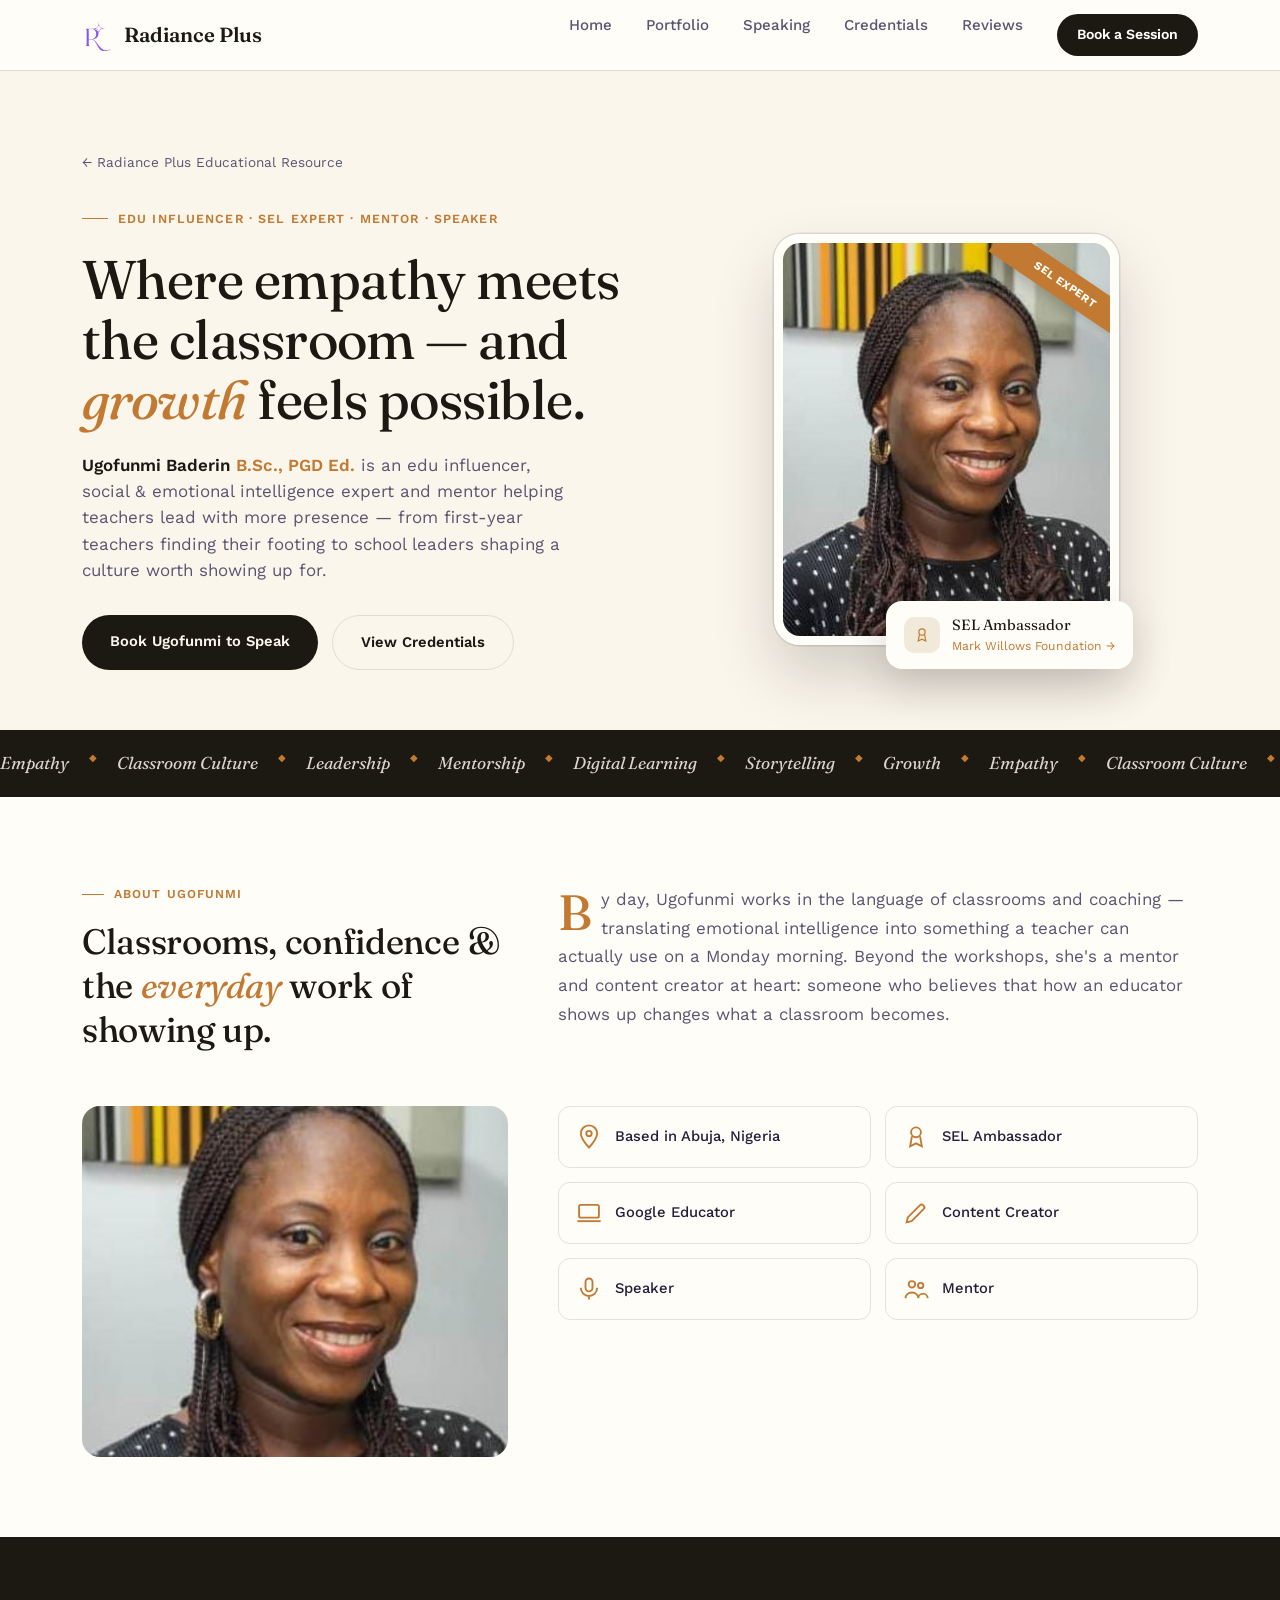
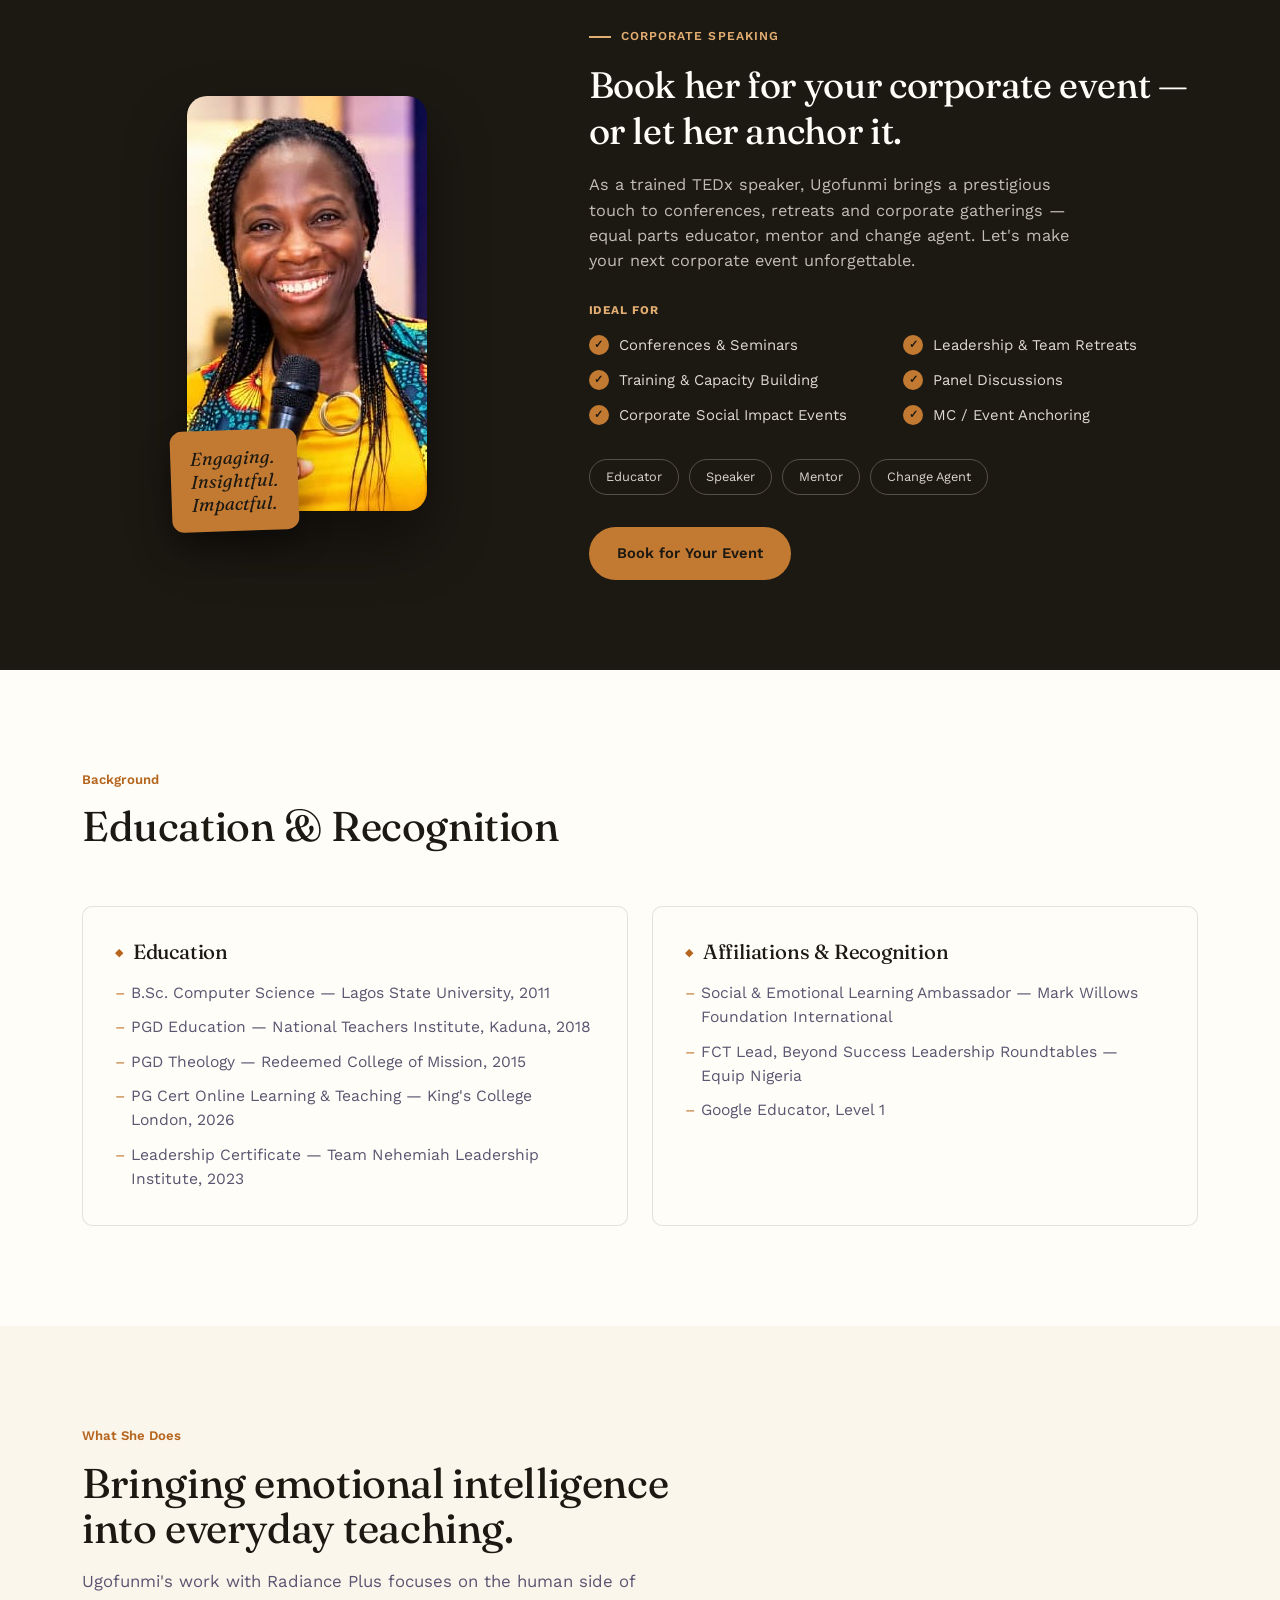
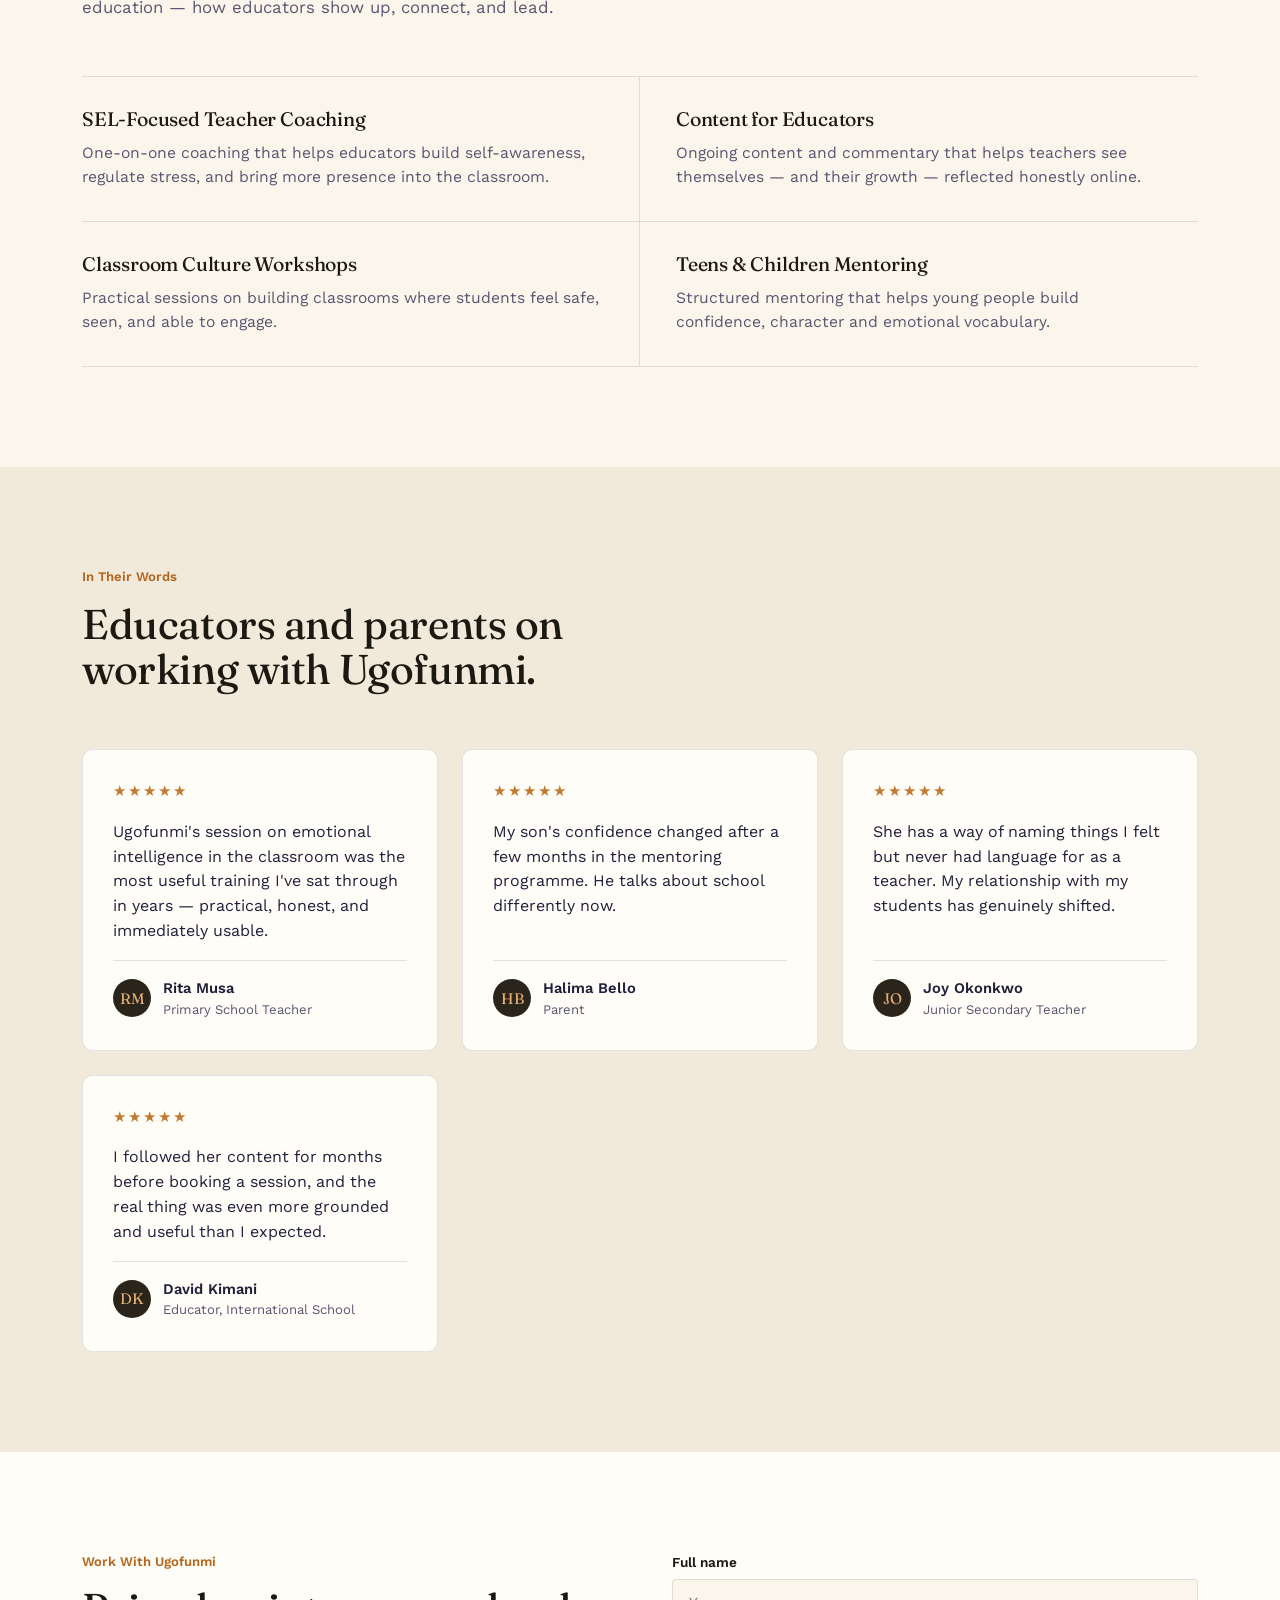
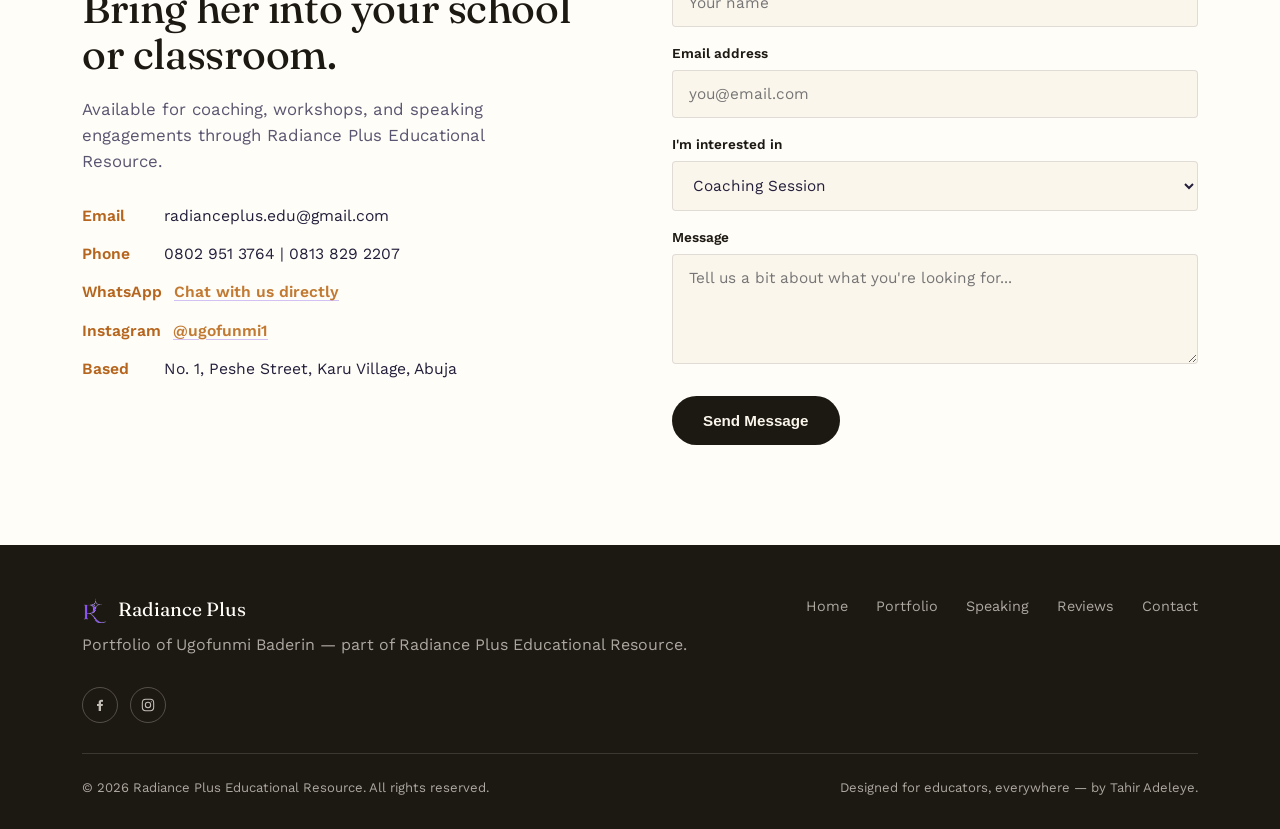
==== UgofunmiBaderin.html @ 0929fad6 "file renamed plus seo setup" ====
<!DOCTYPE html>
<html lang="en">
<head>
<meta charset="UTF-8">
<meta name="viewport" content="width=device-width, initial-scale=1.0">
<title>Ugofunmi Baderin — Edu Influencer &amp; SEL Speaker | Radiance Plus</title>
<meta name="description" content="Ugofunmi Baderin (Funmilayo Ugo Baderin) — edu influencer, social &amp; emotional intelligence expert, TEDx speaker and corporate event speaker. Book her for training, mentoring or your next corporate event.">
<meta name="keywords" content="Ugofunmi Baderin, Funmilayo Ugo Baderin, SEL expert Nigeria, TEDx speaker Nigeria, corporate event speaker Abuja, edu influencer, teacher mentor Abuja">
<meta name="robots" content="index, follow">
<link rel="canonical" href="https://radianceplusedu.com/UgofunmiBaderin.html">

<!-- Open Graph / Facebook -->
<meta property="og:type" content="profile">
<meta property="og:url" content="https://radianceplusedu.com/UgofunmiBaderin.html">
<meta property="og:site_name" content="Radiance Plus Educational Resource">
<meta property="og:title" content="Ugofunmi Baderin — Edu Influencer &amp; SEL Speaker">
<meta property="og:description" content="Edu influencer, social &amp; emotional intelligence expert and TEDx speaker. Book Ugofunmi for coaching, workshops or your next corporate event.">
<meta property="og:image" content="https://radianceplusedu.com/ugofunm-baderin.jpg">
<meta property="og:locale" content="en_NG">

<!-- Twitter -->
<meta name="twitter:card" content="summary_large_image">
<meta name="twitter:title" content="Ugofunmi Baderin — Edu Influencer &amp; SEL Speaker">
<meta name="twitter:description" content="Edu influencer, social &amp; emotional intelligence expert and TEDx speaker based in Abuja.">
<meta name="twitter:image" content="https://radianceplusedu.com/ugofunm-baderin.jpg">

<link rel="icon" type="image/png" href="radianceplus-logo-mark.png">
<link rel="apple-touch-icon" href="radianceplus-logo-mark.png">
<meta name="theme-color" content="#C27A32">
<link rel="preconnect" href="https://fonts.googleapis.com">
<link rel="preconnect" href="https://fonts.gstatic.com" crossorigin>
<link href="https://fonts.googleapis.com/css2?family=Fraunces:ital,opsz,wght@0,9..144,300;0,9..144,450;0,9..144,600;1,9..144,450&family=Work+Sans:wght@300;400;500;600;700&display=swap" rel="stylesheet">
<link rel="stylesheet" href="styles.css">
<script type="application/ld+json">
{
  "@context": "https://schema.org",
  "@type": "Person",
  "name": "Ugofunmi Baderin",
  "alternateName": "Funmilayo Ugo Baderin",
  "jobTitle": "Edu Influencer & Social and Emotional Intelligence Expert",
  "image": "https://radianceplusedu.com/ugofunm-baderin.jpg",
  "url": "https://radianceplusedu.com/UgofunmiBaderin.html",
  "worksFor": {
    "@type": "Organization",
    "name": "Radiance Plus Educational Resource",
    "url": "https://radianceplusedu.com/"
  },
  "alumniOf": [
    { "@type": "CollegeOrUniversity", "name": "Lagos State University" },
    { "@type": "CollegeOrUniversity", "name": "National Teachers Institute, Kaduna" },
    { "@type": "CollegeOrUniversity", "name": "King's College London" }
  ],
  "sameAs": [
    "https://instagram.com/ugofunmi1",
    "https://www.facebook.com/share/1AVzqr1YQU/"
  ]
}
</script>
<style>
  /* This page overrides the shared palette with its own warm editorial
     theme (cream / near-black / amber) inspired by goldwealthspeaks.com,
     while reusing the shared layout mechanics (nav, footer, reviews, form). */
  :root{
    --violet:#C27A32;
    --violet-soft:#E3AE72;
    --coral:#B5651D;
    --ink:#1C1812;
    --plum:#2B241B;
  }

  /* Nav stays light at all times on this page (no transparent-over-dark state) */
  header, header.scrolled{
    background:var(--paper);
    box-shadow:0 1px 0 var(--line);
    padding:14px 0;
  }
  header .logo, header.scrolled .logo{ color:var(--ink); }
  nav.links a{ color:var(--text-soft); }
  header .burger span, header.scrolled .burger span{ background:var(--ink); }
  .nav-cta, header.scrolled .nav-cta{ background:var(--ink) !important; color:var(--paper) !important; }

  .back-link{
    display:inline-flex;
    align-items:center;
    gap:8px;
    font-size:0.85rem;
    color:var(--text-soft);
    margin-bottom:8px;
  }
  .back-link:hover{ color:var(--violet); }

  /* ---------- HERO ---------- */
  .p-hero{
    background:var(--cream);
    padding:150px 0 60px;
  }
  .p-hero-grid{
    display:grid;
    grid-template-columns:1.05fr 0.95fr;
    gap:56px;
    align-items:center;
    margin-top:28px;
  }
  .p-eyebrow{
    display:flex;
    align-items:center;
    gap:10px;
    font-size:0.78rem;
    letter-spacing:0.09em;
    font-weight:600;
    color:var(--violet);
    margin-bottom:22px;
  }
  .p-eyebrow .dash{ width:26px; height:1.5px; background:var(--violet); flex-shrink:0; }
  .p-headline{
    font-size:clamp(2.2rem, 4.4vw, 3.4rem);
    color:var(--ink);
    line-height:1.1;
    margin-bottom:22px;
  }
  .p-headline em{ font-style:italic; color:var(--violet); font-weight:450; }
  .p-intro{
    font-size:1.06rem;
    color:var(--text-soft);
    max-width:500px;
    margin-bottom:32px;
  }
  .p-intro .p-name{ color:var(--ink); font-weight:600; }
  .p-intro .p-creds{ color:var(--violet); font-weight:600; }
  .p-ctas{ display:flex; gap:14px; flex-wrap:wrap; }
  .btn-pill-dark{
    background:var(--ink);
    color:var(--cream);
    padding:15px 28px;
    border-radius:999px;
    font-weight:600;
    font-size:0.92rem;
    display:inline-block;
    transition:transform 0.25s ease;
  }
  .btn-pill-dark:hover{ transform:translateY(-2px); }
  .btn-pill-outline{
    border:1px solid var(--line);
    color:var(--ink);
    padding:15px 28px;
    border-radius:999px;
    font-weight:600;
    font-size:0.92rem;
    display:inline-block;
    transition:border-color 0.25s ease, color 0.25s ease;
  }
  .btn-pill-outline:hover{ border-color:var(--violet); color:var(--violet); }

  .p-hero-photo{ position:relative; max-width:380px; margin:0 auto; }
  .p-photo-frame{
    position:relative;
    border-radius:26px;
    overflow:hidden;
    border:9px solid var(--paper);
    box-shadow:0 0 0 1.5px var(--line), 0 30px 60px rgba(28,24,18,0.18);
  }
  .p-photo-frame::before{
    content:"";
    position:absolute;
    inset:-14px;
    border:1.5px solid var(--violet-soft);
    border-radius:32px;
    z-index:-1;
  }
  .p-photo-frame img{
    width:100%; display:block;
    aspect-ratio:3/3.6;
    object-fit:cover;
    object-position:center top;
  }
  .p-ribbon{
    position:absolute;
    top:26px; right:-38px;
    background:var(--violet);
    color:var(--paper);
    font-size:0.7rem;
    font-weight:700;
    letter-spacing:0.05em;
    padding:7px 46px;
    transform:rotate(34deg);
    box-shadow:0 6px 14px rgba(0,0,0,0.18);
  }
  .p-float-card{
    position:absolute;
    bottom:-24px; right:-14px;
    background:var(--paper);
    border-radius:16px;
    padding:13px 18px;
    display:flex;
    align-items:center;
    gap:12px;
    box-shadow:0 18px 40px rgba(28,24,18,0.16);
    min-width:210px;
  }
  .p-float-icon{
    width:36px; height:36px;
    border-radius:10px;
    background:var(--cream-dim);
    display:flex;
    align-items:center;
    justify-content:center;
    color:var(--violet);
    flex-shrink:0;
  }
  .p-float-icon svg{ width:18px; height:18px; }
  .p-float-title{ font-family:'Fraunces', serif; font-size:0.92rem; color:var(--ink); }
  .p-float-sub{ font-size:0.76rem; color:var(--violet); }

  @media (max-width: 900px){
    .p-hero-grid{ grid-template-columns:1fr; text-align:center; }
    .p-eyebrow{ justify-content:center; }
    .p-intro{ margin-left:auto; margin-right:auto; }
    .p-ctas{ justify-content:center; }
    .p-hero-photo{ margin-top:44px; margin-bottom:34px; }
  }

  /* ---------- MARQUEE ---------- */
  .p-marquee{
    background:var(--ink);
    overflow:hidden;
    padding:20px 0;
  }
  .p-marquee-track{
    display:flex;
    gap:20px;
    white-space:nowrap;
    width:max-content;
    animation:pMarquee 28s linear infinite;
  }
  .p-marquee-track span{
    font-family:'Fraunces', serif;
    font-style:italic;
    color:rgba(251,246,236,0.85);
    font-size:1.08rem;
  }
  .p-marquee-track span.dot{
    color:var(--violet);
    font-style:normal;
    font-size:0.65rem;
  }
  @keyframes pMarquee{
    from{ transform:translateX(0); }
    to{ transform:translateX(-50%); }
  }
  @media (prefers-reduced-motion: reduce){ .p-marquee-track{ animation:none; } }

  /* ---------- ABOUT ---------- */
  .p-about{ background:var(--paper); padding:88px 0 10px; }
  .p-about-grid{
    display:grid;
    grid-template-columns:0.8fr 1.2fr;
    gap:50px;
    margin-bottom:54px;
  }
  .p-eyebrow-sm{
    display:flex;
    align-items:center;
    gap:10px;
    font-size:0.76rem;
    letter-spacing:0.09em;
    font-weight:600;
    color:var(--violet);
    margin-bottom:16px;
  }
  .p-eyebrow-sm .dash{ width:22px; height:1.5px; background:var(--violet); }
  .p-about-heading{
    font-size:clamp(1.6rem, 2.8vw, 2.2rem);
    color:var(--ink);
    line-height:1.25;
  }
  .p-about-heading em{ font-style:italic; color:var(--violet); }
  .p-about-copy p{
    font-size:1.06rem;
    color:var(--text-soft);
    line-height:1.7;
  }
  .drop-cap{
    font-family:'Fraunces', serif;
    font-size:3.1rem;
    color:var(--violet);
    float:left;
    line-height:0.78;
    margin:8px 9px 0 0;
    font-weight:500;
  }
  .p-about-grid2{
    display:grid;
    grid-template-columns:0.8fr 1.2fr;
    gap:50px;
    align-items:start;
    padding-bottom:70px;
  }
  .p-about-photo{ border-radius:18px; overflow:hidden; }
  .p-about-photo img{
    width:100%; display:block;
    aspect-ratio:4/3.3;
    object-fit:cover;
    object-position:center 15%;
  }
  .p-chip-grid{
    display:grid;
    grid-template-columns:1fr 1fr;
    gap:14px;
  }
  .p-chip{
    display:flex;
    align-items:center;
    gap:12px;
    border:1px solid var(--line);
    border-radius:12px;
    padding:16px;
    font-size:0.92rem;
    color:var(--text-dark);
    font-weight:500;
  }
  .p-chip-icon{ width:28px; height:28px; flex-shrink:0; color:var(--violet); }
  .p-chip-icon svg{ width:100%; height:100%; }

  @media (max-width: 900px){
    .p-about-grid, .p-about-grid2{ grid-template-columns:1fr; }
    .p-about-grid{ text-align:center; }
    .p-eyebrow-sm{ justify-content:center; }
  }
  @media (max-width: 560px){
    .p-chip-grid{ grid-template-columns:1fr; }
  }

  /* ---------- CORPORATE SPEAKING ---------- */
  .p-speak{ background:var(--ink); padding:90px 0; }
  .p-speak-grid{
    display:grid;
    grid-template-columns:0.85fr 1.15fr;
    gap:56px;
    align-items:center;
  }
  .p-speak-photo{ position:relative; max-width:320px; margin:0 auto; }
  .p-speak-frame{
    border-radius:20px;
    overflow:hidden;
    box-shadow:0 30px 60px rgba(0,0,0,0.4);
  }
  .p-speak-frame img{
    width:100%; display:block;
    aspect-ratio:240/415;
    object-fit:cover;
    object-position:center top;
  }
  .p-speak-quote{
    position:absolute;
    bottom:-20px; left:-16px;
    background:var(--violet);
    color:var(--ink);
    font-family:'Fraunces', serif;
    font-style:italic;
    font-size:1.15rem;
    line-height:1.25;
    padding:16px 20px;
    border-radius:12px;
    box-shadow:0 14px 30px rgba(0,0,0,0.35);
    transform:rotate(-2deg);
  }
  .p-eyebrow-sm.light{ color:var(--violet-soft); }
  .p-eyebrow-sm.light .dash{ background:var(--violet-soft); }
  .p-speak-heading{
    font-size:clamp(1.7rem, 3vw, 2.3rem);
    color:var(--paper);
    line-height:1.25;
    margin-bottom:18px;
  }
  .p-speak-text{
    color:rgba(251,246,236,0.75);
    font-size:1.02rem;
    margin-bottom:28px;
    max-width:480px;
  }
  .p-speak-list .eyebrow-tiny{
    font-size:0.74rem;
    letter-spacing:0.08em;
    color:var(--violet-soft);
    font-weight:700;
    margin-bottom:14px;
  }
  .p-speak-list ul{
    list-style:none;
    display:grid;
    grid-template-columns:1fr 1fr;
    gap:12px 20px;
    margin-bottom:32px;
  }
  .p-speak-list li{
    display:flex;
    align-items:center;
    gap:10px;
    font-size:0.93rem;
    color:rgba(251,246,236,0.88);
  }
  .p-speak-list li::before{
    content:"\2713";
    width:20px; height:20px;
    border-radius:50%;
    background:var(--violet);
    color:var(--ink);
    font-size:0.66rem;
    font-weight:700;
    display:flex;
    align-items:center;
    justify-content:center;
    flex-shrink:0;
  }
  .p-speak-tags{
    display:flex;
    gap:10px;
    flex-wrap:wrap;
    margin-bottom:32px;
  }
  .p-speak-tags span{
    border:1px solid rgba(251,246,236,0.25);
    color:rgba(251,246,236,0.85);
    padding:7px 16px;
    border-radius:999px;
    font-size:0.8rem;
  }
  .btn-pill-dark.on-dark{ background:var(--violet); color:var(--ink); }

  @media (max-width: 900px){
    .p-speak-grid{ grid-template-columns:1fr; text-align:center; }
    .p-speak-photo{ margin-bottom:54px; }
    .p-speak-quote{ left:50%; transform:translateX(-50%) rotate(-2deg); }
    .p-speak-text{ margin-left:auto; margin-right:auto; }
    .p-speak-list ul{ max-width:300px; margin:0 auto 32px; text-align:left; }
    .p-speak-tags{ justify-content:center; }
  }
</style>
</head>
<body>

<header id="site-header">
  <div class="wrap nav-inner">
    <a href="index.html" class="logo"><img src="radianceplus-logo-mark.png" alt="Radiance Plus logo" class="logo-mark">Radiance Plus</a>
    <nav class="links">
      <a href="index.html">Home</a>
      <a href="#about">Portfolio</a>
      <a href="#speaking">Speaking</a>
      <a href="#credentials">Credentials</a>
      <a href="#reviews">Reviews</a>
      <a href="#contact" class="nav-cta">Book a Session</a>
    </nav>
    <button class="burger" id="burgerBtn" aria-label="Open menu">
      <span></span><span></span><span></span>
    </button>
  </div>
</header>

<div class="mobile-menu" id="mobileMenu">
  <button class="close-menu" id="closeMenu" aria-label="Close menu">&times;</button>
  <a href="index.html">Home</a>
  <a href="#about">Portfolio</a>
  <a href="#speaking">Speaking</a>
  <a href="#credentials">Credentials</a>
  <a href="#reviews">Reviews</a>
  <a href="#contact" class="nav-cta">Book a Session</a>
</div>

<main id="top">

  <!-- PORTFOLIO HERO -->
  <section class="p-hero" id="about">
    <div class="wrap">
      <a href="index.html" class="back-link">&larr; Radiance Plus Educational Resource</a>
      <div class="p-hero-grid">
        <div class="p-hero-text">
          <div class="p-eyebrow"><span class="dash"></span>EDU INFLUENCER &middot; SEL EXPERT &middot; MENTOR &middot; SPEAKER</div>
          <h1 class="p-headline">Where empathy meets the classroom — and <em>growth</em> feels possible.</h1>
          <p class="p-intro"><span class="p-name">Ugofunmi Baderin</span> <span class="p-creds">B.Sc., PGD Ed.</span> is an edu influencer, social &amp; emotional intelligence expert and mentor helping teachers lead with more presence — from first-year teachers finding their footing to school leaders shaping a culture worth showing up for.</p>
          <div class="p-ctas">
            <a href="#contact" class="btn-pill-dark">Book Ugofunmi to Speak</a>
            <a href="#credentials" class="btn-pill-outline">View Credentials</a>
          </div>
        </div>
        <div class="p-hero-photo">
          <div class="p-photo-frame">
            <img src="ugofunm-baderin.jpg" alt="Ugofunmi Baderin">
            <div class="p-ribbon">SEL EXPERT</div>
          </div>
          <a href="#credentials" class="p-float-card">
            <div class="p-float-icon">
              <svg viewBox="0 0 24 24" fill="none" stroke="currentColor" stroke-width="1.6"><circle cx="12" cy="8" r="4.2"/><path d="M8.5 11.5L7 20l5-2.5 5 2.5-1.5-8.5"/></svg>
            </div>
            <div>
              <div class="p-float-title">SEL Ambassador</div>
              <div class="p-float-sub">Mark Willows Foundation &rarr;</div>
            </div>
          </a>
        </div>
      </div>
    </div>
  </section>

  <!-- MARQUEE -->
  <div class="p-marquee">
    <div class="p-marquee-track">
      <span>Empathy</span><span class="dot">&#9670;</span>
      <span>Classroom Culture</span><span class="dot">&#9670;</span>
      <span>Leadership</span><span class="dot">&#9670;</span>
      <span>Mentorship</span><span class="dot">&#9670;</span>
      <span>Digital Learning</span><span class="dot">&#9670;</span>
      <span>Storytelling</span><span class="dot">&#9670;</span>
      <span>Growth</span><span class="dot">&#9670;</span>
      <span>Empathy</span><span class="dot">&#9670;</span>
      <span>Classroom Culture</span><span class="dot">&#9670;</span>
      <span>Leadership</span><span class="dot">&#9670;</span>
      <span>Mentorship</span><span class="dot">&#9670;</span>
      <span>Digital Learning</span><span class="dot">&#9670;</span>
      <span>Storytelling</span><span class="dot">&#9670;</span>
      <span>Growth</span><span class="dot">&#9670;</span>
    </div>
  </div>

  <!-- ABOUT -->
  <section class="p-about">
    <div class="wrap p-about-grid">
      <div>
        <div class="p-eyebrow-sm"><span class="dash"></span>ABOUT UGOFUNMI</div>
        <h2 class="p-about-heading">Classrooms, confidence &amp; the <em>everyday</em> work of showing up.</h2>
      </div>
      <div class="p-about-copy">
        <p><span class="drop-cap">B</span>y day, Ugofunmi works in the language of classrooms and coaching — translating emotional intelligence into something a teacher can actually use on a Monday morning. Beyond the workshops, she's a mentor and content creator at heart: someone who believes that how an educator shows up changes what a classroom becomes.</p>
      </div>
    </div>
    <div class="wrap p-about-grid2">
      <div class="p-about-photo">
        <img src="ugofunm-baderin.jpg" alt="Ugofunmi Baderin">
      </div>
      <div class="p-chip-grid">
        <div class="p-chip">
          <span class="p-chip-icon"><svg viewBox="0 0 24 24" fill="none" stroke="currentColor" stroke-width="1.6"><path d="M12 21s7-7.58 7-12a7 7 0 10-14 0c0 4.42 7 12 7 12z"/><circle cx="12" cy="9" r="2.3"/></svg></span>
          Based in Abuja, Nigeria
        </div>
        <div class="p-chip">
          <span class="p-chip-icon"><svg viewBox="0 0 24 24" fill="none" stroke="currentColor" stroke-width="1.6"><circle cx="12" cy="8" r="4.2"/><path d="M8.5 11.5L7 20l5-2.5 5 2.5-1.5-8.5"/></svg></span>
          SEL Ambassador
        </div>
        <div class="p-chip">
          <span class="p-chip-icon"><svg viewBox="0 0 24 24" fill="none" stroke="currentColor" stroke-width="1.6"><rect x="3.5" y="5" width="17" height="11" rx="1.5"/><path d="M2 19h20"/></svg></span>
          Google Educator
        </div>
        <div class="p-chip">
          <span class="p-chip-icon"><svg viewBox="0 0 24 24" fill="none" stroke="currentColor" stroke-width="1.6"><path d="M4 20l1-4.2L15.5 5.3a1.8 1.8 0 012.5 0l.7.7a1.8 1.8 0 010 2.5L8.2 19l-4.2 1z"/></svg></span>
          Content Creator
        </div>
        <div class="p-chip">
          <span class="p-chip-icon"><svg viewBox="0 0 24 24" fill="none" stroke="currentColor" stroke-width="1.6"><rect x="9" y="3" width="6" height="11" rx="3"/><path d="M5 11a7 7 0 0014 0M12 18v3"/></svg></span>
          Speaker
        </div>
        <div class="p-chip">
          <span class="p-chip-icon"><svg viewBox="0 0 24 24" fill="none" stroke="currentColor" stroke-width="1.6"><circle cx="8.5" cy="8" r="2.8"/><circle cx="16" cy="9" r="2.3"/><path d="M3 20c0-3 2.5-5 5.5-5s5.5 2 5.5 5M14 20c0-2.2 1.8-4 4-4s4 1.8 4 4"/></svg></span>
          Mentor
        </div>
      </div>
    </div>
  </section>

  <!-- CORPORATE SPEAKING -->
  <section class="p-speak" id="speaking">
    <div class="wrap p-speak-grid">
      <div class="p-speak-photo">
        <div class="p-speak-frame">
          <img src="ugofunmi-speaking.jpg" alt="Ugofunmi Baderin speaking at a corporate event">
        </div>
        <div class="p-speak-quote">Engaging.<br>Insightful.<br>Impactful.</div>
      </div>
      <div class="p-speak-content">
        <div class="p-eyebrow-sm light"><span class="dash"></span>CORPORATE SPEAKING</div>
        <h2 class="p-speak-heading">Book her for your corporate event — or let her anchor it.</h2>
        <p class="p-speak-text">As a trained TEDx speaker, Ugofunmi brings a prestigious touch to conferences, retreats and corporate gatherings — equal parts educator, mentor and change agent. Let's make your next corporate event unforgettable.</p>
        <div class="p-speak-list">
          <div class="eyebrow-tiny">IDEAL FOR</div>
          <ul>
            <li>Conferences &amp; Seminars</li>
            <li>Leadership &amp; Team Retreats</li>
            <li>Training &amp; Capacity Building</li>
            <li>Panel Discussions</li>
            <li>Corporate Social Impact Events</li>
            <li>MC / Event Anchoring</li>
          </ul>
        </div>
        <div class="p-speak-tags">
          <span>Educator</span><span>Speaker</span><span>Mentor</span><span>Change Agent</span>
        </div>
        <a href="#contact" class="btn-pill-dark on-dark">Book for Your Event</a>
      </div>
    </div>
  </section>

  <!-- CREDENTIALS -->
  <section class="about" id="credentials">
    <div class="wrap">
      <div class="section-head">
        <div class="eyebrow">Background</div>
        <h2>Education &amp; Recognition</h2>
      </div>
      <div class="cat-grid">
        <div class="cat-card">
          <h3><span class="cat-mark">&#9670;</span>Education</h3>
          <ul>
            <li>B.Sc. Computer Science — Lagos State University, 2011</li>
            <li>PGD Education — National Teachers Institute, Kaduna, 2018</li>
            <li>PGD Theology — Redeemed College of Mission, 2015</li>
            <li>PG Cert Online Learning &amp; Teaching — King's College London, 2026</li>
            <li>Leadership Certificate — Team Nehemiah Leadership Institute, 2023</li>
          </ul>
        </div>
        <div class="cat-card">
          <h3><span class="cat-mark">&#9670;</span>Affiliations &amp; Recognition</h3>
          <ul>
            <li>Social &amp; Emotional Learning Ambassador — Mark Willows Foundation International</li>
            <li>FCT Lead, Beyond Success Leadership Roundtables — Equip Nigeria</li>
            <li>Google Educator, Level 1</li>
          </ul>
        </div>
      </div>
    </div>
  </section>

  <!-- WHAT SHE DOES -->
  <section class="services">
    <div class="wrap">
      <div class="section-head">
        <div class="eyebrow">What She Does</div>
        <h2>Bringing emotional intelligence into everyday teaching.</h2>
        <p>Ugofunmi's work with Radiance Plus focuses on the human side of education — how educators show up, connect, and lead.</p>
      </div>
      <div class="service-list">
        <div class="service-item">
          <h3>SEL-Focused Teacher Coaching</h3>
          <p>One-on-one coaching that helps educators build self-awareness, regulate stress, and bring more presence into the classroom.</p>
        </div>
        <div class="service-item">
          <h3>Content for Educators</h3>
          <p>Ongoing content and commentary that helps teachers see themselves — and their growth — reflected honestly online.</p>
        </div>
        <div class="service-item">
          <h3>Classroom Culture Workshops</h3>
          <p>Practical sessions on building classrooms where students feel safe, seen, and able to engage.</p>
        </div>
        <div class="service-item">
          <h3>Teens &amp; Children Mentoring</h3>
          <p>Structured mentoring that helps young people build confidence, character and emotional vocabulary.</p>
        </div>
      </div>
    </div>
  </section>

  <!-- REVIEWS -->
  <section class="reviews" id="reviews">
    <div class="wrap">
      <div class="section-head">
        <div class="eyebrow">In Their Words</div>
        <h2>Educators and parents on working with Ugofunmi.</h2>
      </div>
      <div class="review-track">

        <div class="review-card">
          <div class="stars">★★★★★</div>
          <p class="quote">Ugofunmi's session on emotional intelligence in the classroom was the most useful training I've sat through in years — practical, honest, and immediately usable.</p>
          <div class="review-who">
            <div class="review-avatar">RM</div>
            <div><div class="name">Rita Musa</div><div class="role">Primary School Teacher</div></div>
          </div>
        </div>

        <div class="review-card">
          <div class="stars">★★★★★</div>
          <p class="quote">My son's confidence changed after a few months in the mentoring programme. He talks about school differently now.</p>
          <div class="review-who">
            <div class="review-avatar">HB</div>
            <div><div class="name">Halima Bello</div><div class="role">Parent</div></div>
          </div>
        </div>

        <div class="review-card">
          <div class="stars">★★★★★</div>
          <p class="quote">She has a way of naming things I felt but never had language for as a teacher. My relationship with my students has genuinely shifted.</p>
          <div class="review-who">
            <div class="review-avatar">JO</div>
            <div><div class="name">Joy Okonkwo</div><div class="role">Junior Secondary Teacher</div></div>
          </div>
        </div>

        <div class="review-card">
          <div class="stars">★★★★★</div>
          <p class="quote">I followed her content for months before booking a session, and the real thing was even more grounded and useful than I expected.</p>
          <div class="review-who">
            <div class="review-avatar">DK</div>
            <div><div class="name">David Kimani</div><div class="role">Educator, International School</div></div>
          </div>
        </div>

      </div>
    </div>
  </section>

  <!-- CONTACT -->
  <section class="contact" id="contact">
    <div class="wrap contact-grid">
      <div class="contact-copy">
        <div class="eyebrow">Work With Ugofunmi</div>
        <h2>Bring her into your school or classroom.</h2>
        <p>Available for coaching, workshops, and speaking engagements through Radiance Plus Educational Resource.</p>
        <div class="contact-detail">
          <div><span class="tag">Email</span> radianceplus.edu@gmail.com</div>
          <div><span class="tag">Phone</span> 0802 951 3764 | 0813 829 2207</div>
          <div><span class="tag">WhatsApp</span> <a href="https://wa.me/2348029513764?text=Hi%2C%20I%27d%20like%20to%20book%20Ugofunmi%20Baderin." target="_blank" rel="noopener">Chat with us directly</a></div>
          <div><span class="tag">Instagram</span> <a href="https://instagram.com/ugofunmi1" target="_blank" rel="noopener">@ugofunmi1</a></div>
          <div><span class="tag">Based</span> No. 1, Peshe Street, Karu Village, Abuja</div>
        </div>
      </div>
      <form id="contactForm">
        <div>
          <label for="name">Full name</label>
          <input type="text" id="name" name="name" placeholder="Your name" required>
        </div>
        <div>
          <label for="email">Email address</label>
          <input type="email" id="email" name="email" placeholder="you@email.com" required>
        </div>
        <div>
          <label for="interest">I'm interested in</label>
          <select id="interest" name="interest">
            <option>Coaching Session</option>
            <option>School Workshop</option>
            <option>Speaking Engagement</option>
            <option>General Enquiry</option>
          </select>
        </div>
        <div>
          <label for="message">Message</label>
          <textarea id="message" name="message" placeholder="Tell us a bit about what you're looking for..."></textarea>
        </div>
        <button type="submit" class="btn btn-dark">Send Message</button>
      </form>
    </div>
  </section>

</main>

<footer>
  <div class="wrap">
    <div class="footer-top">
      <div>
        <div class="footer-logo"><img src="radianceplus-logo-mark.png" alt="Radiance Plus logo">Radiance Plus</div>
        <div>Portfolio of Ugofunmi Baderin — part of Radiance Plus Educational Resource.</div>
      </div>
      <div class="footer-links">
        <a href="index.html">Home</a>
        <a href="#about">Portfolio</a>
        <a href="#speaking">Speaking</a>
        <a href="#reviews">Reviews</a>
        <a href="#contact">Contact</a>
      </div>
      <div class="footer-social">
        <a href="https://www.facebook.com/share/1AVzqr1YQU/" target="_blank" rel="noopener" aria-label="Facebook">
          <svg viewBox="0 0 24 24" fill="currentColor"><path d="M13.5 21v-7.5h2.5l.4-3H13.5V8.5c0-.9.25-1.5 1.55-1.5H16.5V4.35C16.2 4.3 15.2 4.2 14 4.2c-2.4 0-4 1.45-4 4.1V10.5H7.5v3H10V21h3.5z"/></svg>
        </a>
        <a href="https://instagram.com/ugofunmi1" target="_blank" rel="noopener" aria-label="Instagram">
          <svg viewBox="0 0 24 24" fill="none" stroke="currentColor" stroke-width="1.6"><rect x="3.5" y="3.5" width="17" height="17" rx="5"/><circle cx="12" cy="12" r="4"/><circle cx="17" cy="7" r="0.8" fill="currentColor" stroke="none"/></svg>
        </a>
      </div>
    </div>
    <div class="footer-bottom">
      <span>© 2026 Radiance Plus Educational Resource. All rights reserved.</span>
      <span>Designed for educators, everywhere — by Tahir Adeleye.</span>
    </div>
  </div>
</footer>

<script>
  const header = document.getElementById('site-header');
  const onScroll = () => {
    if(window.scrollY > 40){ header.classList.add('scrolled'); }
    else{ header.classList.remove('scrolled'); }
  };
  window.addEventListener('scroll', onScroll);
  onScroll();

  const burgerBtn = document.getElementById('burgerBtn');
  const closeMenu = document.getElementById('closeMenu');
  const mobileMenu = document.getElementById('mobileMenu');
  burgerBtn.addEventListener('click', () => mobileMenu.classList.add('open'));
  closeMenu.addEventListener('click', () => mobileMenu.classList.remove('open'));
  mobileMenu.querySelectorAll('a').forEach(a => {
    a.addEventListener('click', () => mobileMenu.classList.remove('open'));
  });

  const form = document.getElementById('contactForm');
  const WHATSAPP_NUMBER = '2348029513764'; // 0802 951 3764
  form.addEventListener('submit', function(e){
    e.preventDefault();
    const name = document.getElementById('name').value.trim();
    const email = document.getElementById('email').value.trim();
    const interest = document.getElementById('interest').value;
    const message = document.getElementById('message').value.trim();

    let text = `Hi, my name is ${name}. I'd like to book Ugofunmi Baderin.`;
    text += `\nEmail: ${email}`;
    text += `\nInterested in: ${interest}`;
    if(message){ text += `\nMessage: ${message}`; }

    const waUrl = `https://wa.me/${WHATSAPP_NUMBER}?text=${encodeURIComponent(text)}`;
    window.open(waUrl, '_blank');

    form.innerHTML = '<p style="font-family:\'Fraunces\',serif; font-size:1.3rem; color:var(--ink);">Opening WhatsApp...<br><span style="font-family:\'Work Sans\',sans-serif; font-size:0.95rem; color:var(--text-soft);">If it didn\'t open automatically, message us directly at 0802 951 3764.</span></p>';
  });
</script>

</body>
</html>
---- styles.css ----
:root{
    --ink:#191730;
    --plum:#2C2454;
    --violet:#8251EB;
    --violet-soft:#BBA6F5;
    --coral:#EF6F5E;
    --cream:#FBF6EC;
    --cream-dim:#F1EADA;
    --paper:#FFFDF8;
    --text-dark:#231F3B;
    --text-soft:#5A5570;
    --line:rgba(35,31,59,0.12);
    --line-light:rgba(255,255,255,0.16);
    --radius-sm:4px;
    --radius-md:10px;
    --maxw:1180px;
  }

  *{margin:0;padding:0;box-sizing:border-box;}

  html{scroll-behavior:smooth;}

  @media (prefers-reduced-motion: reduce){
    html{scroll-behavior:auto;}
    *{animation-duration:0.001ms !important; animation-iteration-count:1 !important; transition-duration:0.001ms !important;}
  }

  body{
    font-family:'Work Sans', sans-serif;
    color:var(--text-dark);
    background:var(--cream);
    line-height:1.55;
    -webkit-font-smoothing:antialiased;
  }

  h1,h2,h3,h4{
    font-family:'Fraunces', serif;
    font-weight:450;
    letter-spacing:-0.01em;
    line-height:1.1;
  }

  a{color:inherit; text-decoration:none;}

  img{max-width:100%; display:block;}

  .wrap{
    max-width:var(--maxw);
    margin:0 auto;
    padding:0 32px;
  }

  .eyebrow{
    font-size:0.82rem;
    color:var(--coral);
    font-weight:600;
    margin-bottom:14px;
  }

  /* ---------- NAV ---------- */
  header{
    position:fixed;
    top:0; left:0; right:0;
    z-index:100;
    padding:20px 0;
    transition:background 0.35s ease, padding 0.35s ease, box-shadow 0.35s ease;
  }
  header.scrolled{
    background:var(--paper);
    padding:12px 0;
    box-shadow:0 1px 0 var(--line);
  }
  .nav-inner{
    display:flex;
    align-items:center;
    justify-content:space-between;
  }
  .logo{
    font-family:'Fraunces', serif;
    font-size:1.28rem;
    font-weight:600;
    color:var(--paper);
    display:flex;
    align-items:center;
    gap:10px;
    transition:color 0.35s ease;
  }
  header.scrolled .logo{ color:var(--ink); }
  .logo-mark{
    width:32px; height:32px;
    flex-shrink:0;
    object-fit:contain;
  }
  nav.links{
    display:flex;
    gap:34px;
    font-size:0.94rem;
    font-weight:500;
  }
  nav.links a{
    color:rgba(255,255,255,0.85);
    transition:color 0.35s ease;
    position:relative;
  }
  header.scrolled nav.links a{ color:var(--text-soft); }
  nav.links a:hover{ color:var(--violet); }
  header.scrolled nav.links a:hover{ color:var(--coral); }

  .nav-cta{
    padding:10px 20px;
    border-radius:999px;
    background:var(--violet);
    color:var(--paper) !important;
    font-weight:600;
    font-size:0.88rem;
  }

  .burger{
    display:none;
    flex-direction:column;
    gap:5px;
    background:none; border:none;
    cursor:pointer;
    padding:6px;
  }
  .burger span{
    width:24px; height:2px;
    background:var(--paper);
    transition:background 0.35s ease;
  }
  header.scrolled .burger span{ background:var(--ink); }

  .mobile-menu{
    display:none;
    position:fixed;
    inset:0;
    background:var(--ink);
    z-index:99;
    flex-direction:column;
    align-items:center;
    justify-content:center;
    gap:28px;
  }
  .mobile-menu.open{ display:flex; }
  .mobile-menu a{
    color:var(--cream);
    font-family:'Fraunces', serif;
    font-size:1.6rem;
  }
  .mobile-menu .nav-cta{ margin-top:10px; }
  .close-menu{
    position:absolute;
    top:24px; right:28px;
    background:none;border:none;
    color:var(--cream);
    font-size:1.8rem;
    cursor:pointer;
  }

  /* ---------- HERO ---------- */
  .hero{
    position:relative;
    background:radial-gradient(120% 90% at 78% 8%, var(--plum) 0%, var(--ink) 62%);
    color:var(--cream);
    padding:168px 0 120px;
    overflow:hidden;
  }
  .hero::before{
    content:"";
    position:absolute;
    right:-180px; top:-220px;
    width:640px; height:640px;
    border-radius:50%;
    background:radial-gradient(circle, rgba(130,81,235,0.45) 0%, rgba(240,169,60,0) 70%);
    pointer-events:none;
  }
  .hero::after{
    content:"";
    position:absolute;
    left:-120px; bottom:-260px;
    width:460px; height:460px;
    border-radius:50%;
    background:radial-gradient(circle, rgba(239,111,94,0.35) 0%, rgba(239,111,94,0) 70%);
    pointer-events:none;
  }
  .hero-inner{
    position:relative;
    z-index:2;
    max-width:680px;
  }
  .hero-eyebrow{
    font-size:0.85rem;
    letter-spacing:0.02em;
    color:var(--violet-soft);
    font-weight:500;
    margin-bottom:18px;
    opacity:0;
    animation:riseIn 0.7s ease forwards;
  }
  .hero h1{
    font-size:clamp(2.5rem, 5.2vw, 4rem);
    color:var(--paper);
    margin-bottom:22px;
    opacity:0;
    animation:riseIn 0.7s ease 0.12s forwards;
  }
  .hero h1 em{
    font-style:italic;
    color:var(--violet);
    font-weight:450;
  }
  .hero p.lead{
    font-size:1.13rem;
    color:rgba(251,246,236,0.82);
    max-width:520px;
    margin-bottom:38px;
    opacity:0;
    animation:riseIn 0.7s ease 0.24s forwards;
  }
  .hero-ctas{
    display:flex;
    gap:16px;
    flex-wrap:wrap;
    opacity:0;
    animation:riseIn 0.7s ease 0.36s forwards;
  }
  .btn{
    display:inline-block;
    padding:15px 30px;
    border-radius:999px;
    font-weight:600;
    font-size:0.95rem;
    transition:transform 0.25s ease, box-shadow 0.25s ease;
    border:1px solid transparent;
  }
  .btn-primary{
    background:var(--violet);
    color:var(--paper);
  }
  .btn-primary:hover{ transform:translateY(-2px); box-shadow:0 10px 24px rgba(130,81,235,0.35); }
  .btn-ghost{
    border:1px solid rgba(251,246,236,0.4);
    color:var(--cream);
  }
  .btn-ghost:hover{ border-color:var(--violet); color:var(--violet); }
  .btn-dark{
    background:var(--ink);
    color:var(--cream);
  }
  .btn-dark:hover{ transform:translateY(-2px); box-shadow:0 10px 24px rgba(25,23,48,0.25); }

  @keyframes riseIn{
    from{ opacity:0; transform:translateY(16px); }
    to{ opacity:1; transform:translateY(0); }
  }

  .hero-strip{
    position:relative;
    z-index:2;
    margin-top:76px;
    display:flex;
    flex-wrap:wrap;
    gap:40px;
    border-top:1px solid rgba(251,246,236,0.18);
    padding-top:28px;
  }
  .hero-strip div{ min-width:120px; }
  .hero-strip .num{
    font-family:'Fraunces', serif;
    font-size:1.7rem;
    color:var(--violet);
  }
  .hero-strip .lbl{
    font-size:0.82rem;
    color:rgba(251,246,236,0.68);
    margin-top:3px;
  }

  /* ---------- SECTION SHARED ---------- */
  section{ padding:100px 0; }
  .section-head{
    max-width:620px;
    margin-bottom:56px;
  }
  .section-head h2{
    font-size:clamp(1.9rem, 3.4vw, 2.6rem);
    color:var(--ink);
  }
  .section-head p{
    color:var(--text-soft);
    margin-top:16px;
    font-size:1.05rem;
  }
  .light-on-dark .section-head h2{ color:var(--paper); }
  .light-on-dark .section-head p{ color:rgba(251,246,236,0.72); }

  /* ---------- SERVICES ---------- */
  .services{ background:var(--cream); }

  .cat-grid{
    display:grid;
    grid-template-columns:1fr 1fr;
    gap:24px;
  }
  .cat-card{
    background:var(--paper);
    border:1px solid var(--line);
    border-radius:var(--radius-md);
    padding:34px 32px;
  }
  .cat-card h3{
    font-size:1.28rem;
    color:var(--ink);
    font-weight:450;
    display:flex;
    align-items:center;
    gap:10px;
    margin-bottom:18px;
  }
  .cat-mark{
    color:var(--coral);
    font-size:0.7rem;
  }
  .cat-card ul{
    list-style:none;
    display:flex;
    flex-direction:column;
    gap:10px;
  }
  .cat-card li{
    color:var(--text-soft);
    font-size:0.98rem;
    padding-left:16px;
    position:relative;
  }
  .cat-card li::before{
    content:"–";
    position:absolute;
    left:0;
    color:var(--violet);
  }
  .cat-card p.cat-plain{
    color:var(--text-soft);
    font-size:0.98rem;
  }

  @media (max-width: 720px){
    .cat-grid{ grid-template-columns:1fr; }
  }
  .service-list{
    display:grid;
    grid-template-columns:1fr 1fr;
    border-top:1px solid var(--line);
  }
  .service-item{
    padding:32px 28px 32px 0;
    border-bottom:1px solid var(--line);
  }
  .service-list > .service-item:nth-child(odd){
    border-right:1px solid var(--line);
    padding-right:36px;
  }
  .service-list > .service-item:nth-child(even){
    padding-left:36px;
  }
  .service-item h3{
    font-size:1.22rem;
    color:var(--ink);
    margin-bottom:10px;
    font-weight:450;
  }
  .service-item p{
    color:var(--text-soft);
    font-size:0.98rem;
  }

  /* ---------- ABOUT ---------- */
  .about{
    background:var(--paper);
  }
  .about-grid{
    display:grid;
    grid-template-columns:1.1fr 0.9fr;
    gap:64px;
    align-items:start;
  }
  .about-copy p{
    font-size:1.08rem;
    color:var(--text-soft);
    margin-bottom:20px;
  }
  .about-copy p:first-child{
    font-family:'Fraunces', serif;
    font-size:1.5rem;
    color:var(--ink);
    line-height:1.4;
  }
  .stat-col{
    display:flex;
    flex-direction:column;
    gap:0;
    border-top:1px solid var(--line);
  }
  .stat-row{
    display:flex;
    justify-content:space-between;
    align-items:baseline;
    padding:22px 0;
    border-bottom:1px solid var(--line);
  }
  .stat-row .num{
    font-family:'Fraunces', serif;
    font-size:2rem;
    color:var(--coral);
  }
  .stat-row .lbl{
    font-size:0.92rem;
    color:var(--text-soft);
    text-align:right;
    max-width:180px;
  }

  /* ---------- PORTFOLIO ---------- */
  .portfolio{
    background:var(--ink);
    color:var(--cream);
    position:relative;
    overflow:hidden;
  }
  .portfolio::before{
    content:"";
    position:absolute;
    right:-160px; bottom:-200px;
    width:520px; height:520px;
    border-radius:50%;
    background:radial-gradient(circle, rgba(239,111,94,0.28) 0%, rgba(239,111,94,0) 70%);
  }
  .portfolio-grid{
    position:relative;
    z-index:2;
    display:grid;
    grid-template-columns:0.85fr 1.15fr;
    gap:64px;
    align-items:center;
  }
  .avatar{
    width:240px; height:240px;
    border-radius:50%;
    margin:0 auto;
    overflow:hidden;
    flex-shrink:0;
    box-shadow:0 0 0 6px rgba(130,81,235,0.18), 0 20px 46px rgba(0,0,0,0.35);
  }
  .avatar img{
    width:100%; height:100%;
    object-fit:cover;
    object-position:center top;
    display:block;
  }
  .avatar.placeholder{
    background:linear-gradient(160deg, rgba(130,81,235,0.28), rgba(239,111,94,0.18));
    border:1.5px dashed rgba(251,246,236,0.4);
    display:flex;
    flex-direction:column;
    align-items:center;
    justify-content:center;
    gap:10px;
    color:rgba(251,246,236,0.6);
    box-shadow:none;
  }
  .avatar.placeholder svg{ width:64px; height:64px; opacity:0.75; }
  .avatar.placeholder span{
    font-size:0.72rem;
    letter-spacing:0.03em;
    text-align:center;
    max-width:150px;
    color:rgba(251,246,236,0.55);
  }
  .portfolio-name{
    font-size:clamp(1.9rem, 3.2vw, 2.5rem);
    color:var(--paper);
    margin-bottom:10px;
  }
  .portfolio-fullname{
    color:rgba(251,246,236,0.5);
    font-size:0.92rem;
    font-style:italic;
    margin-bottom:6px;
  }
  .portfolio-role{
    color:var(--violet-soft);
    font-size:1.02rem;
    margin-bottom:24px;
  }
  .portfolio-bio p{
    color:rgba(251,246,236,0.78);
    margin-bottom:16px;
    font-size:1.02rem;
  }
  .focus-tags{
    display:flex;
    flex-wrap:wrap;
    gap:10px;
    margin:26px 0 30px;
  }
  .focus-tags span{
    border:1px solid rgba(251,246,236,0.28);
    padding:8px 16px;
    border-radius:999px;
    font-size:0.86rem;
    color:var(--cream);
  }
  .portfolio-stats{
    display:flex;
    gap:44px;
    margin-top:36px;
    flex-wrap:wrap;
  }
  .portfolio-stats div{ min-width:110px; }
  .portfolio-stats .num{
    font-family:'Fraunces', serif;
    font-size:1.7rem;
    color:var(--violet);
  }
  .portfolio-stats .lbl{
    font-size:0.82rem;
    color:rgba(251,246,236,0.65);
    margin-top:3px;
  }

  /* ---------- REVIEWS ---------- */
  .reviews{ background:var(--cream-dim); }
  .review-track{
    display:grid;
    grid-template-columns:repeat(3, 1fr);
    gap:24px;
  }
  .review-card{
    background:var(--paper);
    border:1px solid var(--line);
    border-radius:var(--radius-md);
    padding:30px;
    display:flex;
    flex-direction:column;
    gap:16px;
  }
  .stars{
    color:var(--violet);
    font-size:0.95rem;
    letter-spacing:2px;
  }
  .review-card p.quote{
    font-size:1rem;
    color:var(--text-dark);
    flex-grow:1;
  }
  .review-who{
    display:flex;
    align-items:center;
    gap:12px;
    border-top:1px solid var(--line);
    padding-top:16px;
  }
  .review-avatar{
    width:38px; height:38px;
    border-radius:50%;
    background:var(--plum);
    color:var(--violet-soft);
    display:flex;
    align-items:center;
    justify-content:center;
    font-family:'Fraunces', serif;
    font-size:0.95rem;
    flex-shrink:0;
  }
  .review-who .name{ font-weight:600; font-size:0.92rem; }
  .review-who .role{ font-size:0.82rem; color:var(--text-soft); }

  /* ---------- CONTACT ---------- */
  .contact{
    background:var(--paper);
  }
  .contact-grid{
    display:grid;
    grid-template-columns:1fr 1fr;
    gap:64px;
  }
  .contact-copy h2{
    font-size:clamp(1.9rem, 3.4vw, 2.6rem);
    color:var(--ink);
    margin-bottom:18px;
  }
  .contact-copy p{
    color:var(--text-soft);
    font-size:1.05rem;
    margin-bottom:30px;
    max-width:440px;
  }
  .contact-detail{
    display:flex;
    flex-direction:column;
    gap:14px;
    margin-top:10px;
  }
  .contact-detail div{
    display:flex;
    gap:12px;
    font-size:0.98rem;
    color:var(--text-dark);
  }
  .contact-detail div a{
    color:var(--violet);
    font-weight:600;
    text-decoration:underline;
    text-decoration-color:rgba(130,81,235,0.35);
    text-underline-offset:3px;
  }
  .contact-detail div a:hover{ text-decoration-color:var(--violet); }
  .contact-detail span.tag{
    color:var(--coral);
    font-weight:600;
    min-width:70px;
  }

  form{
    display:flex;
    flex-direction:column;
    gap:16px;
  }
  form label{
    font-size:0.85rem;
    font-weight:600;
    color:var(--ink);
    margin-bottom:6px;
    display:block;
  }
  form input, form textarea, form select{
    width:100%;
    padding:14px 16px;
    border:1px solid var(--line);
    border-radius:var(--radius-sm);
    font-family:'Work Sans', sans-serif;
    font-size:0.96rem;
    background:var(--cream);
    color:var(--text-dark);
  }
  form input:focus, form textarea:focus, form select:focus{
    outline:2px solid var(--coral);
    outline-offset:1px;
  }
  form textarea{ resize:vertical; min-height:110px; }
  form button{
    align-self:flex-start;
    margin-top:8px;
    border:none;
    cursor:pointer;
  }

  /* ---------- FOOTER ---------- */
  footer{
    background:var(--ink);
    color:rgba(251,246,236,0.65);
    padding:50px 0 30px;
  }
  .footer-top{
    display:flex;
    justify-content:space-between;
    align-items:flex-start;
    flex-wrap:wrap;
    gap:30px;
    padding-bottom:30px;
    border-bottom:1px solid rgba(251,246,236,0.14);
    margin-bottom:24px;
  }
  .footer-logo{
    font-family:'Fraunces', serif;
    color:var(--paper);
    font-size:1.2rem;
    margin-bottom:8px;
    display:flex;
    align-items:center;
    gap:10px;
  }
  .footer-logo img{ width:26px; height:26px; }
  .footer-links{
    display:flex;
    gap:28px;
    flex-wrap:wrap;
    font-size:0.9rem;
  }
  .footer-links a:hover{ color:var(--violet); }
  .footer-social{
    display:flex;
    gap:12px;
  }
  .footer-social a{
    width:36px; height:36px;
    border-radius:50%;
    border:1px solid rgba(251,246,236,0.25);
    display:flex;
    align-items:center;
    justify-content:center;
    color:rgba(251,246,236,0.75);
    transition:border-color 0.25s ease, color 0.25s ease;
  }
  .footer-social a:hover{
    border-color:var(--violet-soft);
    color:var(--violet-soft);
  }
  .footer-social svg{ width:16px; height:16px; }
  .footer-bottom{
    display:flex;
    justify-content:space-between;
    font-size:0.82rem;
    flex-wrap:wrap;
    gap:10px;
  }

  /* ---------- RESPONSIVE ---------- */
  @media (max-width: 900px){
    .about-grid{ grid-template-columns:1fr; gap:44px; }
    .portfolio-grid{ grid-template-columns:1fr; text-align:center; }
    .focus-tags{ justify-content:center; }
    .portfolio-stats{ justify-content:center; }
    .review-track{ grid-template-columns:1fr 1fr; }
    .contact-grid{ grid-template-columns:1fr; gap:48px; }
  }

  @media (max-width: 720px){
    nav.links{ display:none; }
    .burger{ display:flex; }
    .wrap{ padding:0 22px; }
    section{ padding:72px 0; }
    .hero{ padding:140px 0 90px; }
    .hero-strip{ gap:26px; margin-top:56px; }
    .service-list{ grid-template-columns:1fr; }
    .service-list > .service-item:nth-child(odd){ border-right:none; padding-right:0; }
    .service-list > .service-item:nth-child(even){ padding-left:0; }
    .review-track{ grid-template-columns:1fr; }
    .footer-top{ flex-direction:column; }
  }

  /* ---------- PORTFOLIO TEASER (homepage) ---------- */
  .teaser{
    background:var(--ink);
    color:var(--cream);
    position:relative;
    overflow:hidden;
  }
  .teaser::before{
    content:"";
    position:absolute;
    right:-160px; top:-180px;
    width:460px; height:460px;
    border-radius:50%;
    background:radial-gradient(circle, rgba(130,81,235,0.35) 0%, rgba(130,81,235,0) 70%);
  }
  .teaser-inner{
    position:relative;
    z-index:2;
    display:flex;
    align-items:center;
    justify-content:space-between;
    gap:48px;
    flex-wrap:wrap;
  }
  .teaser-avatar{
    width:110px; height:110px;
    border-radius:50%;
    flex-shrink:0;
    overflow:hidden;
    box-shadow:0 0 0 4px rgba(130,81,235,0.22);
  }
  .teaser-avatar img{
    width:100%; height:100%;
    object-fit:cover;
    object-position:center top;
    display:block;
  }
  .teaser-text{ max-width:520px; }
  .teaser-text .eyebrow{ margin-bottom:10px; }
  .teaser-text h2{
    font-size:clamp(1.6rem, 2.8vw, 2.1rem);
    color:var(--paper);
    margin-bottom:12px;
  }
  .teaser-text p{
    color:rgba(251,246,236,0.72);
    font-size:1rem;
  }
  .teaser-cta{ flex-shrink:0; }

  @media (max-width: 720px){
    .teaser-inner{ flex-direction:column; text-align:center; }
  }

  @media (max-width: 480px){
    .hero-ctas{ flex-direction:column; }
    .hero-ctas .btn{ text-align:center; }
    .stat-row .lbl{ max-width:130px; }
  }
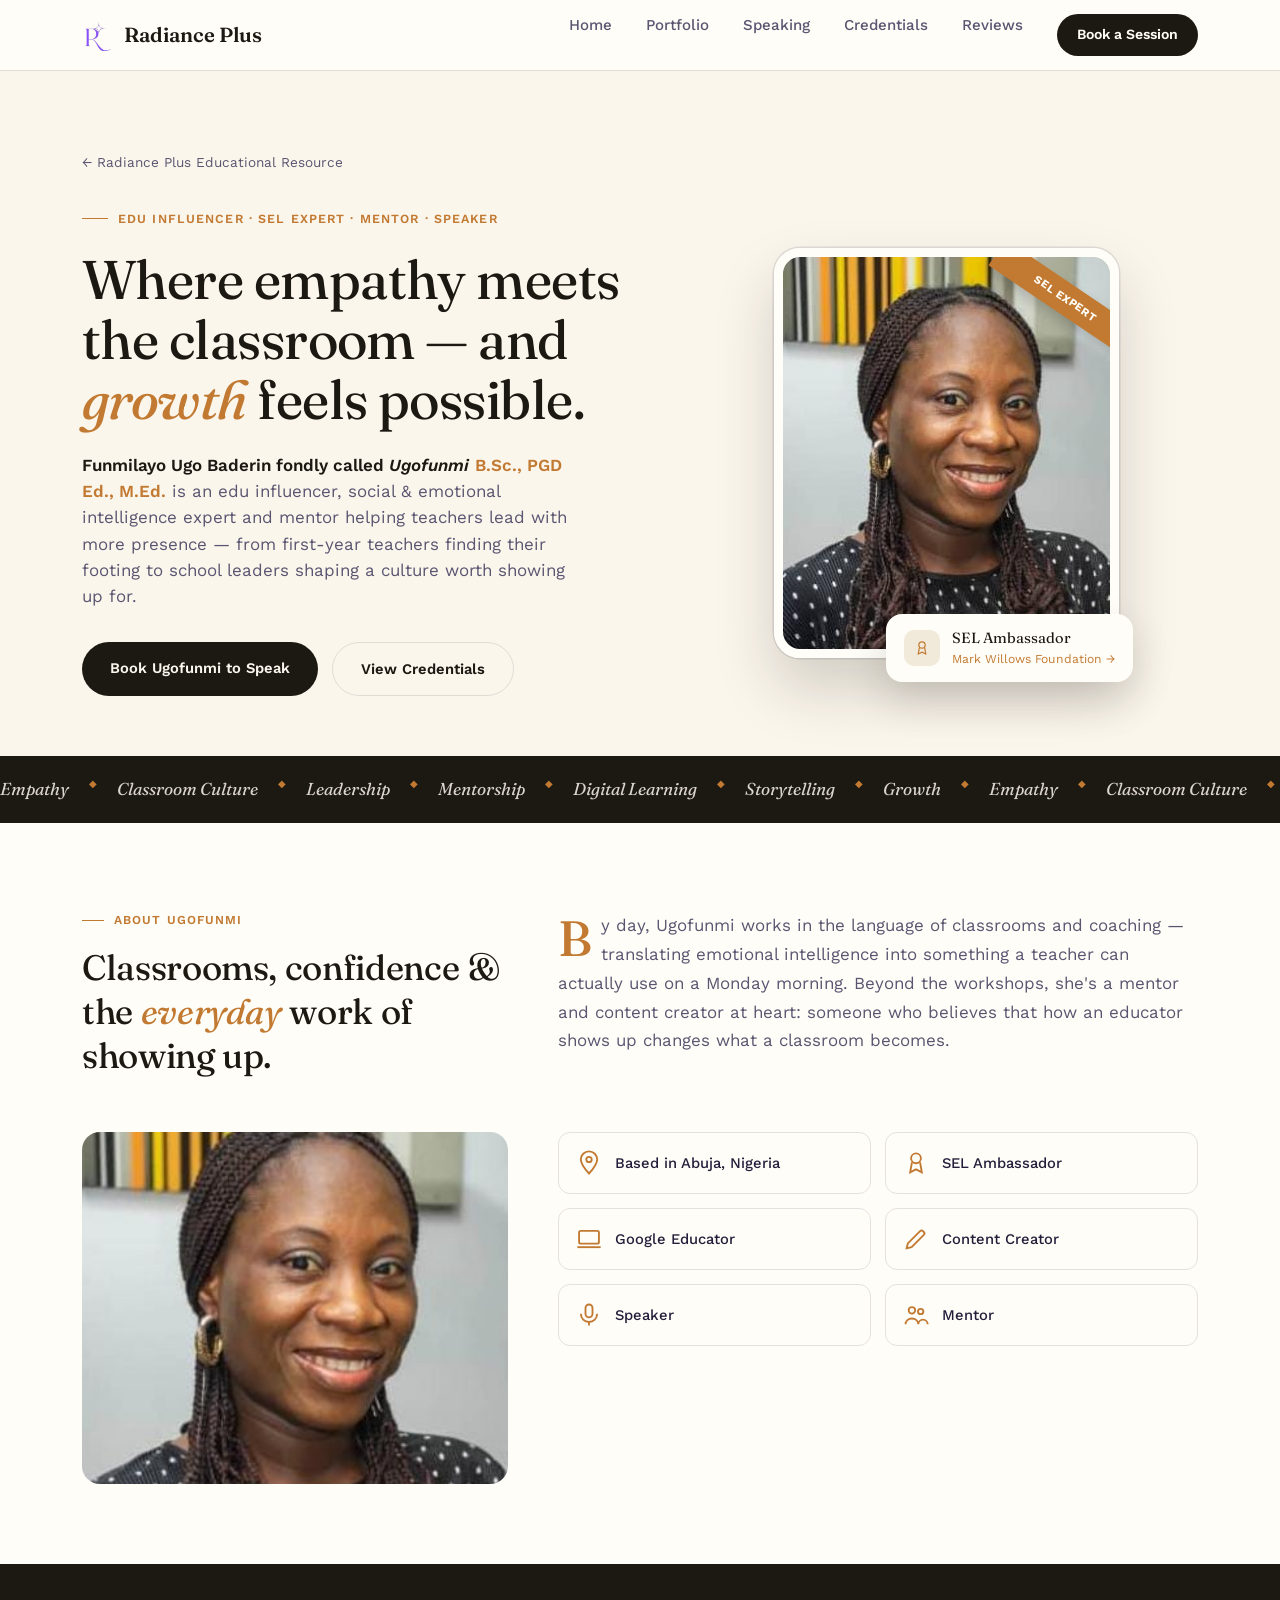
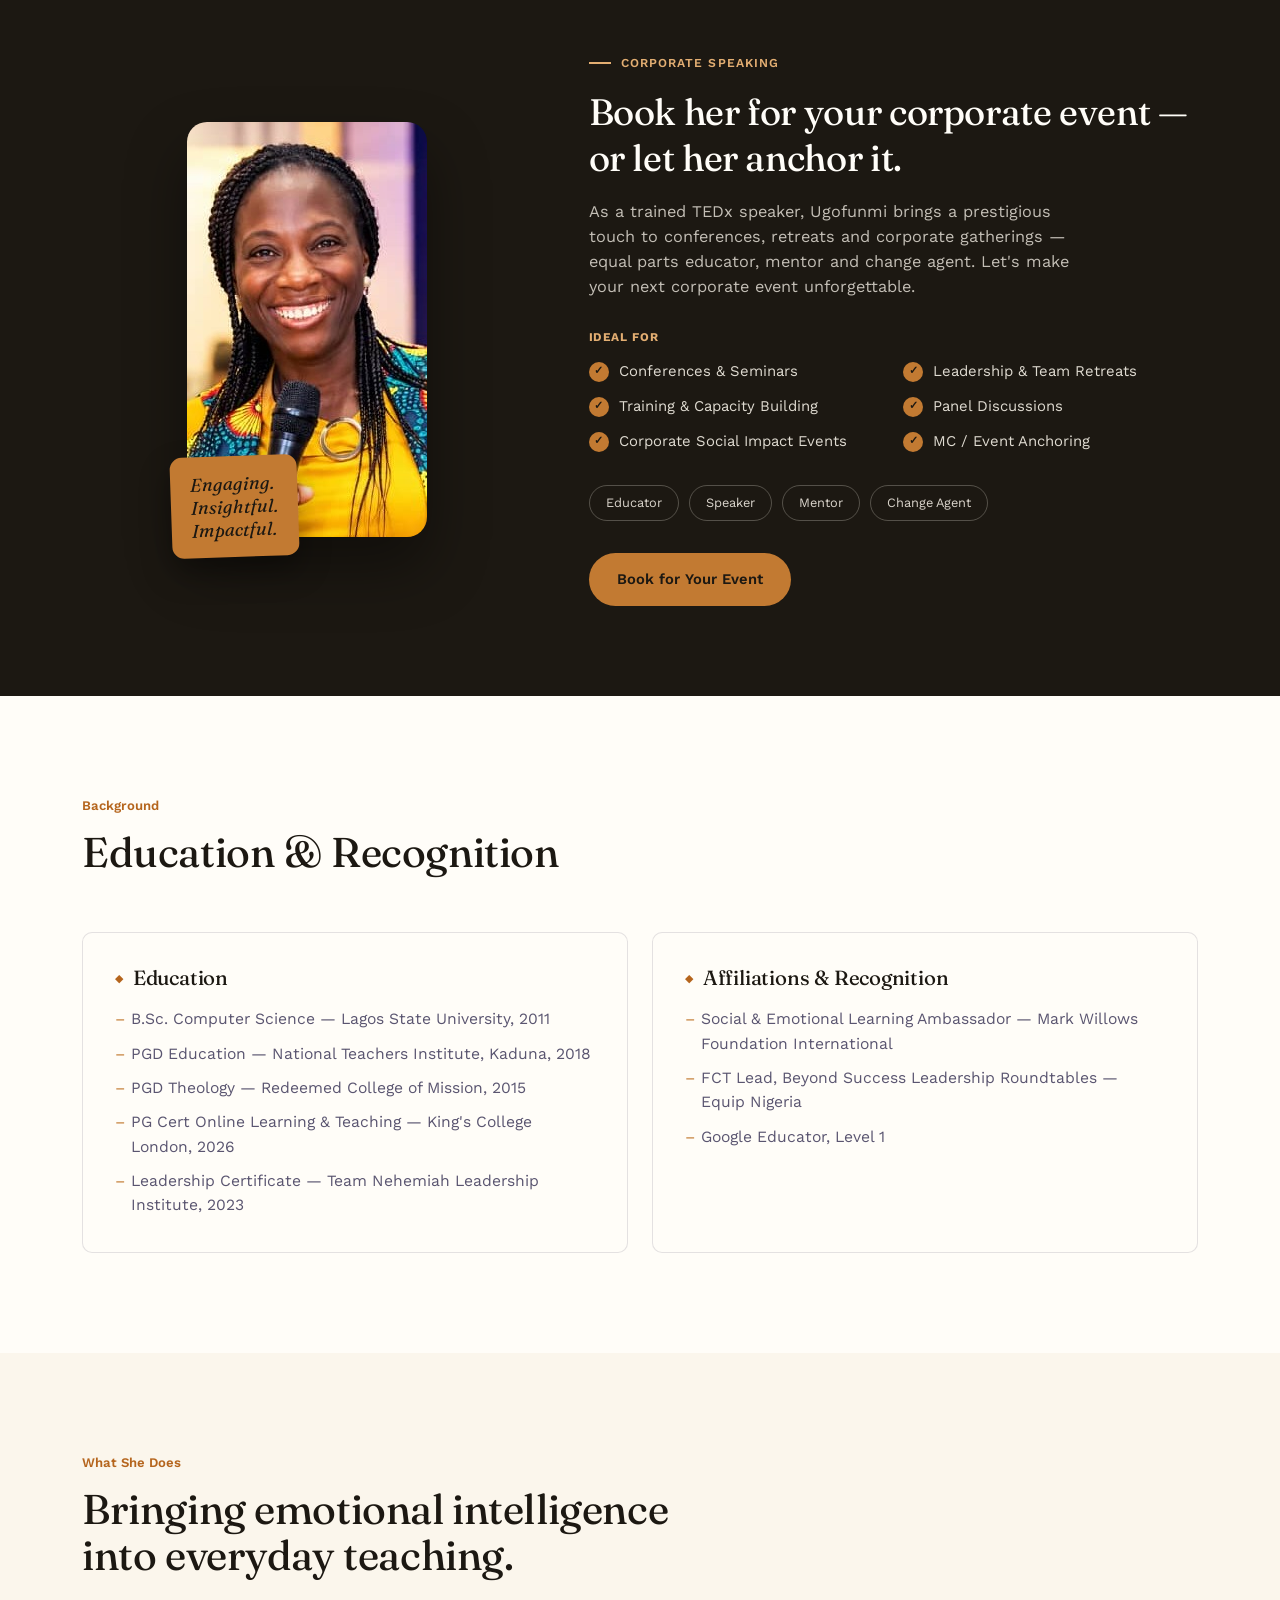
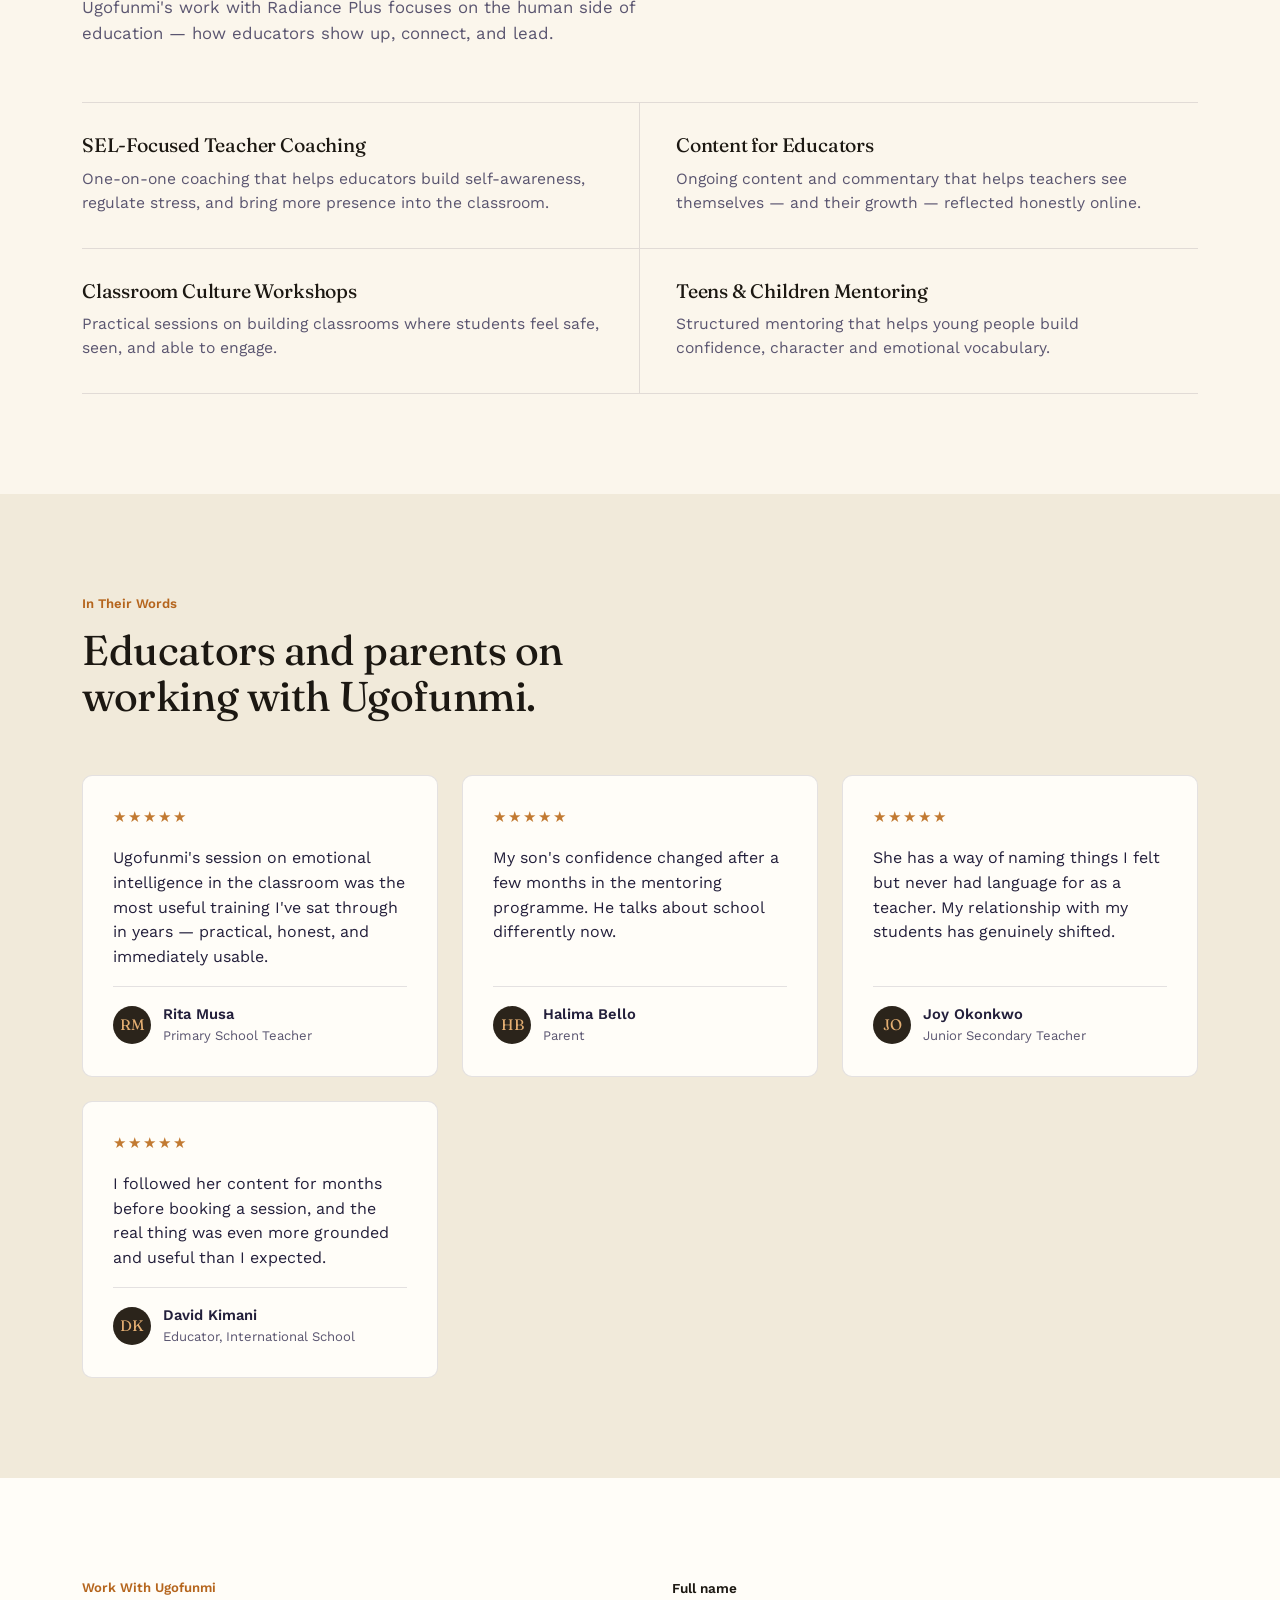
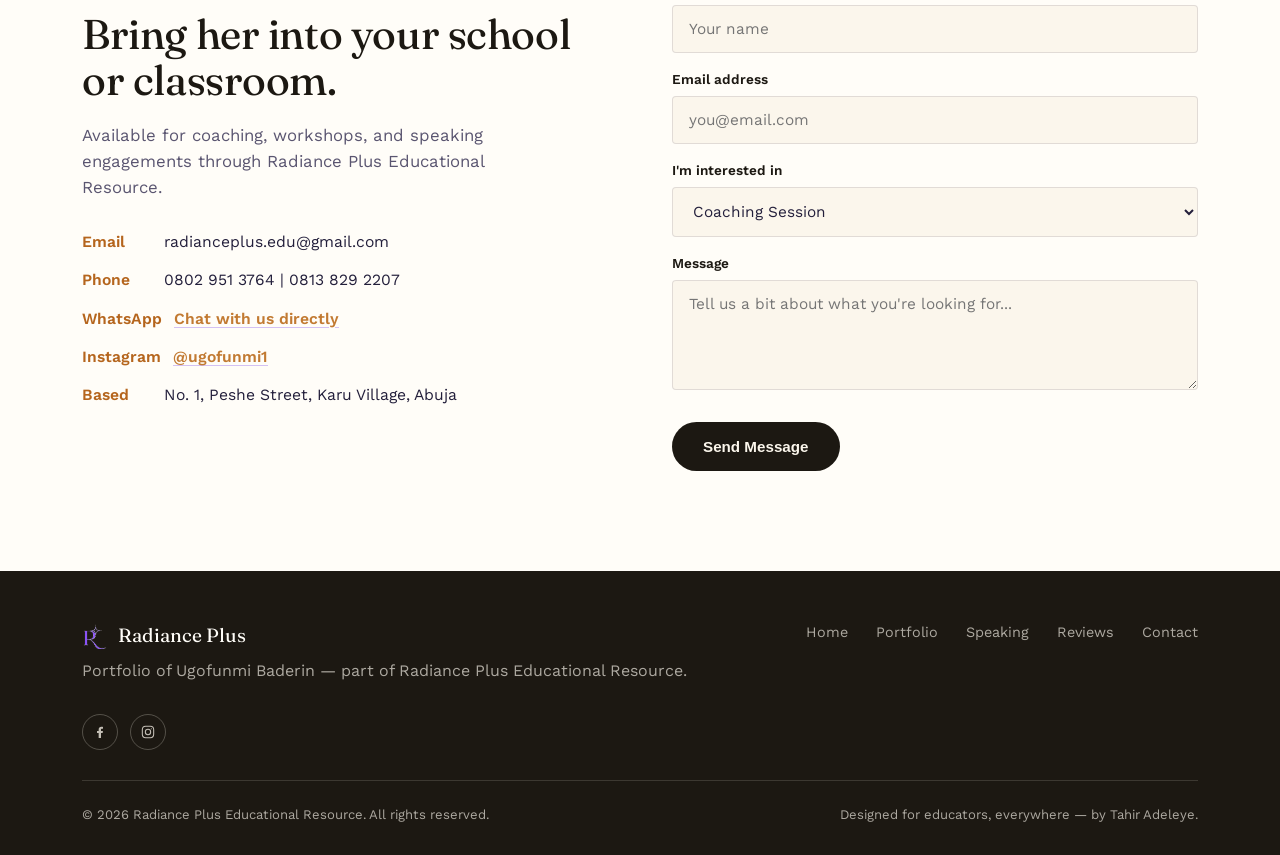
==== commit ef5da9e8: "name fix" ====
--- a/UgofunmiBaderin.html
+++ b/UgofunmiBaderin.html
@@ -476,7 +476,7 @@
         <div class="p-hero-text">
           <div class="p-eyebrow"><span class="dash"></span>EDU INFLUENCER &middot; SEL EXPERT &middot; MENTOR &middot; SPEAKER</div>
           <h1 class="p-headline">Where empathy meets the classroom — and <em>growth</em> feels possible.</h1>
-          <p class="p-intro"><span class="p-name">Ugofunmi Baderin</span> <span class="p-creds">B.Sc., PGD Ed.</span> is an edu influencer, social &amp; emotional intelligence expert and mentor helping teachers lead with more presence — from first-year teachers finding their footing to school leaders shaping a culture worth showing up for.</p>
+          <p class="p-intro"><span class="p-name">Funmilayo Ugo Baderin fondly called <i>Ugofunmi</i></span> <span class="p-creds">B.Sc., PGD Ed., M.Ed.</span> is an edu influencer, social &amp; emotional intelligence expert and mentor helping teachers lead with more presence — from first-year teachers finding their footing to school leaders shaping a culture worth showing up for.</p>
           <div class="p-ctas">
             <a href="#contact" class="btn-pill-dark">Book Ugofunmi to Speak</a>
             <a href="#credentials" class="btn-pill-outline">View Credentials</a>
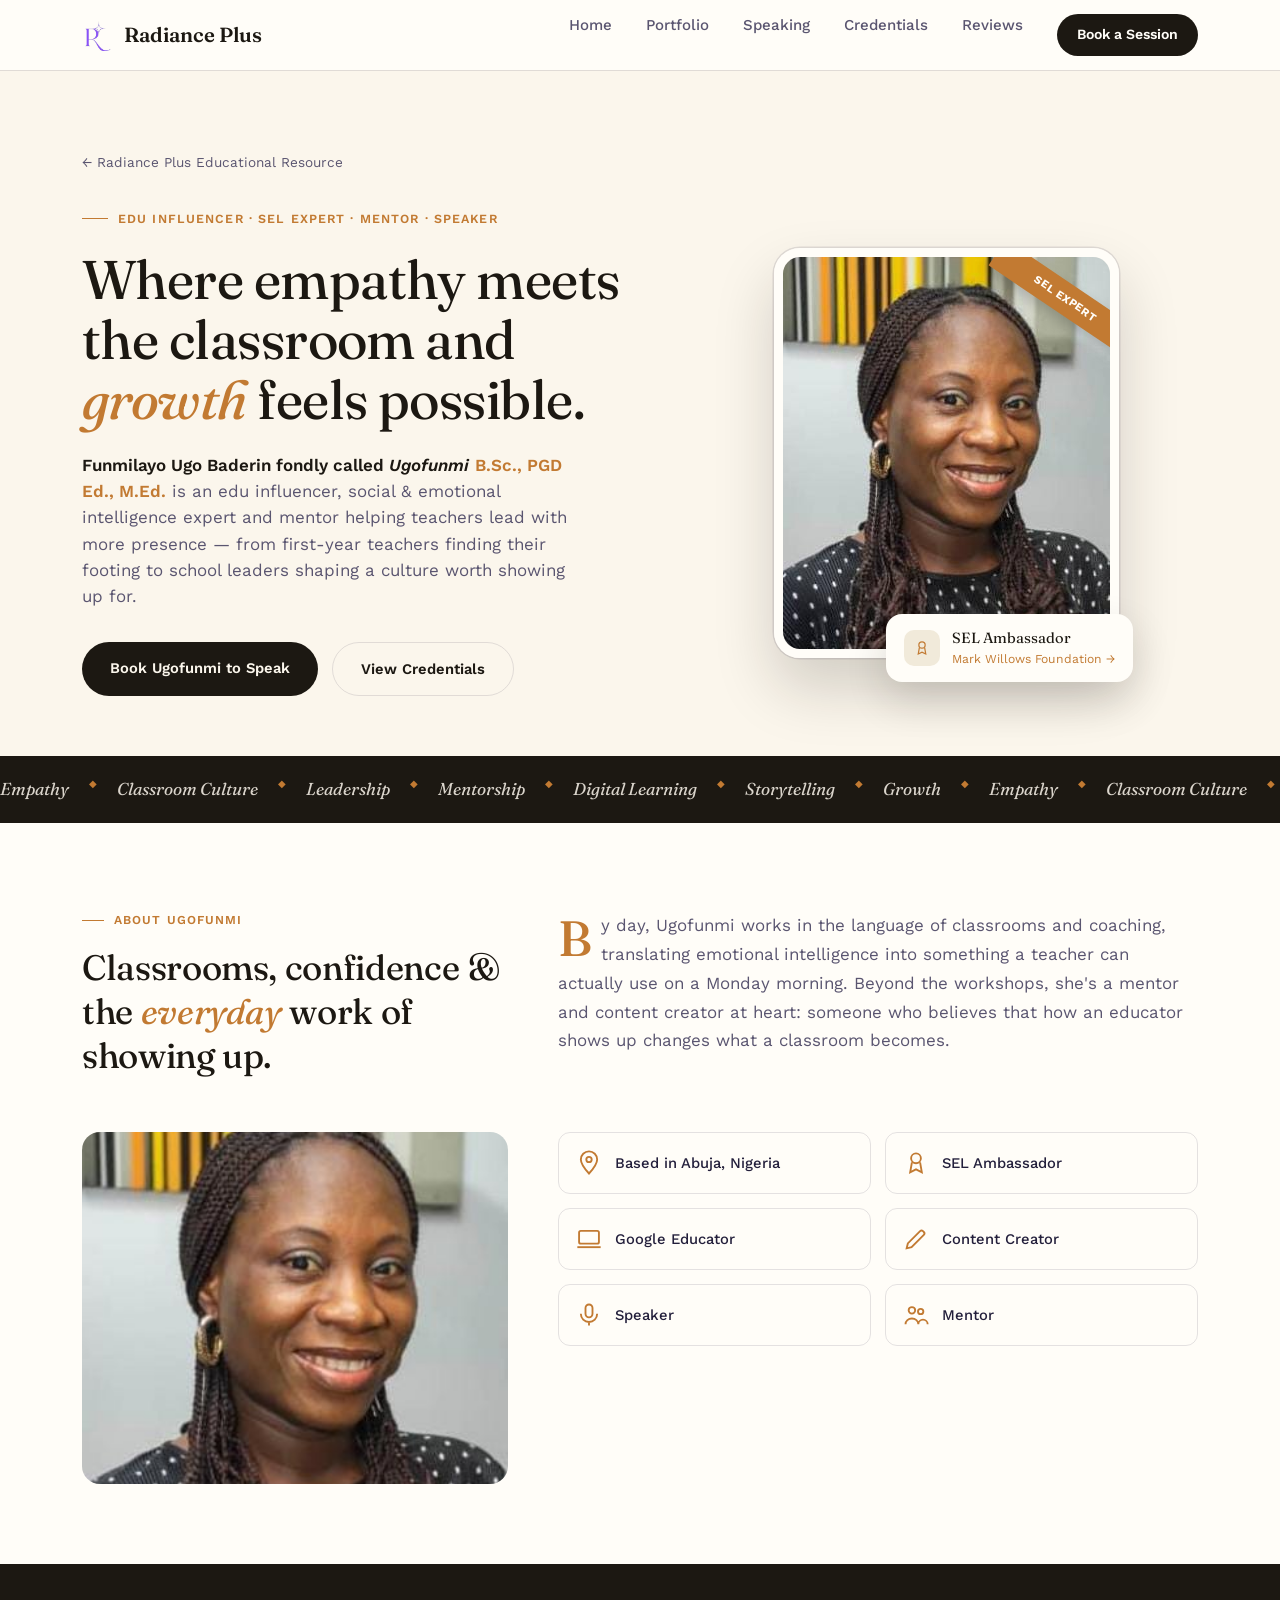
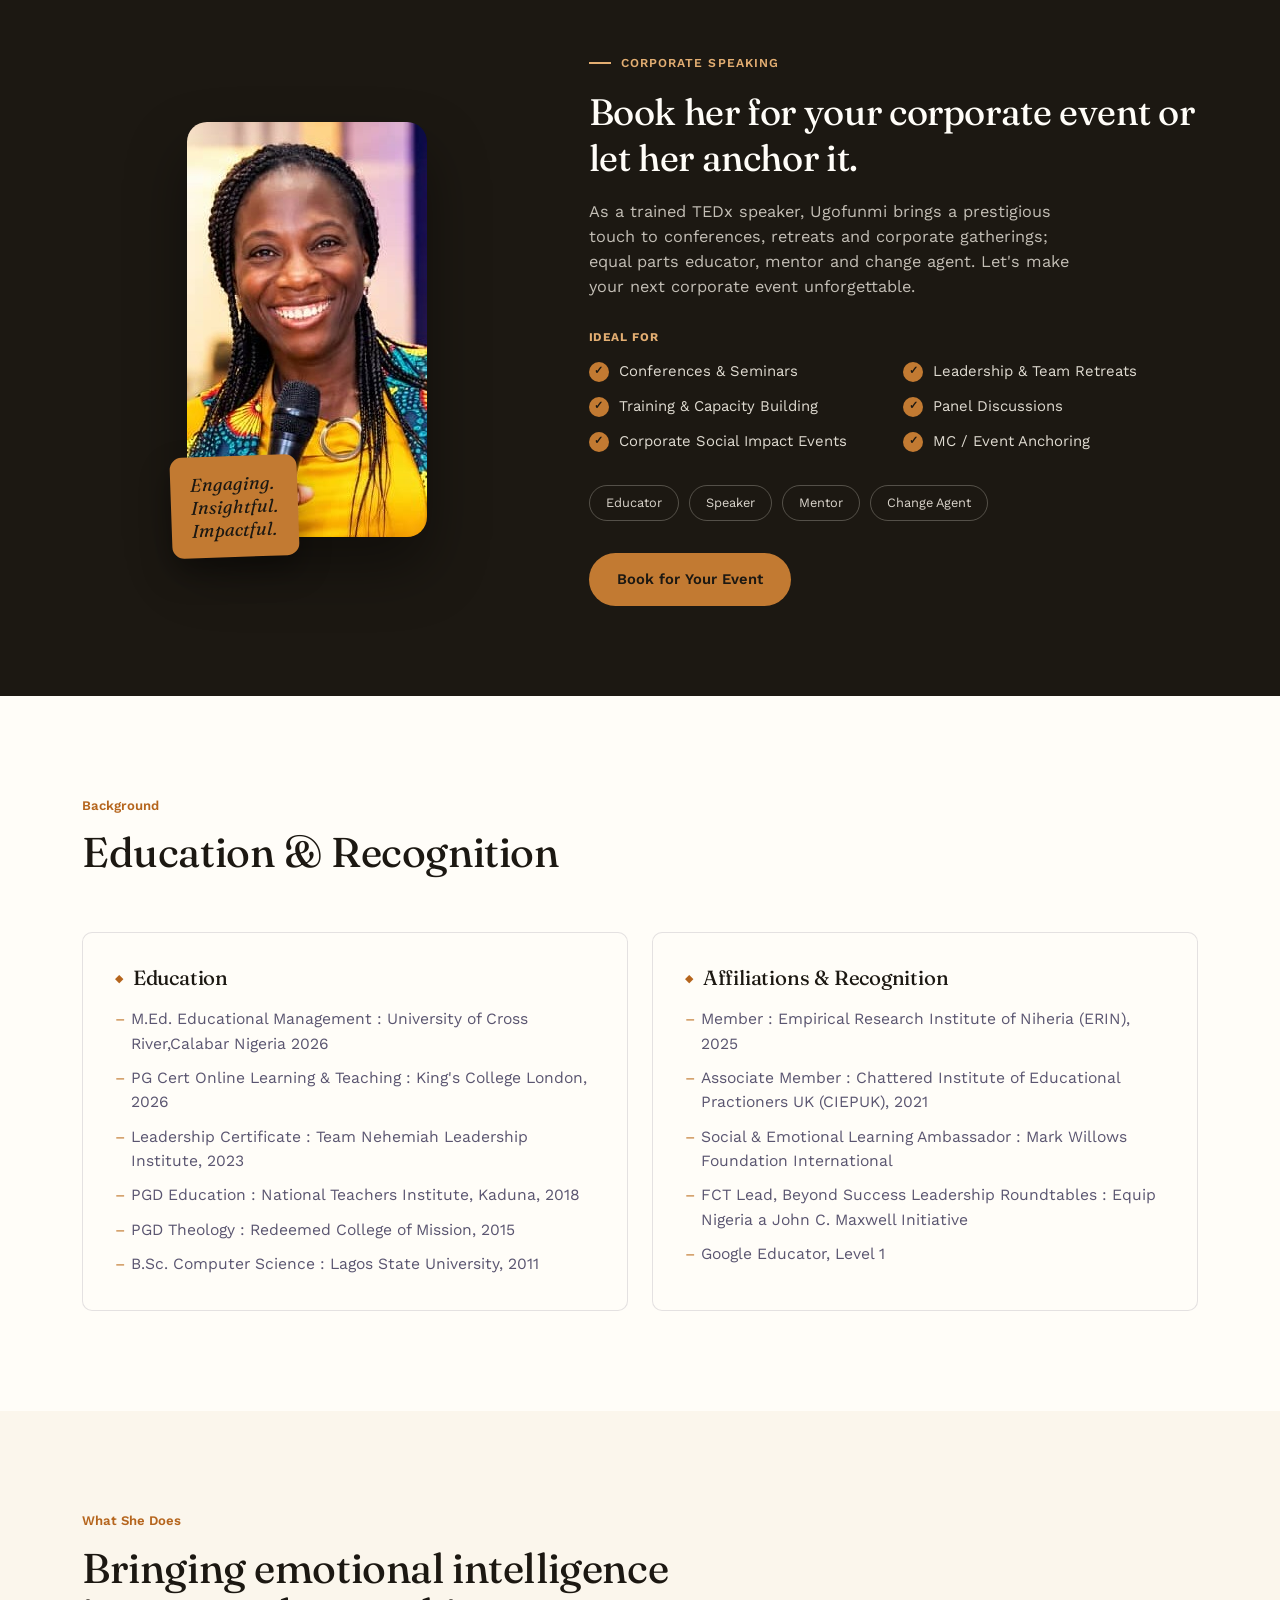
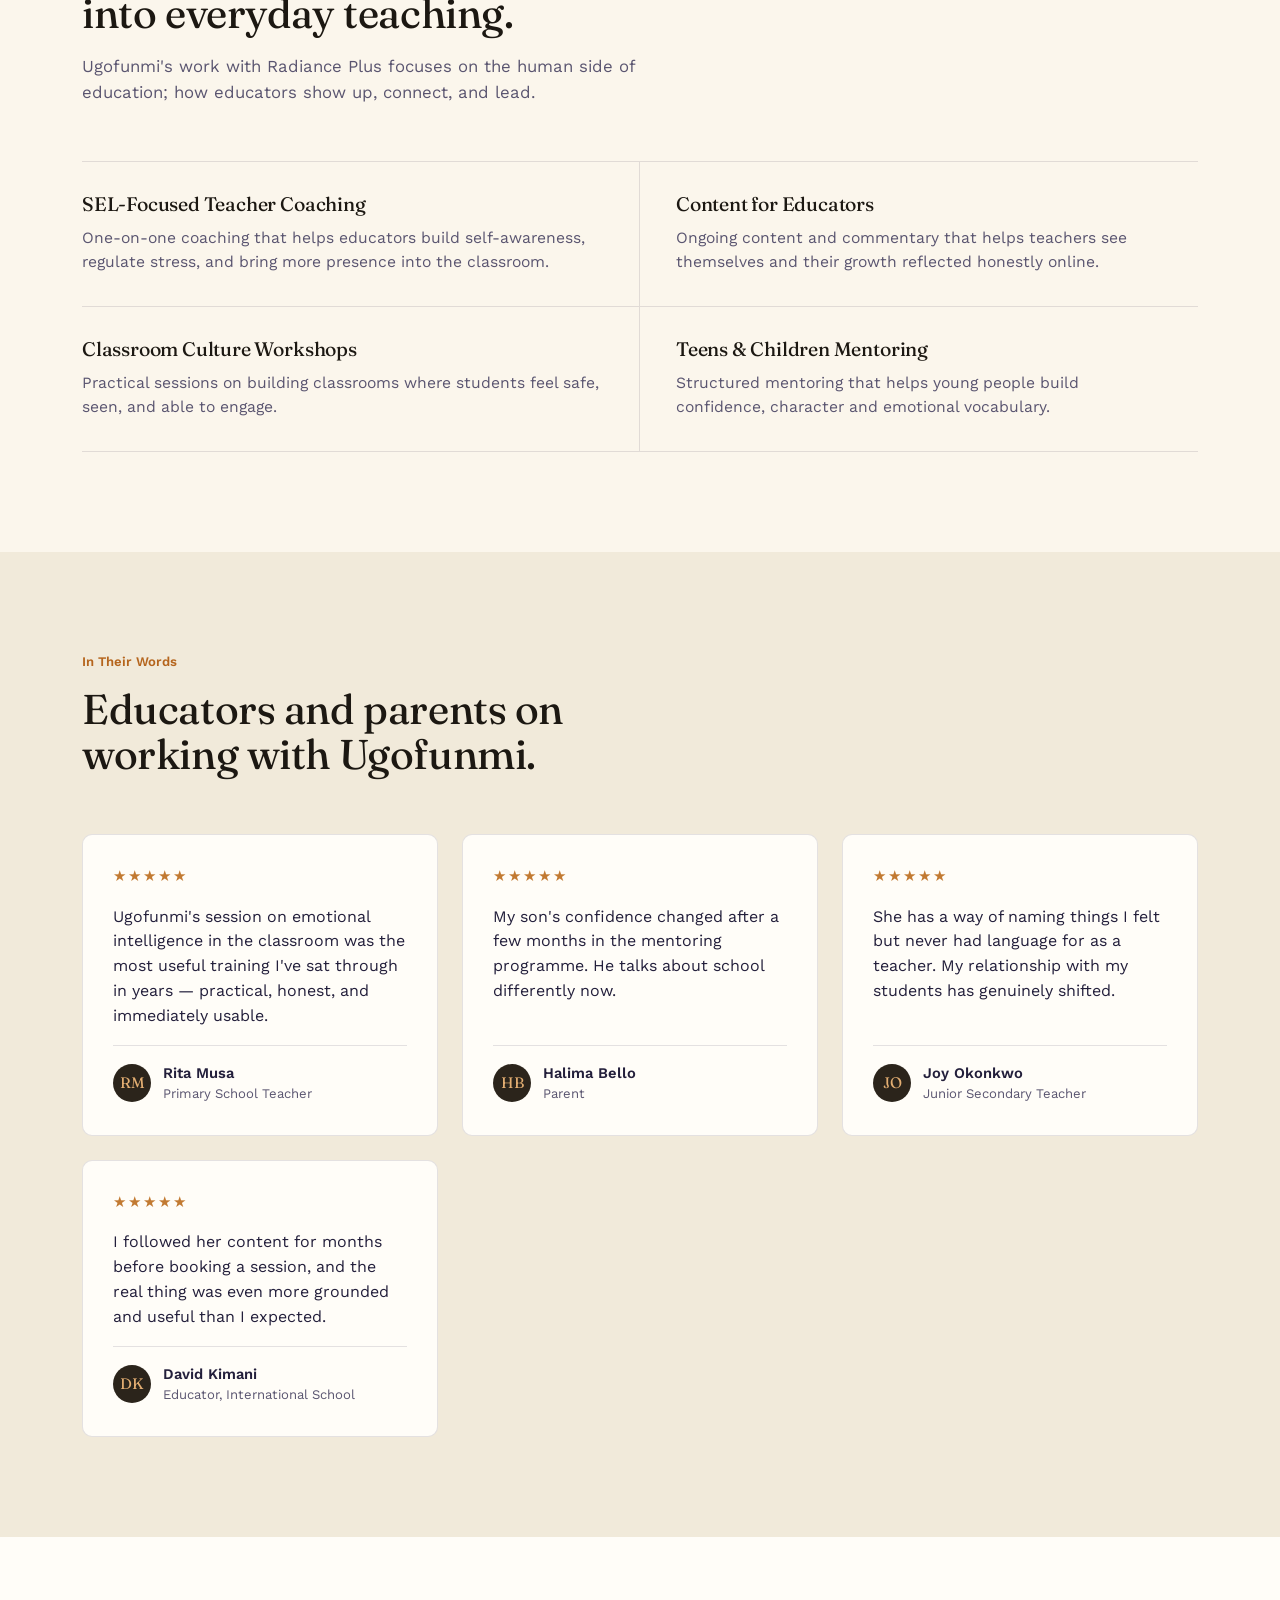
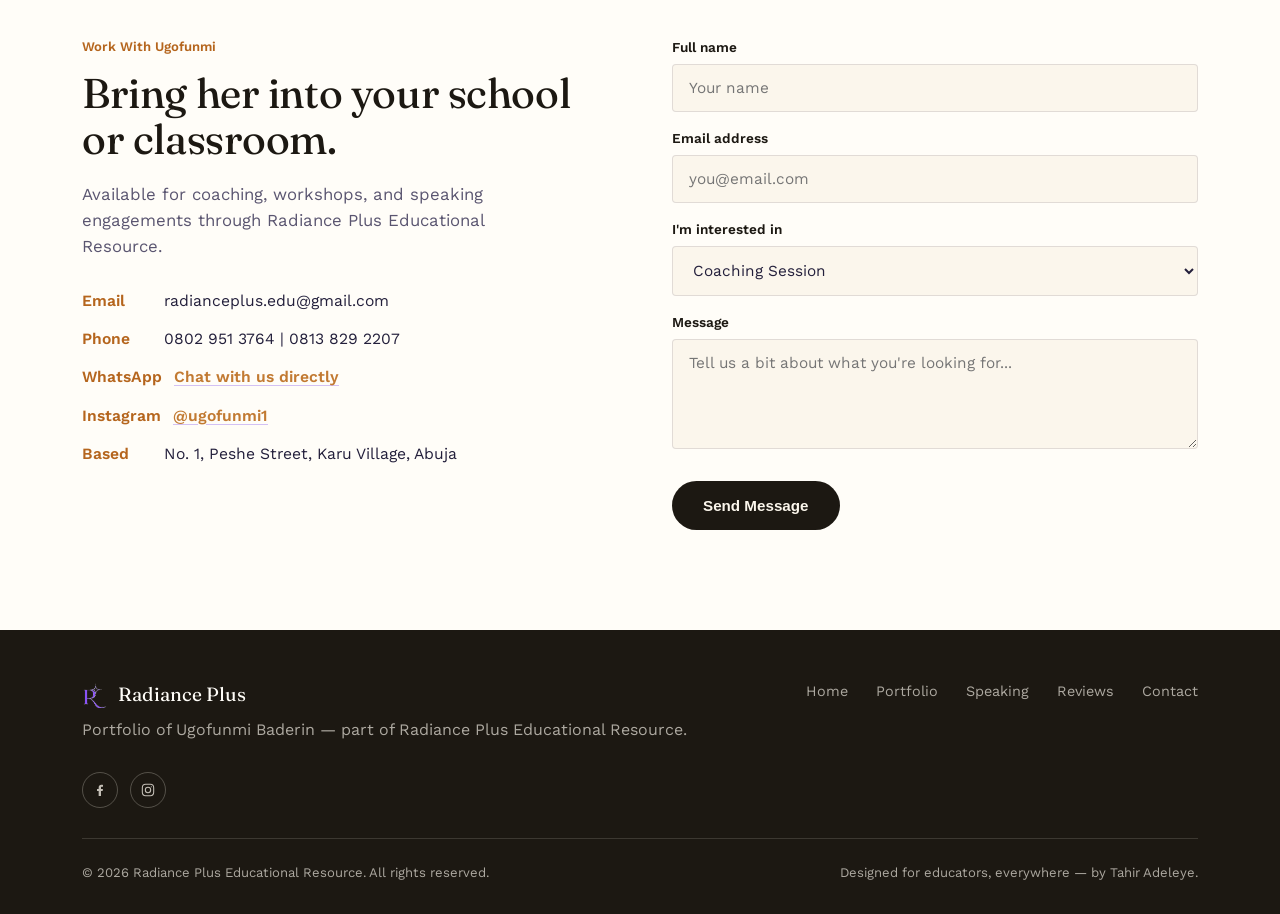
==== commit 29c4272a: "edit 4" ====
--- a/UgofunmiBaderin.html
+++ b/UgofunmiBaderin.html
@@ -475,7 +475,7 @@
       <div class="p-hero-grid">
         <div class="p-hero-text">
           <div class="p-eyebrow"><span class="dash"></span>EDU INFLUENCER &middot; SEL EXPERT &middot; MENTOR &middot; SPEAKER</div>
-          <h1 class="p-headline">Where empathy meets the classroom — and <em>growth</em> feels possible.</h1>
+          <h1 class="p-headline">Where empathy meets the classroom and <em>growth</em> feels possible.</h1>
           <p class="p-intro"><span class="p-name">Funmilayo Ugo Baderin fondly called <i>Ugofunmi</i></span> <span class="p-creds">B.Sc., PGD Ed., M.Ed.</span> is an edu influencer, social &amp; emotional intelligence expert and mentor helping teachers lead with more presence — from first-year teachers finding their footing to school leaders shaping a culture worth showing up for.</p>
           <div class="p-ctas">
             <a href="#contact" class="btn-pill-dark">Book Ugofunmi to Speak</a>
@@ -529,7 +529,7 @@
         <h2 class="p-about-heading">Classrooms, confidence &amp; the <em>everyday</em> work of showing up.</h2>
       </div>
       <div class="p-about-copy">
-        <p><span class="drop-cap">B</span>y day, Ugofunmi works in the language of classrooms and coaching — translating emotional intelligence into something a teacher can actually use on a Monday morning. Beyond the workshops, she's a mentor and content creator at heart: someone who believes that how an educator shows up changes what a classroom becomes.</p>
+        <p><span class="drop-cap">B</span>y day, Ugofunmi works in the language of classrooms and coaching, translating emotional intelligence into something a teacher can actually use on a Monday morning. Beyond the workshops, she's a mentor and content creator at heart: someone who believes that how an educator shows up changes what a classroom becomes.</p>
       </div>
     </div>
     <div class="wrap p-about-grid2">
@@ -576,8 +576,8 @@
       </div>
       <div class="p-speak-content">
         <div class="p-eyebrow-sm light"><span class="dash"></span>CORPORATE SPEAKING</div>
-        <h2 class="p-speak-heading">Book her for your corporate event — or let her anchor it.</h2>
-        <p class="p-speak-text">As a trained TEDx speaker, Ugofunmi brings a prestigious touch to conferences, retreats and corporate gatherings — equal parts educator, mentor and change agent. Let's make your next corporate event unforgettable.</p>
+        <h2 class="p-speak-heading">Book her for your corporate event or let her anchor it.</h2>
+        <p class="p-speak-text">As a trained TEDx speaker, Ugofunmi brings a prestigious touch to conferences, retreats and corporate gatherings; equal parts educator, mentor and change agent. Let's make your next corporate event unforgettable.</p>
         <div class="p-speak-list">
           <div class="eyebrow-tiny">IDEAL FOR</div>
           <ul>
@@ -608,18 +608,21 @@
         <div class="cat-card">
           <h3><span class="cat-mark">&#9670;</span>Education</h3>
           <ul>
-            <li>B.Sc. Computer Science — Lagos State University, 2011</li>
-            <li>PGD Education — National Teachers Institute, Kaduna, 2018</li>
-            <li>PGD Theology — Redeemed College of Mission, 2015</li>
-            <li>PG Cert Online Learning &amp; Teaching — King's College London, 2026</li>
-            <li>Leadership Certificate — Team Nehemiah Leadership Institute, 2023</li>
+            <li>M.Ed. Educational Management : University of Cross River,Calabar Nigeria 2026</li>
+            <li>PG Cert Online Learning &amp; Teaching : King's College London, 2026</li>
+            <li>Leadership Certificate : Team Nehemiah Leadership Institute, 2023</li>
+            <li>PGD Education : National Teachers Institute, Kaduna, 2018</li>
+            <li>PGD Theology : Redeemed College of Mission, 2015</li>
+            <li>B.Sc. Computer Science : Lagos State University, 2011</li>
           </ul>
         </div>
         <div class="cat-card">
           <h3><span class="cat-mark">&#9670;</span>Affiliations &amp; Recognition</h3>
           <ul>
-            <li>Social &amp; Emotional Learning Ambassador — Mark Willows Foundation International</li>
-            <li>FCT Lead, Beyond Success Leadership Roundtables — Equip Nigeria</li>
+            <li>Member : Empirical Research Institute of Niheria (ERIN), 2025</li>
+            <li>Associate Member : Chattered Institute of Educational Practioners UK (CIEPUK), 2021</li>
+            <li>Social &amp; Emotional Learning Ambassador : Mark Willows Foundation International</li>
+            <li>FCT Lead, Beyond Success Leadership Roundtables : Equip Nigeria a John C. Maxwell Initiative</li>
             <li>Google Educator, Level 1</li>
           </ul>
         </div>
@@ -633,7 +636,7 @@
       <div class="section-head">
         <div class="eyebrow">What She Does</div>
         <h2>Bringing emotional intelligence into everyday teaching.</h2>
-        <p>Ugofunmi's work with Radiance Plus focuses on the human side of education — how educators show up, connect, and lead.</p>
+        <p>Ugofunmi's work with Radiance Plus focuses on the human side of education; how educators show up, connect, and lead.</p>
       </div>
       <div class="service-list">
         <div class="service-item">
@@ -642,7 +645,7 @@
         </div>
         <div class="service-item">
           <h3>Content for Educators</h3>
-          <p>Ongoing content and commentary that helps teachers see themselves — and their growth — reflected honestly online.</p>
+          <p>Ongoing content and commentary that helps teachers see themselves and their growth reflected honestly online.</p>
         </div>
         <div class="service-item">
           <h3>Classroom Culture Workshops</h3>
--- a/styles.css
+++ b/styles.css
@@ -188,6 +188,58 @@
     z-index:2;
     max-width:680px;
   }
+
+  /* Align hero text with the logo / nav edge instead of centring it */
+  .hero-inner{
+    margin-left:max(32px, calc((100vw - 1180px) / 2));
+    margin-right:auto;
+    padding:0;
+  }
+
+  /* Photo on the right, fading into the dark background */
+  .hero-photo{
+    position:absolute;
+    top:0; right:0; bottom:0;
+    width:46%;
+    z-index:1;
+    pointer-events:none;
+    -webkit-mask-image:linear-gradient(to right, transparent 0%, #000 45%);
+            mask-image:linear-gradient(to right, transparent 0%, #000 45%);
+  }
+  .hero-photo img{
+    width:100%; height:100%;
+    object-fit:cover;
+    object-position:50% 10%;
+    opacity:0.95;
+    filter:brightness(0.85) contrast(1.05);
+  }
+  /* soft purple tint so the cream wall sits inside the brand palette */
+  .hero-photo::after{
+    content:"";
+    position:absolute; inset:0;
+    background:linear-gradient(to right, rgba(25,23,48,0.55) 0%, rgba(44,36,84,0.25) 60%, rgba(44,36,84,0.1) 100%);
+  }
+  .hero::before{ z-index:0; }
+  .hero-strip{ position:relative; z-index:2; }
+
+  @media (max-width: 900px){
+    section.hero{ display:flex; flex-direction:column; padding-bottom:0; }
+    .hero-inner{ margin-left:0; margin-right:0; max-width:none; padding:0 22px; }
+    /* on phones/tablets the photo sits below the content and fades up into it */
+    .hero-photo{
+      position:relative;
+      order:3;
+      width:100%; max-width:460px;
+      height:min(500px, 125vw);
+      margin:28px auto 0;
+      -webkit-mask-image:linear-gradient(to bottom, transparent 0%, #000 38%, #000 88%, transparent 100%), linear-gradient(to right, transparent 0%, #000 14%, #000 86%, transparent 100%);
+              mask-image:linear-gradient(to bottom, transparent 0%, #000 38%, #000 88%, transparent 100%), linear-gradient(to right, transparent 0%, #000 14%, #000 86%, transparent 100%);
+      -webkit-mask-composite:source-in;
+              mask-composite:intersect;
+    }
+    .hero-photo img{ object-position:50% 8%; }
+    .hero-photo::after{ background:linear-gradient(to bottom, rgba(25,23,48,0.5), rgba(44,36,84,0.1)); }
+  }
   .hero-eyebrow{
     font-size:0.85rem;
     letter-spacing:0.02em;
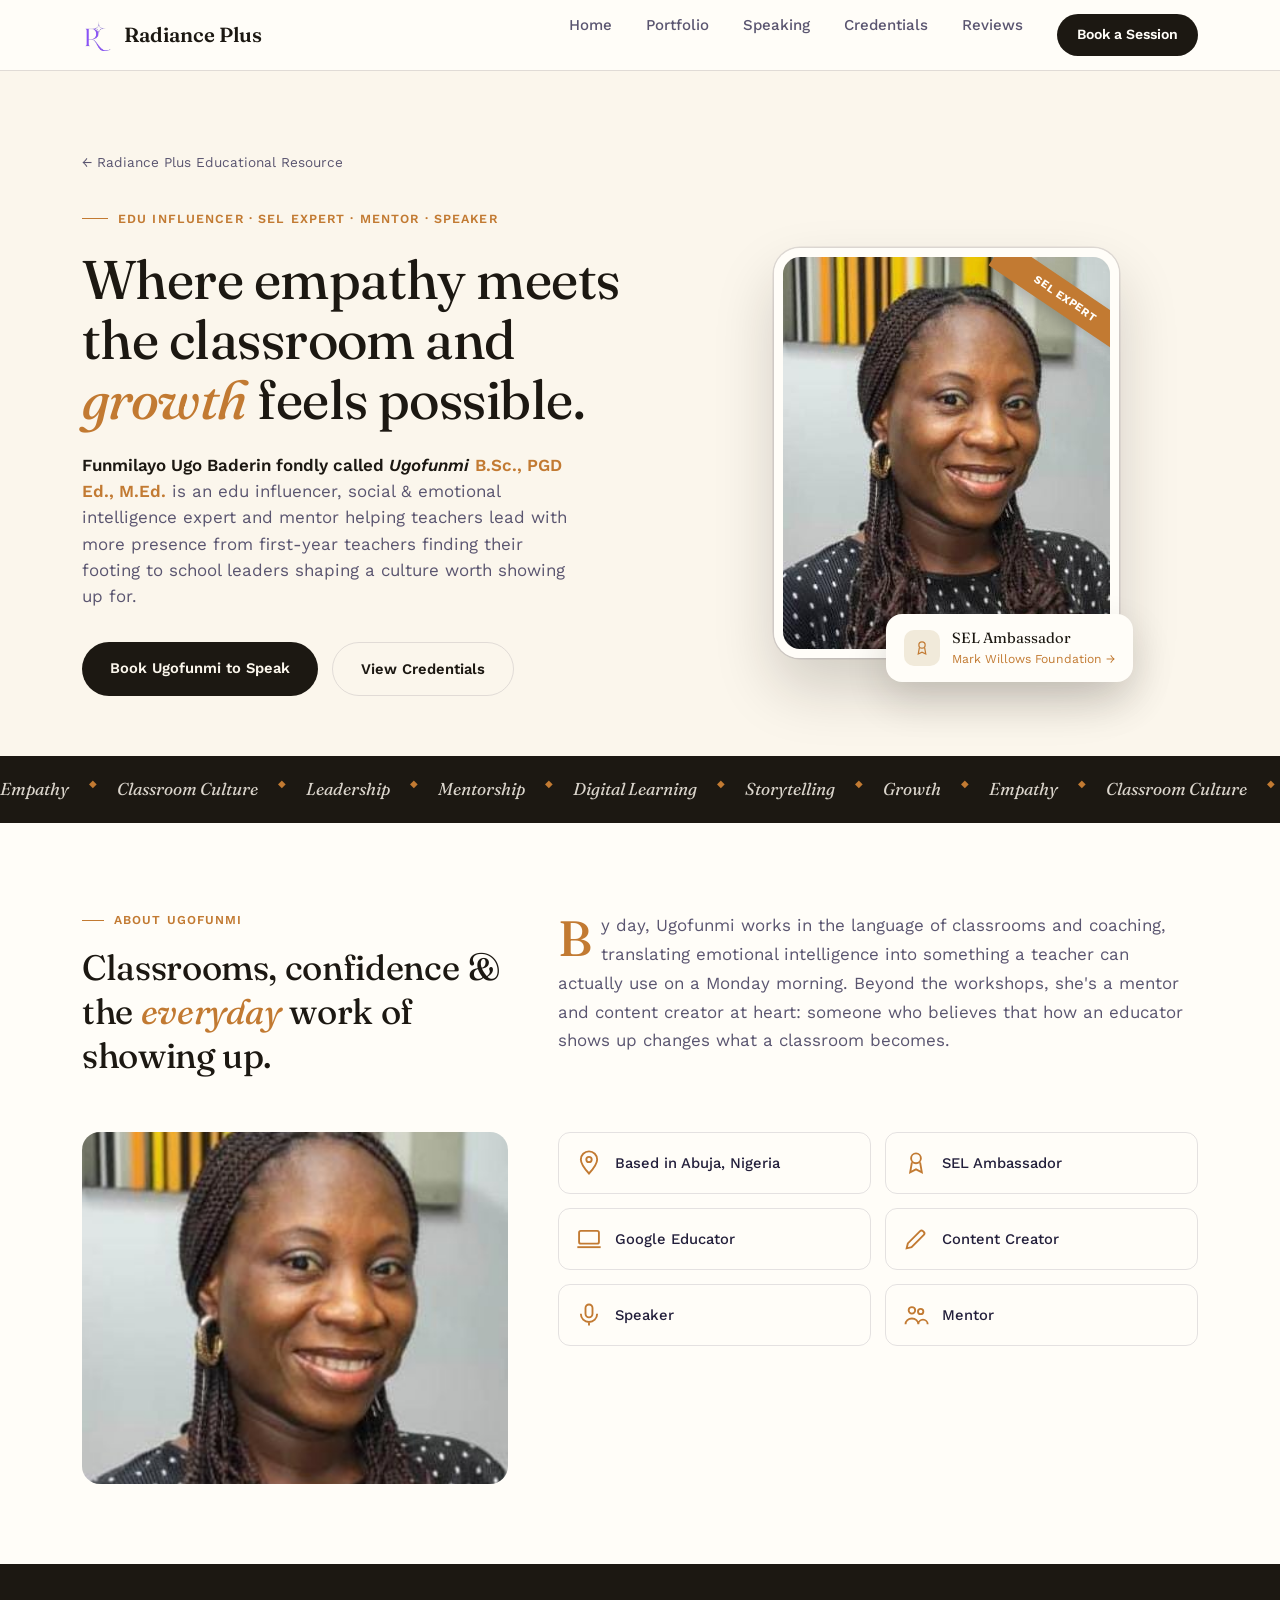
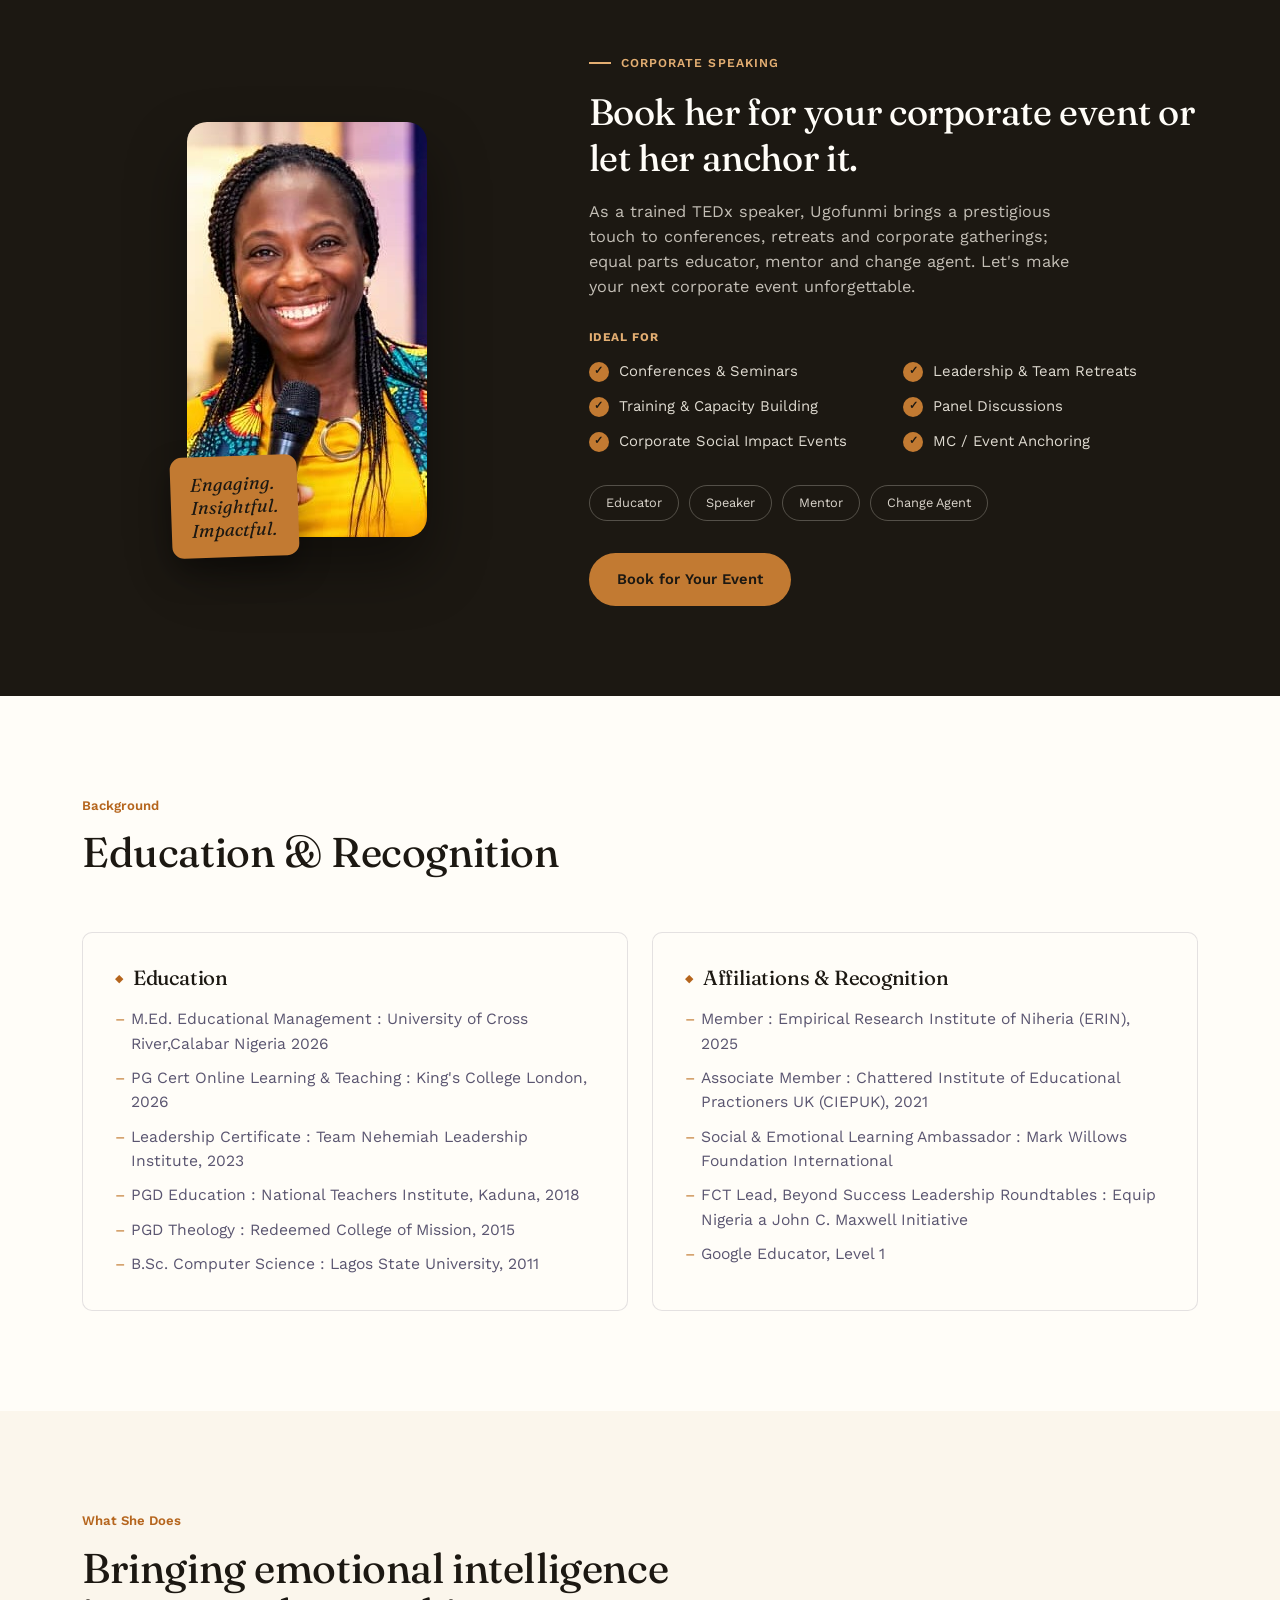
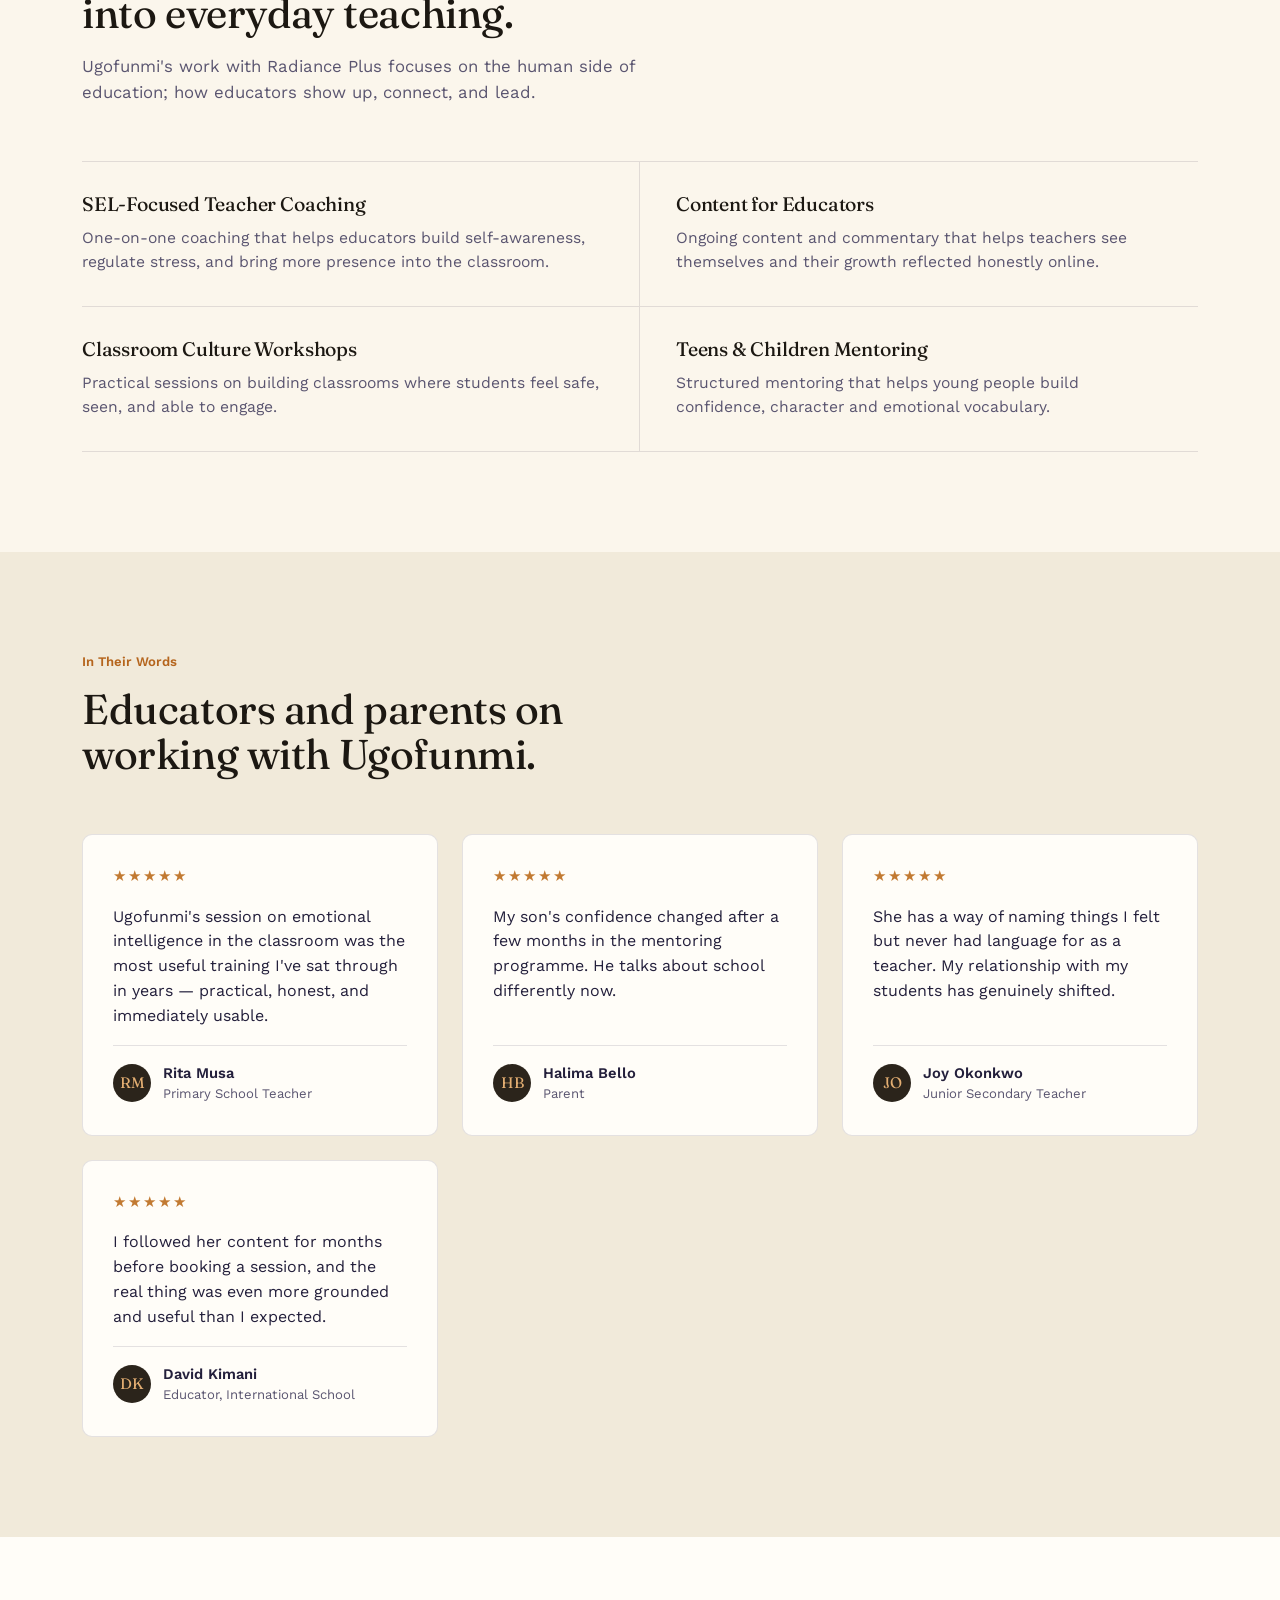
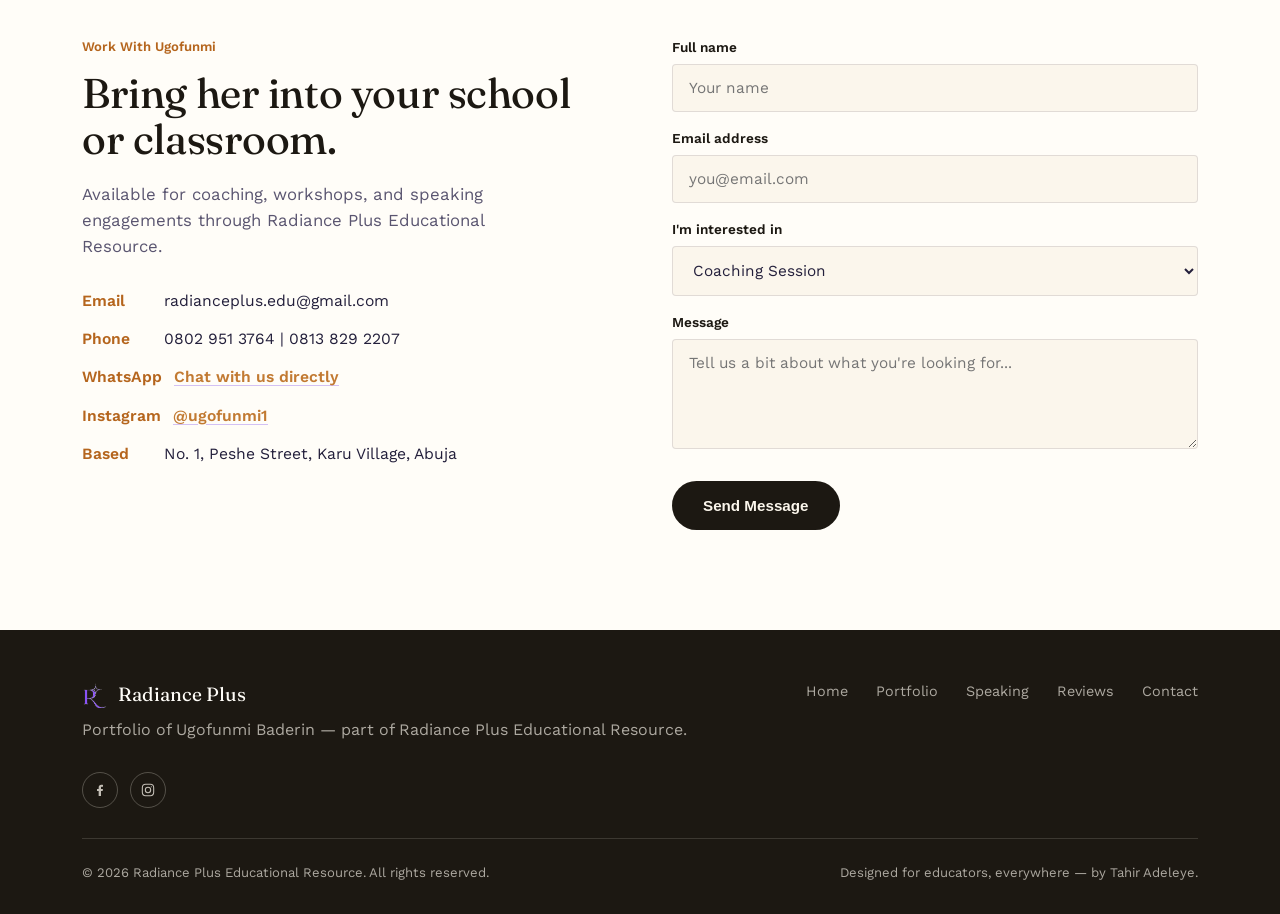
==== commit 9714d253: "portfolio" ====
--- a/UgofunmiBaderin.html
+++ b/UgofunmiBaderin.html
@@ -476,7 +476,7 @@
         <div class="p-hero-text">
           <div class="p-eyebrow"><span class="dash"></span>EDU INFLUENCER &middot; SEL EXPERT &middot; MENTOR &middot; SPEAKER</div>
           <h1 class="p-headline">Where empathy meets the classroom and <em>growth</em> feels possible.</h1>
-          <p class="p-intro"><span class="p-name">Funmilayo Ugo Baderin fondly called <i>Ugofunmi</i></span> <span class="p-creds">B.Sc., PGD Ed., M.Ed.</span> is an edu influencer, social &amp; emotional intelligence expert and mentor helping teachers lead with more presence — from first-year teachers finding their footing to school leaders shaping a culture worth showing up for.</p>
+          <p class="p-intro"><span class="p-name">Funmilayo Ugo Baderin fondly called <i>Ugofunmi</i></span> <span class="p-creds">B.Sc., PGD Ed., M.Ed.</span> is an edu influencer, social &amp; emotional intelligence expert and mentor helping teachers lead with more presence from first-year teachers finding their footing to school leaders shaping a culture worth showing up for.</p>
           <div class="p-ctas">
             <a href="#contact" class="btn-pill-dark">Book Ugofunmi to Speak</a>
             <a href="#credentials" class="btn-pill-outline">View Credentials</a>
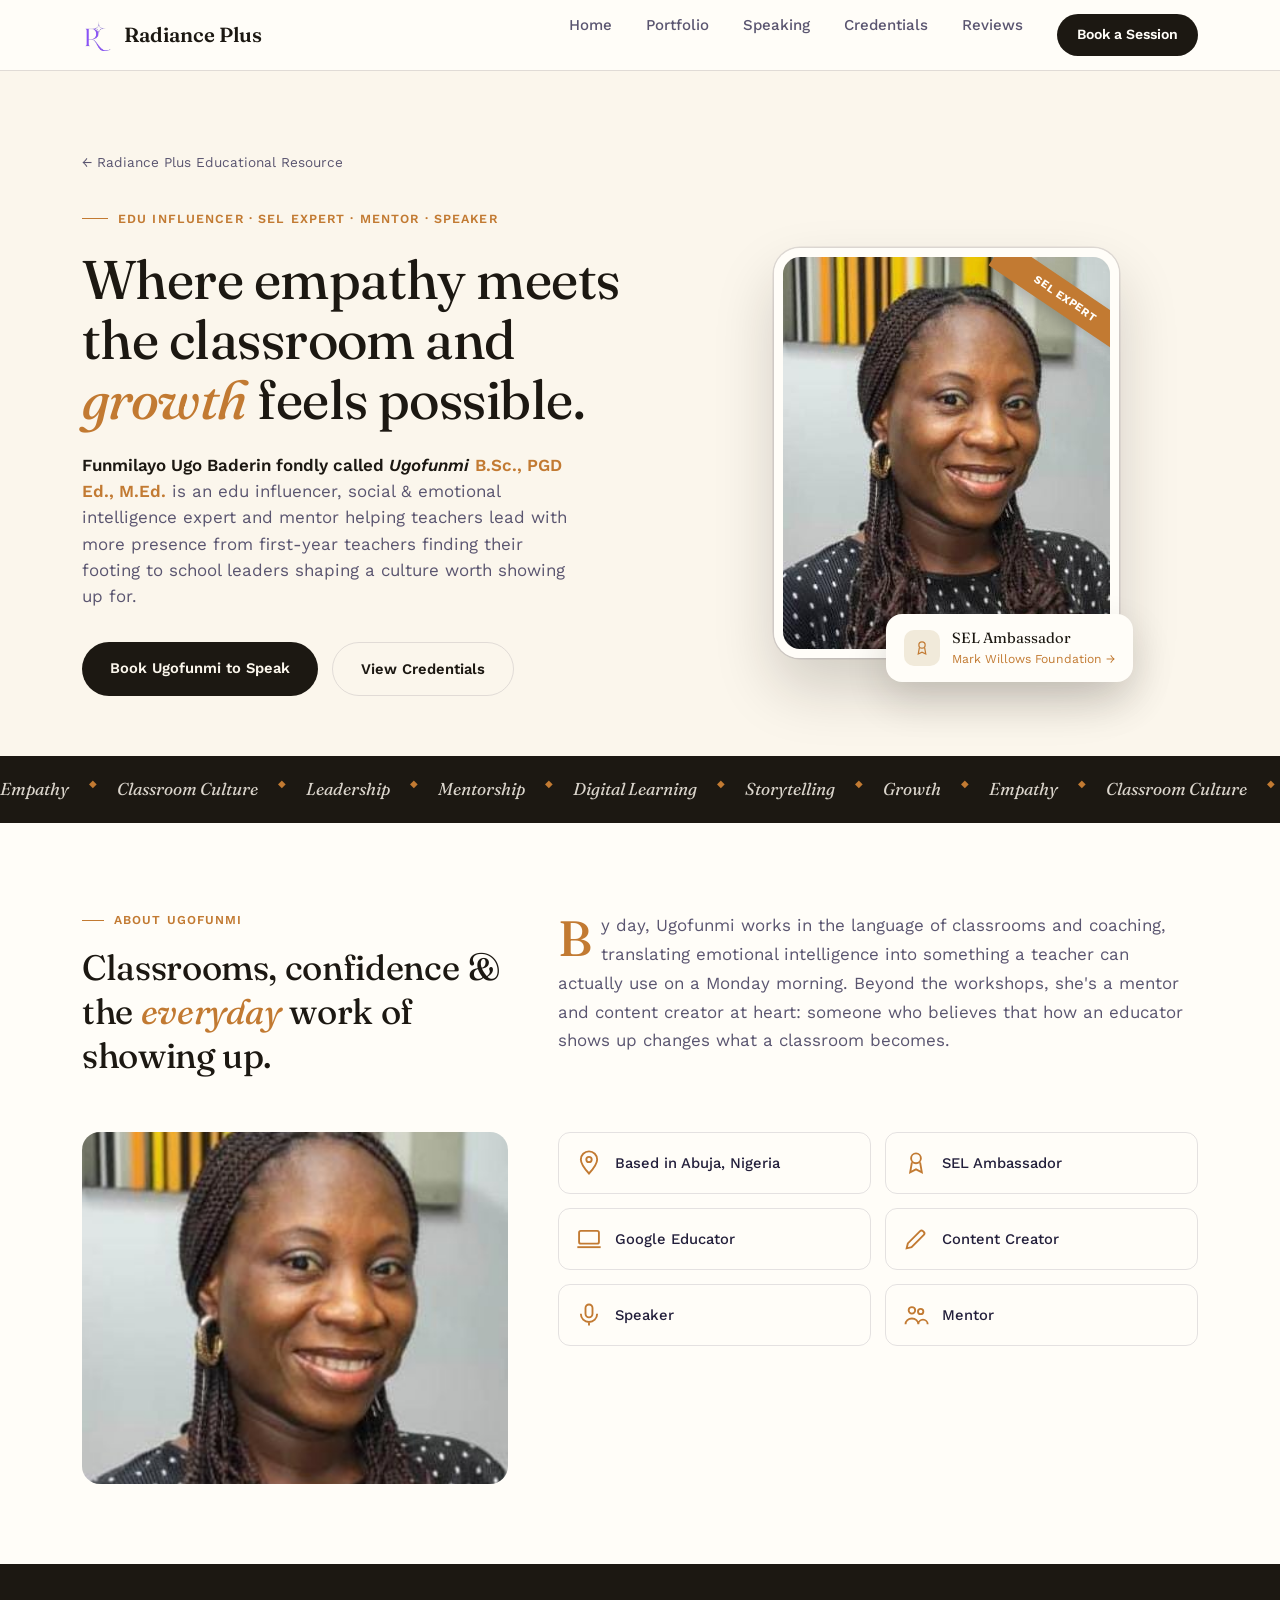
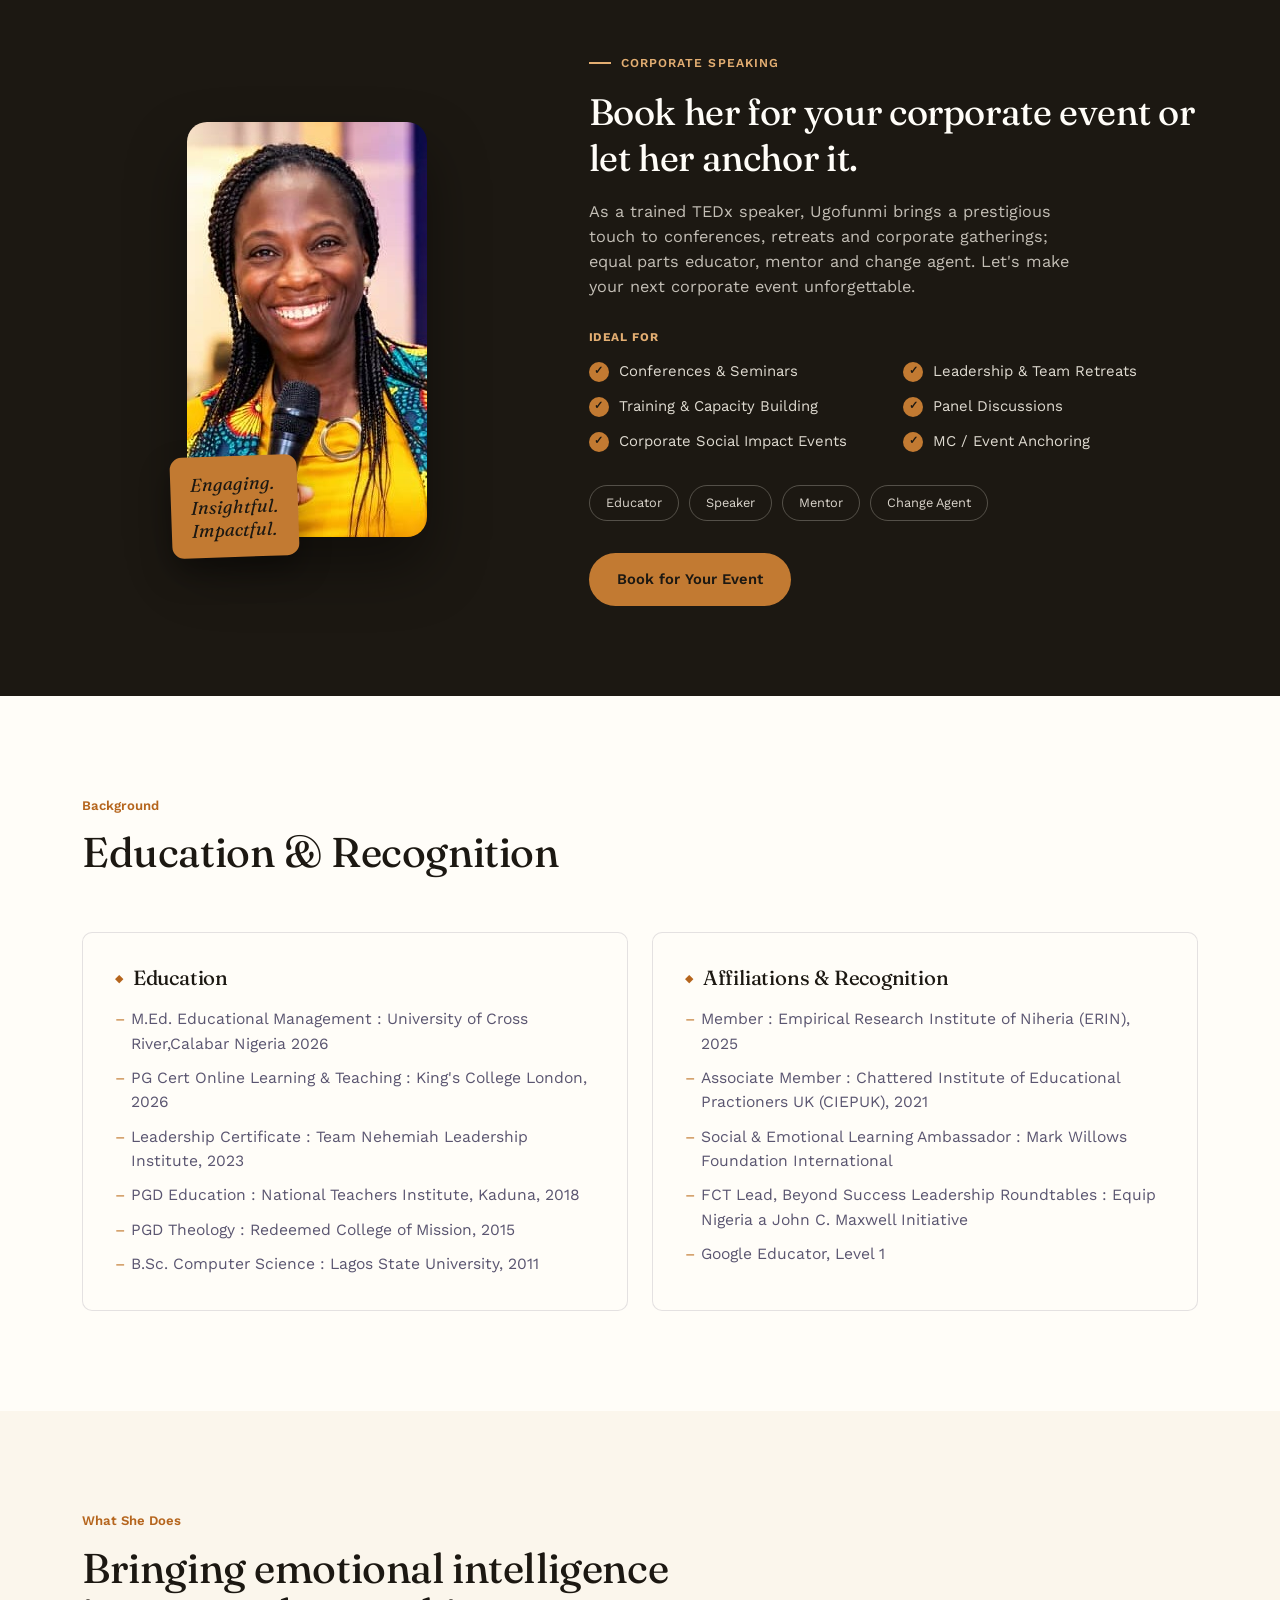
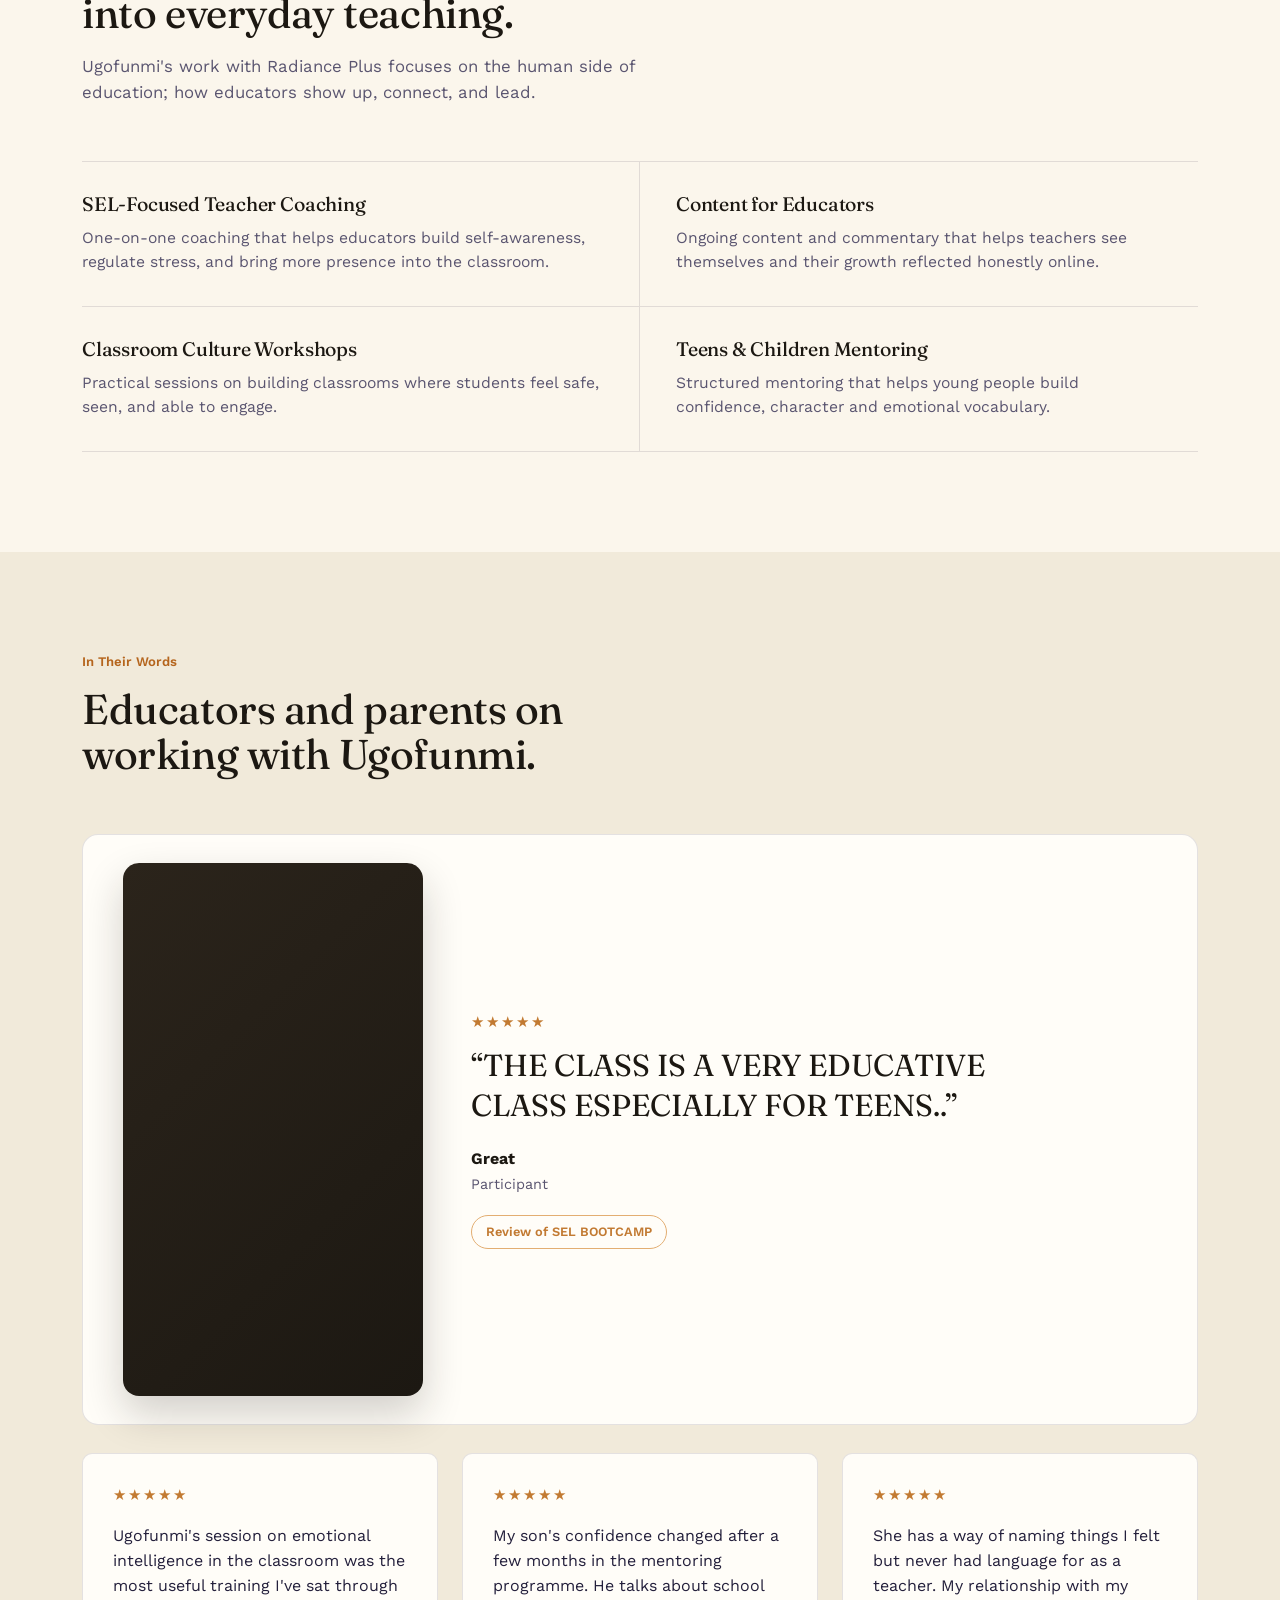
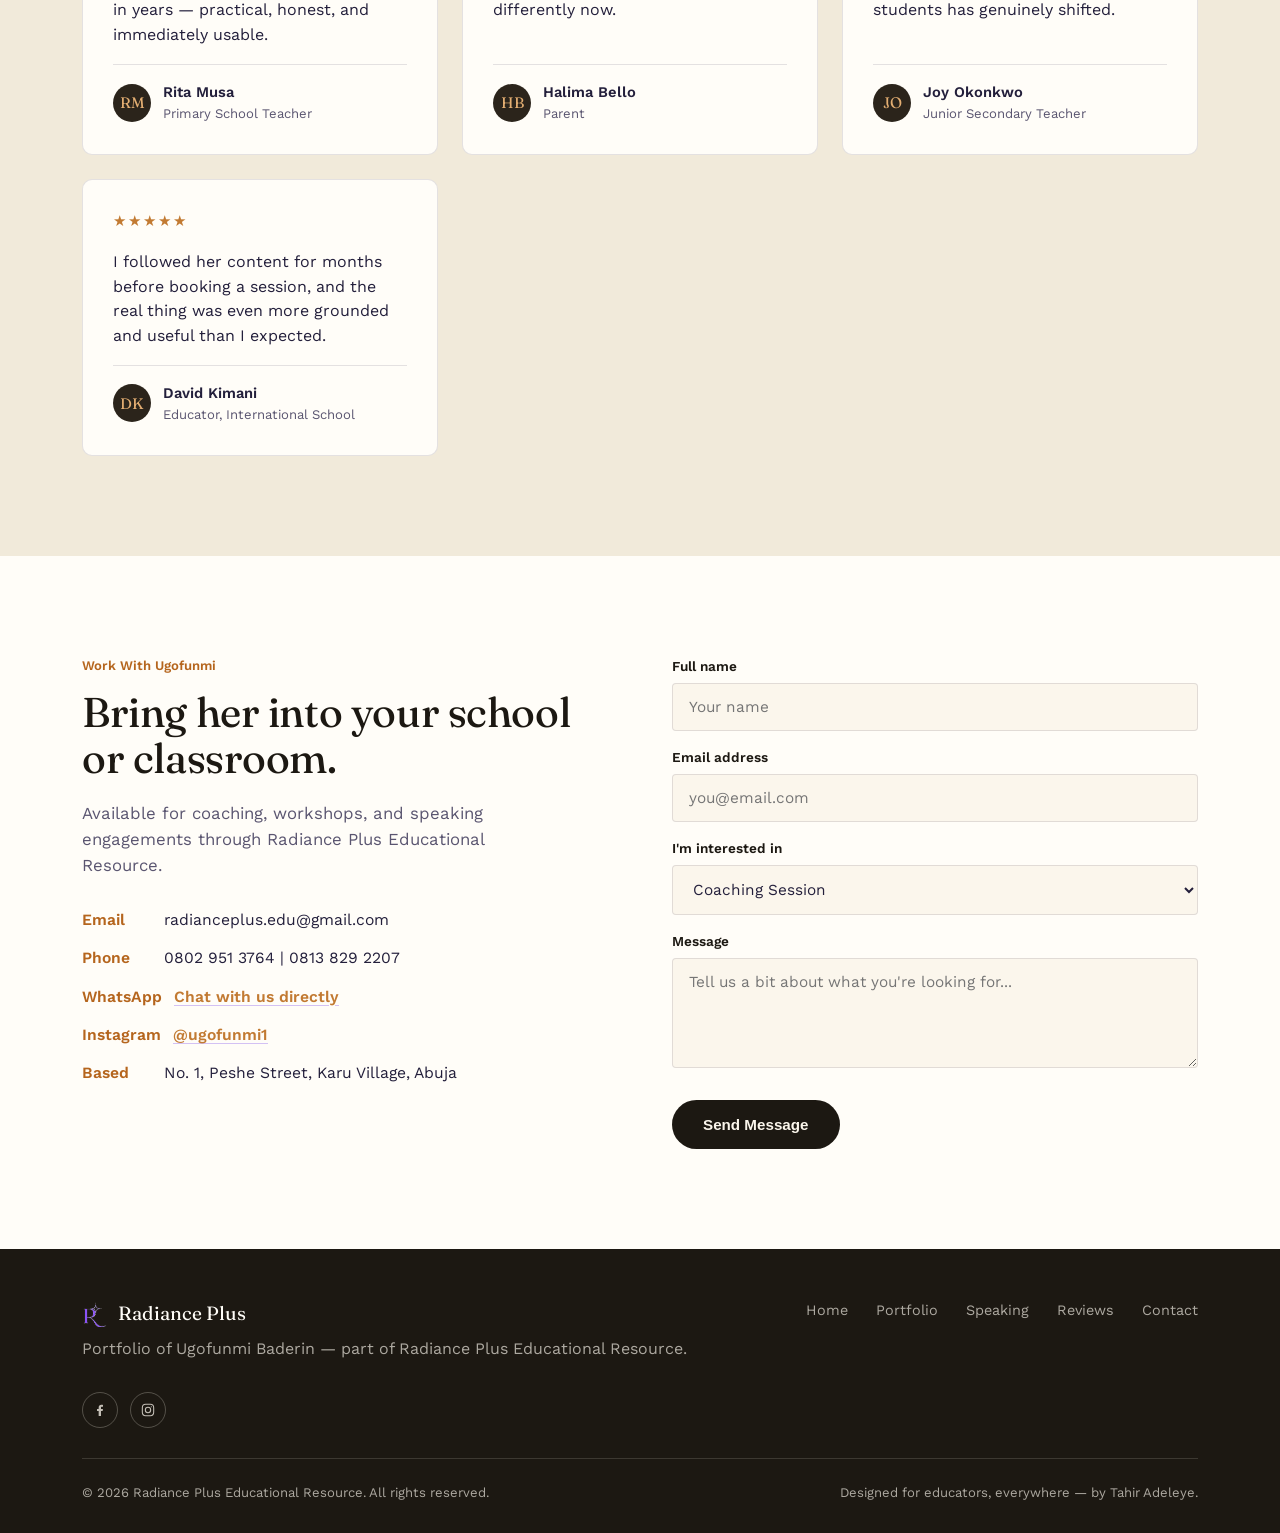
==== commit 9766907b: "video review update" ====
--- a/UgofunmiBaderin.html
+++ b/UgofunmiBaderin.html
@@ -1,37 +1,44 @@
 <!DOCTYPE html>
 <html lang="en">
+
 <head>
-<meta charset="UTF-8">
-<meta name="viewport" content="width=device-width, initial-scale=1.0">
-<title>Ugofunmi Baderin — Edu Influencer &amp; SEL Speaker | Radiance Plus</title>
-<meta name="description" content="Ugofunmi Baderin (Funmilayo Ugo Baderin) — edu influencer, social &amp; emotional intelligence expert, TEDx speaker and corporate event speaker. Book her for training, mentoring or your next corporate event.">
-<meta name="keywords" content="Ugofunmi Baderin, Funmilayo Ugo Baderin, SEL expert Nigeria, TEDx speaker Nigeria, corporate event speaker Abuja, edu influencer, teacher mentor Abuja">
-<meta name="robots" content="index, follow">
-<link rel="canonical" href="https://radianceplusedu.com/UgofunmiBaderin.html">
-
-<!-- Open Graph / Facebook -->
-<meta property="og:type" content="profile">
-<meta property="og:url" content="https://radianceplusedu.com/UgofunmiBaderin.html">
-<meta property="og:site_name" content="Radiance Plus Educational Resource">
-<meta property="og:title" content="Ugofunmi Baderin — Edu Influencer &amp; SEL Speaker">
-<meta property="og:description" content="Edu influencer, social &amp; emotional intelligence expert and TEDx speaker. Book Ugofunmi for coaching, workshops or your next corporate event.">
-<meta property="og:image" content="https://radianceplusedu.com/ugofunm-baderin.jpg">
-<meta property="og:locale" content="en_NG">
-
-<!-- Twitter -->
-<meta name="twitter:card" content="summary_large_image">
-<meta name="twitter:title" content="Ugofunmi Baderin — Edu Influencer &amp; SEL Speaker">
-<meta name="twitter:description" content="Edu influencer, social &amp; emotional intelligence expert and TEDx speaker based in Abuja.">
-<meta name="twitter:image" content="https://radianceplusedu.com/ugofunm-baderin.jpg">
-
-<link rel="icon" type="image/png" href="radianceplus-logo-mark.png">
-<link rel="apple-touch-icon" href="radianceplus-logo-mark.png">
-<meta name="theme-color" content="#C27A32">
-<link rel="preconnect" href="https://fonts.googleapis.com">
-<link rel="preconnect" href="https://fonts.gstatic.com" crossorigin>
-<link href="https://fonts.googleapis.com/css2?family=Fraunces:ital,opsz,wght@0,9..144,300;0,9..144,450;0,9..144,600;1,9..144,450&family=Work+Sans:wght@300;400;500;600;700&display=swap" rel="stylesheet">
-<link rel="stylesheet" href="styles.css">
-<script type="application/ld+json">
+  <meta charset="UTF-8">
+  <meta name="viewport" content="width=device-width, initial-scale=1.0">
+  <title>Ugofunmi Baderin — Edu Influencer &amp; SEL Speaker | Radiance Plus</title>
+  <meta name="description"
+    content="Ugofunmi Baderin (Funmilayo Ugo Baderin) — edu influencer, social &amp; emotional intelligence expert, TEDx speaker and corporate event speaker. Book her for training, mentoring or your next corporate event.">
+  <meta name="keywords"
+    content="Ugofunmi Baderin, Funmilayo Ugo Baderin, SEL expert Nigeria, TEDx speaker Nigeria, corporate event speaker Abuja, edu influencer, teacher mentor Abuja">
+  <meta name="robots" content="index, follow">
+  <link rel="canonical" href="https://radianceplusedu.com/UgofunmiBaderin.html">
+
+  <!-- Open Graph / Facebook -->
+  <meta property="og:type" content="profile">
+  <meta property="og:url" content="https://radianceplusedu.com/UgofunmiBaderin.html">
+  <meta property="og:site_name" content="Radiance Plus Educational Resource">
+  <meta property="og:title" content="Ugofunmi Baderin — Edu Influencer &amp; SEL Speaker">
+  <meta property="og:description"
+    content="Edu influencer, social &amp; emotional intelligence expert and TEDx speaker. Book Ugofunmi for coaching, workshops or your next corporate event.">
+  <meta property="og:image" content="https://radianceplusedu.com/ugofunm-baderin.jpg">
+  <meta property="og:locale" content="en_NG">
+
+  <!-- Twitter -->
+  <meta name="twitter:card" content="summary_large_image">
+  <meta name="twitter:title" content="Ugofunmi Baderin — Edu Influencer &amp; SEL Speaker">
+  <meta name="twitter:description"
+    content="Edu influencer, social &amp; emotional intelligence expert and TEDx speaker based in Abuja.">
+  <meta name="twitter:image" content="https://radianceplusedu.com/ugofunm-baderin.jpg">
+
+  <link rel="icon" type="image/png" href="radianceplus-logo-mark.png">
+  <link rel="apple-touch-icon" href="radianceplus-logo-mark.png">
+  <meta name="theme-color" content="#C27A32">
+  <link rel="preconnect" href="https://fonts.googleapis.com">
+  <link rel="preconnect" href="https://fonts.gstatic.com" crossorigin>
+  <link
+    href="https://fonts.googleapis.com/css2?family=Fraunces:ital,opsz,wght@0,9..144,300;0,9..144,450;0,9..144,600;1,9..144,450&family=Work+Sans:wght@300;400;500;600;700&display=swap"
+    rel="stylesheet">
+  <link rel="stylesheet" href="styles.css">
+  <script type="application/ld+json">
 {
   "@context": "https://schema.org",
   "@type": "Person",
@@ -56,770 +63,1140 @@
   ]
 }
 </script>
-<style>
-  /* This page overrides the shared palette with its own warm editorial
+  <style>
+    /* This page overrides the shared palette with its own warm editorial
      theme (cream / near-black / amber) inspired by goldwealthspeaks.com,
      while reusing the shared layout mechanics (nav, footer, reviews, form). */
-  :root{
-    --violet:#C27A32;
-    --violet-soft:#E3AE72;
-    --coral:#B5651D;
-    --ink:#1C1812;
-    --plum:#2B241B;
-  }
-
-  /* Nav stays light at all times on this page (no transparent-over-dark state) */
-  header, header.scrolled{
-    background:var(--paper);
-    box-shadow:0 1px 0 var(--line);
-    padding:14px 0;
-  }
-  header .logo, header.scrolled .logo{ color:var(--ink); }
-  nav.links a{ color:var(--text-soft); }
-  header .burger span, header.scrolled .burger span{ background:var(--ink); }
-  .nav-cta, header.scrolled .nav-cta{ background:var(--ink) !important; color:var(--paper) !important; }
-
-  .back-link{
-    display:inline-flex;
-    align-items:center;
-    gap:8px;
-    font-size:0.85rem;
-    color:var(--text-soft);
-    margin-bottom:8px;
-  }
-  .back-link:hover{ color:var(--violet); }
-
-  /* ---------- HERO ---------- */
-  .p-hero{
-    background:var(--cream);
-    padding:150px 0 60px;
-  }
-  .p-hero-grid{
-    display:grid;
-    grid-template-columns:1.05fr 0.95fr;
-    gap:56px;
-    align-items:center;
-    margin-top:28px;
-  }
-  .p-eyebrow{
-    display:flex;
-    align-items:center;
-    gap:10px;
-    font-size:0.78rem;
-    letter-spacing:0.09em;
-    font-weight:600;
-    color:var(--violet);
-    margin-bottom:22px;
-  }
-  .p-eyebrow .dash{ width:26px; height:1.5px; background:var(--violet); flex-shrink:0; }
-  .p-headline{
-    font-size:clamp(2.2rem, 4.4vw, 3.4rem);
-    color:var(--ink);
-    line-height:1.1;
-    margin-bottom:22px;
-  }
-  .p-headline em{ font-style:italic; color:var(--violet); font-weight:450; }
-  .p-intro{
-    font-size:1.06rem;
-    color:var(--text-soft);
-    max-width:500px;
-    margin-bottom:32px;
-  }
-  .p-intro .p-name{ color:var(--ink); font-weight:600; }
-  .p-intro .p-creds{ color:var(--violet); font-weight:600; }
-  .p-ctas{ display:flex; gap:14px; flex-wrap:wrap; }
-  .btn-pill-dark{
-    background:var(--ink);
-    color:var(--cream);
-    padding:15px 28px;
-    border-radius:999px;
-    font-weight:600;
-    font-size:0.92rem;
-    display:inline-block;
-    transition:transform 0.25s ease;
-  }
-  .btn-pill-dark:hover{ transform:translateY(-2px); }
-  .btn-pill-outline{
-    border:1px solid var(--line);
-    color:var(--ink);
-    padding:15px 28px;
-    border-radius:999px;
-    font-weight:600;
-    font-size:0.92rem;
-    display:inline-block;
-    transition:border-color 0.25s ease, color 0.25s ease;
-  }
-  .btn-pill-outline:hover{ border-color:var(--violet); color:var(--violet); }
-
-  .p-hero-photo{ position:relative; max-width:380px; margin:0 auto; }
-  .p-photo-frame{
-    position:relative;
-    border-radius:26px;
-    overflow:hidden;
-    border:9px solid var(--paper);
-    box-shadow:0 0 0 1.5px var(--line), 0 30px 60px rgba(28,24,18,0.18);
-  }
-  .p-photo-frame::before{
-    content:"";
-    position:absolute;
-    inset:-14px;
-    border:1.5px solid var(--violet-soft);
-    border-radius:32px;
-    z-index:-1;
-  }
-  .p-photo-frame img{
-    width:100%; display:block;
-    aspect-ratio:3/3.6;
-    object-fit:cover;
-    object-position:center top;
-  }
-  .p-ribbon{
-    position:absolute;
-    top:26px; right:-38px;
-    background:var(--violet);
-    color:var(--paper);
-    font-size:0.7rem;
-    font-weight:700;
-    letter-spacing:0.05em;
-    padding:7px 46px;
-    transform:rotate(34deg);
-    box-shadow:0 6px 14px rgba(0,0,0,0.18);
-  }
-  .p-float-card{
-    position:absolute;
-    bottom:-24px; right:-14px;
-    background:var(--paper);
-    border-radius:16px;
-    padding:13px 18px;
-    display:flex;
-    align-items:center;
-    gap:12px;
-    box-shadow:0 18px 40px rgba(28,24,18,0.16);
-    min-width:210px;
-  }
-  .p-float-icon{
-    width:36px; height:36px;
-    border-radius:10px;
-    background:var(--cream-dim);
-    display:flex;
-    align-items:center;
-    justify-content:center;
-    color:var(--violet);
-    flex-shrink:0;
-  }
-  .p-float-icon svg{ width:18px; height:18px; }
-  .p-float-title{ font-family:'Fraunces', serif; font-size:0.92rem; color:var(--ink); }
-  .p-float-sub{ font-size:0.76rem; color:var(--violet); }
-
-  @media (max-width: 900px){
-    .p-hero-grid{ grid-template-columns:1fr; text-align:center; }
-    .p-eyebrow{ justify-content:center; }
-    .p-intro{ margin-left:auto; margin-right:auto; }
-    .p-ctas{ justify-content:center; }
-    .p-hero-photo{ margin-top:44px; margin-bottom:34px; }
-  }
-
-  /* ---------- MARQUEE ---------- */
-  .p-marquee{
-    background:var(--ink);
-    overflow:hidden;
-    padding:20px 0;
-  }
-  .p-marquee-track{
-    display:flex;
-    gap:20px;
-    white-space:nowrap;
-    width:max-content;
-    animation:pMarquee 28s linear infinite;
-  }
-  .p-marquee-track span{
-    font-family:'Fraunces', serif;
-    font-style:italic;
-    color:rgba(251,246,236,0.85);
-    font-size:1.08rem;
-  }
-  .p-marquee-track span.dot{
-    color:var(--violet);
-    font-style:normal;
-    font-size:0.65rem;
-  }
-  @keyframes pMarquee{
-    from{ transform:translateX(0); }
-    to{ transform:translateX(-50%); }
-  }
-  @media (prefers-reduced-motion: reduce){ .p-marquee-track{ animation:none; } }
-
-  /* ---------- ABOUT ---------- */
-  .p-about{ background:var(--paper); padding:88px 0 10px; }
-  .p-about-grid{
-    display:grid;
-    grid-template-columns:0.8fr 1.2fr;
-    gap:50px;
-    margin-bottom:54px;
-  }
-  .p-eyebrow-sm{
-    display:flex;
-    align-items:center;
-    gap:10px;
-    font-size:0.76rem;
-    letter-spacing:0.09em;
-    font-weight:600;
-    color:var(--violet);
-    margin-bottom:16px;
-  }
-  .p-eyebrow-sm .dash{ width:22px; height:1.5px; background:var(--violet); }
-  .p-about-heading{
-    font-size:clamp(1.6rem, 2.8vw, 2.2rem);
-    color:var(--ink);
-    line-height:1.25;
-  }
-  .p-about-heading em{ font-style:italic; color:var(--violet); }
-  .p-about-copy p{
-    font-size:1.06rem;
-    color:var(--text-soft);
-    line-height:1.7;
-  }
-  .drop-cap{
-    font-family:'Fraunces', serif;
-    font-size:3.1rem;
-    color:var(--violet);
-    float:left;
-    line-height:0.78;
-    margin:8px 9px 0 0;
-    font-weight:500;
-  }
-  .p-about-grid2{
-    display:grid;
-    grid-template-columns:0.8fr 1.2fr;
-    gap:50px;
-    align-items:start;
-    padding-bottom:70px;
-  }
-  .p-about-photo{ border-radius:18px; overflow:hidden; }
-  .p-about-photo img{
-    width:100%; display:block;
-    aspect-ratio:4/3.3;
-    object-fit:cover;
-    object-position:center 15%;
-  }
-  .p-chip-grid{
-    display:grid;
-    grid-template-columns:1fr 1fr;
-    gap:14px;
-  }
-  .p-chip{
-    display:flex;
-    align-items:center;
-    gap:12px;
-    border:1px solid var(--line);
-    border-radius:12px;
-    padding:16px;
-    font-size:0.92rem;
-    color:var(--text-dark);
-    font-weight:500;
-  }
-  .p-chip-icon{ width:28px; height:28px; flex-shrink:0; color:var(--violet); }
-  .p-chip-icon svg{ width:100%; height:100%; }
-
-  @media (max-width: 900px){
-    .p-about-grid, .p-about-grid2{ grid-template-columns:1fr; }
-    .p-about-grid{ text-align:center; }
-    .p-eyebrow-sm{ justify-content:center; }
-  }
-  @media (max-width: 560px){
-    .p-chip-grid{ grid-template-columns:1fr; }
-  }
-
-  /* ---------- CORPORATE SPEAKING ---------- */
-  .p-speak{ background:var(--ink); padding:90px 0; }
-  .p-speak-grid{
-    display:grid;
-    grid-template-columns:0.85fr 1.15fr;
-    gap:56px;
-    align-items:center;
-  }
-  .p-speak-photo{ position:relative; max-width:320px; margin:0 auto; }
-  .p-speak-frame{
-    border-radius:20px;
-    overflow:hidden;
-    box-shadow:0 30px 60px rgba(0,0,0,0.4);
-  }
-  .p-speak-frame img{
-    width:100%; display:block;
-    aspect-ratio:240/415;
-    object-fit:cover;
-    object-position:center top;
-  }
-  .p-speak-quote{
-    position:absolute;
-    bottom:-20px; left:-16px;
-    background:var(--violet);
-    color:var(--ink);
-    font-family:'Fraunces', serif;
-    font-style:italic;
-    font-size:1.15rem;
-    line-height:1.25;
-    padding:16px 20px;
-    border-radius:12px;
-    box-shadow:0 14px 30px rgba(0,0,0,0.35);
-    transform:rotate(-2deg);
-  }
-  .p-eyebrow-sm.light{ color:var(--violet-soft); }
-  .p-eyebrow-sm.light .dash{ background:var(--violet-soft); }
-  .p-speak-heading{
-    font-size:clamp(1.7rem, 3vw, 2.3rem);
-    color:var(--paper);
-    line-height:1.25;
-    margin-bottom:18px;
-  }
-  .p-speak-text{
-    color:rgba(251,246,236,0.75);
-    font-size:1.02rem;
-    margin-bottom:28px;
-    max-width:480px;
-  }
-  .p-speak-list .eyebrow-tiny{
-    font-size:0.74rem;
-    letter-spacing:0.08em;
-    color:var(--violet-soft);
-    font-weight:700;
-    margin-bottom:14px;
-  }
-  .p-speak-list ul{
-    list-style:none;
-    display:grid;
-    grid-template-columns:1fr 1fr;
-    gap:12px 20px;
-    margin-bottom:32px;
-  }
-  .p-speak-list li{
-    display:flex;
-    align-items:center;
-    gap:10px;
-    font-size:0.93rem;
-    color:rgba(251,246,236,0.88);
-  }
-  .p-speak-list li::before{
-    content:"\2713";
-    width:20px; height:20px;
-    border-radius:50%;
-    background:var(--violet);
-    color:var(--ink);
-    font-size:0.66rem;
-    font-weight:700;
-    display:flex;
-    align-items:center;
-    justify-content:center;
-    flex-shrink:0;
-  }
-  .p-speak-tags{
-    display:flex;
-    gap:10px;
-    flex-wrap:wrap;
-    margin-bottom:32px;
-  }
-  .p-speak-tags span{
-    border:1px solid rgba(251,246,236,0.25);
-    color:rgba(251,246,236,0.85);
-    padding:7px 16px;
-    border-radius:999px;
-    font-size:0.8rem;
-  }
-  .btn-pill-dark.on-dark{ background:var(--violet); color:var(--ink); }
-
-  @media (max-width: 900px){
-    .p-speak-grid{ grid-template-columns:1fr; text-align:center; }
-    .p-speak-photo{ margin-bottom:54px; }
-    .p-speak-quote{ left:50%; transform:translateX(-50%) rotate(-2deg); }
-    .p-speak-text{ margin-left:auto; margin-right:auto; }
-    .p-speak-list ul{ max-width:300px; margin:0 auto 32px; text-align:left; }
-    .p-speak-tags{ justify-content:center; }
-  }
-</style>
+    :root {
+      --violet: #C27A32;
+      --violet-soft: #E3AE72;
+      --coral: #B5651D;
+      --ink: #1C1812;
+      --plum: #2B241B;
+    }
+
+    /* Nav stays light at all times on this page (no transparent-over-dark state) */
+    header,
+    header.scrolled {
+      background: var(--paper);
+      box-shadow: 0 1px 0 var(--line);
+      padding: 14px 0;
+    }
+
+    header .logo,
+    header.scrolled .logo {
+      color: var(--ink);
+    }
+
+    nav.links a {
+      color: var(--text-soft);
+    }
+
+    header .burger span,
+    header.scrolled .burger span {
+      background: var(--ink);
+    }
+
+    .nav-cta,
+    header.scrolled .nav-cta {
+      background: var(--ink) !important;
+      color: var(--paper) !important;
+    }
+
+    .back-link {
+      display: inline-flex;
+      align-items: center;
+      gap: 8px;
+      font-size: 0.85rem;
+      color: var(--text-soft);
+      margin-bottom: 8px;
+    }
+
+    .back-link:hover {
+      color: var(--violet);
+    }
+
+    /* ---------- HERO ---------- */
+    .p-hero {
+      background: var(--cream);
+      padding: 150px 0 60px;
+    }
+
+    .p-hero-grid {
+      display: grid;
+      grid-template-columns: 1.05fr 0.95fr;
+      gap: 56px;
+      align-items: center;
+      margin-top: 28px;
+    }
+
+    .p-eyebrow {
+      display: flex;
+      align-items: center;
+      gap: 10px;
+      font-size: 0.78rem;
+      letter-spacing: 0.09em;
+      font-weight: 600;
+      color: var(--violet);
+      margin-bottom: 22px;
+    }
+
+    .p-eyebrow .dash {
+      width: 26px;
+      height: 1.5px;
+      background: var(--violet);
+      flex-shrink: 0;
+    }
+
+    .p-headline {
+      font-size: clamp(2.2rem, 4.4vw, 3.4rem);
+      color: var(--ink);
+      line-height: 1.1;
+      margin-bottom: 22px;
+    }
+
+    .p-headline em {
+      font-style: italic;
+      color: var(--violet);
+      font-weight: 450;
+    }
+
+    .p-intro {
+      font-size: 1.06rem;
+      color: var(--text-soft);
+      max-width: 500px;
+      margin-bottom: 32px;
+    }
+
+    .p-intro .p-name {
+      color: var(--ink);
+      font-weight: 600;
+    }
+
+    .p-intro .p-creds {
+      color: var(--violet);
+      font-weight: 600;
+    }
+
+    .p-ctas {
+      display: flex;
+      gap: 14px;
+      flex-wrap: wrap;
+    }
+
+    .btn-pill-dark {
+      background: var(--ink);
+      color: var(--cream);
+      padding: 15px 28px;
+      border-radius: 999px;
+      font-weight: 600;
+      font-size: 0.92rem;
+      display: inline-block;
+      transition: transform 0.25s ease;
+    }
+
+    .btn-pill-dark:hover {
+      transform: translateY(-2px);
+    }
+
+    .btn-pill-outline {
+      border: 1px solid var(--line);
+      color: var(--ink);
+      padding: 15px 28px;
+      border-radius: 999px;
+      font-weight: 600;
+      font-size: 0.92rem;
+      display: inline-block;
+      transition: border-color 0.25s ease, color 0.25s ease;
+    }
+
+    .btn-pill-outline:hover {
+      border-color: var(--violet);
+      color: var(--violet);
+    }
+
+    .p-hero-photo {
+      position: relative;
+      max-width: 380px;
+      margin: 0 auto;
+    }
+
+    .p-photo-frame {
+      position: relative;
+      border-radius: 26px;
+      overflow: hidden;
+      border: 9px solid var(--paper);
+      box-shadow: 0 0 0 1.5px var(--line), 0 30px 60px rgba(28, 24, 18, 0.18);
+    }
+
+    .p-photo-frame::before {
+      content: "";
+      position: absolute;
+      inset: -14px;
+      border: 1.5px solid var(--violet-soft);
+      border-radius: 32px;
+      z-index: -1;
+    }
+
+    .p-photo-frame img {
+      width: 100%;
+      display: block;
+      aspect-ratio: 3/3.6;
+      object-fit: cover;
+      object-position: center top;
+    }
+
+    .p-ribbon {
+      position: absolute;
+      top: 26px;
+      right: -38px;
+      background: var(--violet);
+      color: var(--paper);
+      font-size: 0.7rem;
+      font-weight: 700;
+      letter-spacing: 0.05em;
+      padding: 7px 46px;
+      transform: rotate(34deg);
+      box-shadow: 0 6px 14px rgba(0, 0, 0, 0.18);
+    }
+
+    .p-float-card {
+      position: absolute;
+      bottom: -24px;
+      right: -14px;
+      background: var(--paper);
+      border-radius: 16px;
+      padding: 13px 18px;
+      display: flex;
+      align-items: center;
+      gap: 12px;
+      box-shadow: 0 18px 40px rgba(28, 24, 18, 0.16);
+      min-width: 210px;
+    }
+
+    .p-float-icon {
+      width: 36px;
+      height: 36px;
+      border-radius: 10px;
+      background: var(--cream-dim);
+      display: flex;
+      align-items: center;
+      justify-content: center;
+      color: var(--violet);
+      flex-shrink: 0;
+    }
+
+    .p-float-icon svg {
+      width: 18px;
+      height: 18px;
+    }
+
+    .p-float-title {
+      font-family: 'Fraunces', serif;
+      font-size: 0.92rem;
+      color: var(--ink);
+    }
+
+    .p-float-sub {
+      font-size: 0.76rem;
+      color: var(--violet);
+    }
+
+    @media (max-width: 900px) {
+      .p-hero-grid {
+        grid-template-columns: 1fr;
+        text-align: center;
+      }
+
+      .p-eyebrow {
+        justify-content: center;
+      }
+
+      .p-intro {
+        margin-left: auto;
+        margin-right: auto;
+      }
+
+      .p-ctas {
+        justify-content: center;
+      }
+
+      .p-hero-photo {
+        margin-top: 44px;
+        margin-bottom: 34px;
+      }
+    }
+
+    /* ---------- MARQUEE ---------- */
+    .p-marquee {
+      background: var(--ink);
+      overflow: hidden;
+      padding: 20px 0;
+    }
+
+    .p-marquee-track {
+      display: flex;
+      gap: 20px;
+      white-space: nowrap;
+      width: max-content;
+      animation: pMarquee 28s linear infinite;
+    }
+
+    .p-marquee-track span {
+      font-family: 'Fraunces', serif;
+      font-style: italic;
+      color: rgba(251, 246, 236, 0.85);
+      font-size: 1.08rem;
+    }
+
+    .p-marquee-track span.dot {
+      color: var(--violet);
+      font-style: normal;
+      font-size: 0.65rem;
+    }
+
+    @keyframes pMarquee {
+      from {
+        transform: translateX(0);
+      }
+
+      to {
+        transform: translateX(-50%);
+      }
+    }
+
+    @media (prefers-reduced-motion: reduce) {
+      .p-marquee-track {
+        animation: none;
+      }
+    }
+
+    /* ---------- ABOUT ---------- */
+    .p-about {
+      background: var(--paper);
+      padding: 88px 0 10px;
+    }
+
+    .p-about-grid {
+      display: grid;
+      grid-template-columns: 0.8fr 1.2fr;
+      gap: 50px;
+      margin-bottom: 54px;
+    }
+
+    .p-eyebrow-sm {
+      display: flex;
+      align-items: center;
+      gap: 10px;
+      font-size: 0.76rem;
+      letter-spacing: 0.09em;
+      font-weight: 600;
+      color: var(--violet);
+      margin-bottom: 16px;
+    }
+
+    .p-eyebrow-sm .dash {
+      width: 22px;
+      height: 1.5px;
+      background: var(--violet);
+    }
+
+    .p-about-heading {
+      font-size: clamp(1.6rem, 2.8vw, 2.2rem);
+      color: var(--ink);
+      line-height: 1.25;
+    }
+
+    .p-about-heading em {
+      font-style: italic;
+      color: var(--violet);
+    }
+
+    .p-about-copy p {
+      font-size: 1.06rem;
+      color: var(--text-soft);
+      line-height: 1.7;
+    }
+
+    .drop-cap {
+      font-family: 'Fraunces', serif;
+      font-size: 3.1rem;
+      color: var(--violet);
+      float: left;
+      line-height: 0.78;
+      margin: 8px 9px 0 0;
+      font-weight: 500;
+    }
+
+    .p-about-grid2 {
+      display: grid;
+      grid-template-columns: 0.8fr 1.2fr;
+      gap: 50px;
+      align-items: start;
+      padding-bottom: 70px;
+    }
+
+    .p-about-photo {
+      border-radius: 18px;
+      overflow: hidden;
+    }
+
+    .p-about-photo img {
+      width: 100%;
+      display: block;
+      aspect-ratio: 4/3.3;
+      object-fit: cover;
+      object-position: center 15%;
+    }
+
+    .p-chip-grid {
+      display: grid;
+      grid-template-columns: 1fr 1fr;
+      gap: 14px;
+    }
+
+    .p-chip {
+      display: flex;
+      align-items: center;
+      gap: 12px;
+      border: 1px solid var(--line);
+      border-radius: 12px;
+      padding: 16px;
+      font-size: 0.92rem;
+      color: var(--text-dark);
+      font-weight: 500;
+    }
+
+    .p-chip-icon {
+      width: 28px;
+      height: 28px;
+      flex-shrink: 0;
+      color: var(--violet);
+    }
+
+    .p-chip-icon svg {
+      width: 100%;
+      height: 100%;
+    }
+
+    @media (max-width: 900px) {
+
+      .p-about-grid,
+      .p-about-grid2 {
+        grid-template-columns: 1fr;
+      }
+
+      .p-about-grid {
+        text-align: center;
+      }
+
+      .p-eyebrow-sm {
+        justify-content: center;
+      }
+    }
+
+    @media (max-width: 560px) {
+      .p-chip-grid {
+        grid-template-columns: 1fr;
+      }
+    }
+
+    /* ---------- CORPORATE SPEAKING ---------- */
+    .p-speak {
+      background: var(--ink);
+      padding: 90px 0;
+    }
+
+    .p-speak-grid {
+      display: grid;
+      grid-template-columns: 0.85fr 1.15fr;
+      gap: 56px;
+      align-items: center;
+    }
+
+    .p-speak-photo {
+      position: relative;
+      max-width: 320px;
+      margin: 0 auto;
+    }
+
+    .p-speak-frame {
+      border-radius: 20px;
+      overflow: hidden;
+      box-shadow: 0 30px 60px rgba(0, 0, 0, 0.4);
+    }
+
+    .p-speak-frame img {
+      width: 100%;
+      display: block;
+      aspect-ratio: 240/415;
+      object-fit: cover;
+      object-position: center top;
+    }
+
+    .p-speak-quote {
+      position: absolute;
+      bottom: -20px;
+      left: -16px;
+      background: var(--violet);
+      color: var(--ink);
+      font-family: 'Fraunces', serif;
+      font-style: italic;
+      font-size: 1.15rem;
+      line-height: 1.25;
+      padding: 16px 20px;
+      border-radius: 12px;
+      box-shadow: 0 14px 30px rgba(0, 0, 0, 0.35);
+      transform: rotate(-2deg);
+    }
+
+    .p-eyebrow-sm.light {
+      color: var(--violet-soft);
+    }
+
+    .p-eyebrow-sm.light .dash {
+      background: var(--violet-soft);
+    }
+
+    .p-speak-heading {
+      font-size: clamp(1.7rem, 3vw, 2.3rem);
+      color: var(--paper);
+      line-height: 1.25;
+      margin-bottom: 18px;
+    }
+
+    .p-speak-text {
+      color: rgba(251, 246, 236, 0.75);
+      font-size: 1.02rem;
+      margin-bottom: 28px;
+      max-width: 480px;
+    }
+
+    .p-speak-list .eyebrow-tiny {
+      font-size: 0.74rem;
+      letter-spacing: 0.08em;
+      color: var(--violet-soft);
+      font-weight: 700;
+      margin-bottom: 14px;
+    }
+
+    .p-speak-list ul {
+      list-style: none;
+      display: grid;
+      grid-template-columns: 1fr 1fr;
+      gap: 12px 20px;
+      margin-bottom: 32px;
+    }
+
+    .p-speak-list li {
+      display: flex;
+      align-items: center;
+      gap: 10px;
+      font-size: 0.93rem;
+      color: rgba(251, 246, 236, 0.88);
+    }
+
+    .p-speak-list li::before {
+      content: "\2713";
+      width: 20px;
+      height: 20px;
+      border-radius: 50%;
+      background: var(--violet);
+      color: var(--ink);
+      font-size: 0.66rem;
+      font-weight: 700;
+      display: flex;
+      align-items: center;
+      justify-content: center;
+      flex-shrink: 0;
+    }
+
+    .p-speak-tags {
+      display: flex;
+      gap: 10px;
+      flex-wrap: wrap;
+      margin-bottom: 32px;
+    }
+
+    .p-speak-tags span {
+      border: 1px solid rgba(251, 246, 236, 0.25);
+      color: rgba(251, 246, 236, 0.85);
+      padding: 7px 16px;
+      border-radius: 999px;
+      font-size: 0.8rem;
+    }
+
+    .btn-pill-dark.on-dark {
+      background: var(--violet);
+      color: var(--ink);
+    }
+
+    @media (max-width: 900px) {
+      .p-speak-grid {
+        grid-template-columns: 1fr;
+        text-align: center;
+      }
+
+      .p-speak-photo {
+        margin-bottom: 54px;
+      }
+
+      .p-speak-quote {
+        left: 50%;
+        transform: translateX(-50%) rotate(-2deg);
+      }
+
+      .p-speak-text {
+        margin-left: auto;
+        margin-right: auto;
+      }
+
+      .p-speak-list ul {
+        max-width: 300px;
+        margin: 0 auto 32px;
+        text-align: left;
+      }
+
+      .p-speak-tags {
+        justify-content: center;
+      }
+    }
+
+    /* ===== FEATURED VIDEO REVIEW (vertical): paste at the very bottom of the <style> block ===== */
+    .vr {
+      display: grid;
+      grid-template-columns: auto 1fr;
+      gap: 48px;
+      align-items: center;
+      background: var(--paper);
+      border: 1px solid var(--line);
+      border-radius: 16px;
+      padding: 28px 40px;
+      margin-bottom: 28px;
+    }
+
+    .vr-video {
+      width: min(300px, 100%);
+      aspect-ratio: 9/16;
+      border-radius: 16px;
+      overflow: hidden;
+      background: linear-gradient(135deg, var(--plum), var(--ink));
+      box-shadow: 0 18px 40px rgba(28, 24, 18, 0.2);
+    }
+
+    .vr-video iframe {
+      width: 100%;
+      height: 100%;
+      border: 0;
+      display: block;
+    }
+
+    .vr-quote {
+      font-family: 'Fraunces', serif;
+      font-size: clamp(1.3rem, 2.4vw, 1.9rem);
+      line-height: 1.3;
+      color: var(--ink);
+      margin: 12px 0 22px;
+      max-width: 520px;
+    }
+
+    .vr-who strong {
+      display: block;
+      font-size: 1rem;
+      color: var(--ink);
+    }
+
+    .vr-who span {
+      font-size: 0.9rem;
+      color: var(--text-soft);
+    }
+
+    .vr-tag {
+      display: inline-block;
+      margin-top: 18px;
+      font-size: 0.8rem;
+      font-weight: 600;
+      color: var(--violet);
+      border: 1px solid var(--violet-soft);
+      border-radius: 999px;
+      padding: 6px 14px;
+    }
+
+    @media (max-width: 820px) {
+      .vr {
+        grid-template-columns: 1fr;
+        gap: 24px;
+        padding: 20px;
+        justify-items: center;
+        text-align: center;
+      }
+
+      .vr-video {
+        width: min(290px, 100%);
+      }
+    }
+  </style>
+
 </head>
+
 <body>
 
-<header id="site-header">
-  <div class="wrap nav-inner">
-    <a href="index.html" class="logo"><img src="radianceplus-logo-mark.png" alt="Radiance Plus logo" class="logo-mark">Radiance Plus</a>
-    <nav class="links">
-      <a href="index.html">Home</a>
-      <a href="#about">Portfolio</a>
-      <a href="#speaking">Speaking</a>
-      <a href="#credentials">Credentials</a>
-      <a href="#reviews">Reviews</a>
-      <a href="#contact" class="nav-cta">Book a Session</a>
-    </nav>
-    <button class="burger" id="burgerBtn" aria-label="Open menu">
-      <span></span><span></span><span></span>
-    </button>
-  </div>
-</header>
-
-<div class="mobile-menu" id="mobileMenu">
-  <button class="close-menu" id="closeMenu" aria-label="Close menu">&times;</button>
-  <a href="index.html">Home</a>
-  <a href="#about">Portfolio</a>
-  <a href="#speaking">Speaking</a>
-  <a href="#credentials">Credentials</a>
-  <a href="#reviews">Reviews</a>
-  <a href="#contact" class="nav-cta">Book a Session</a>
-</div>
-
-<main id="top">
-
-  <!-- PORTFOLIO HERO -->
-  <section class="p-hero" id="about">
-    <div class="wrap">
-      <a href="index.html" class="back-link">&larr; Radiance Plus Educational Resource</a>
-      <div class="p-hero-grid">
-        <div class="p-hero-text">
-          <div class="p-eyebrow"><span class="dash"></span>EDU INFLUENCER &middot; SEL EXPERT &middot; MENTOR &middot; SPEAKER</div>
-          <h1 class="p-headline">Where empathy meets the classroom and <em>growth</em> feels possible.</h1>
-          <p class="p-intro"><span class="p-name">Funmilayo Ugo Baderin fondly called <i>Ugofunmi</i></span> <span class="p-creds">B.Sc., PGD Ed., M.Ed.</span> is an edu influencer, social &amp; emotional intelligence expert and mentor helping teachers lead with more presence from first-year teachers finding their footing to school leaders shaping a culture worth showing up for.</p>
-          <div class="p-ctas">
-            <a href="#contact" class="btn-pill-dark">Book Ugofunmi to Speak</a>
-            <a href="#credentials" class="btn-pill-outline">View Credentials</a>
-          </div>
-        </div>
-        <div class="p-hero-photo">
-          <div class="p-photo-frame">
-            <img src="ugofunm-baderin.jpg" alt="Ugofunmi Baderin">
-            <div class="p-ribbon">SEL EXPERT</div>
-          </div>
-          <a href="#credentials" class="p-float-card">
-            <div class="p-float-icon">
-              <svg viewBox="0 0 24 24" fill="none" stroke="currentColor" stroke-width="1.6"><circle cx="12" cy="8" r="4.2"/><path d="M8.5 11.5L7 20l5-2.5 5 2.5-1.5-8.5"/></svg>
-            </div>
-            <div>
-              <div class="p-float-title">SEL Ambassador</div>
-              <div class="p-float-sub">Mark Willows Foundation &rarr;</div>
-            </div>
-          </a>
-        </div>
-      </div>
-    </div>
-  </section>
-
-  <!-- MARQUEE -->
-  <div class="p-marquee">
-    <div class="p-marquee-track">
-      <span>Empathy</span><span class="dot">&#9670;</span>
-      <span>Classroom Culture</span><span class="dot">&#9670;</span>
-      <span>Leadership</span><span class="dot">&#9670;</span>
-      <span>Mentorship</span><span class="dot">&#9670;</span>
-      <span>Digital Learning</span><span class="dot">&#9670;</span>
-      <span>Storytelling</span><span class="dot">&#9670;</span>
-      <span>Growth</span><span class="dot">&#9670;</span>
-      <span>Empathy</span><span class="dot">&#9670;</span>
-      <span>Classroom Culture</span><span class="dot">&#9670;</span>
-      <span>Leadership</span><span class="dot">&#9670;</span>
-      <span>Mentorship</span><span class="dot">&#9670;</span>
-      <span>Digital Learning</span><span class="dot">&#9670;</span>
-      <span>Storytelling</span><span class="dot">&#9670;</span>
-      <span>Growth</span><span class="dot">&#9670;</span>
-    </div>
-  </div>
-
-  <!-- ABOUT -->
-  <section class="p-about">
-    <div class="wrap p-about-grid">
-      <div>
-        <div class="p-eyebrow-sm"><span class="dash"></span>ABOUT UGOFUNMI</div>
-        <h2 class="p-about-heading">Classrooms, confidence &amp; the <em>everyday</em> work of showing up.</h2>
-      </div>
-      <div class="p-about-copy">
-        <p><span class="drop-cap">B</span>y day, Ugofunmi works in the language of classrooms and coaching, translating emotional intelligence into something a teacher can actually use on a Monday morning. Beyond the workshops, she's a mentor and content creator at heart: someone who believes that how an educator shows up changes what a classroom becomes.</p>
-      </div>
-    </div>
-    <div class="wrap p-about-grid2">
-      <div class="p-about-photo">
-        <img src="ugofunm-baderin.jpg" alt="Ugofunmi Baderin">
-      </div>
-      <div class="p-chip-grid">
-        <div class="p-chip">
-          <span class="p-chip-icon"><svg viewBox="0 0 24 24" fill="none" stroke="currentColor" stroke-width="1.6"><path d="M12 21s7-7.58 7-12a7 7 0 10-14 0c0 4.42 7 12 7 12z"/><circle cx="12" cy="9" r="2.3"/></svg></span>
-          Based in Abuja, Nigeria
-        </div>
-        <div class="p-chip">
-          <span class="p-chip-icon"><svg viewBox="0 0 24 24" fill="none" stroke="currentColor" stroke-width="1.6"><circle cx="12" cy="8" r="4.2"/><path d="M8.5 11.5L7 20l5-2.5 5 2.5-1.5-8.5"/></svg></span>
-          SEL Ambassador
-        </div>
-        <div class="p-chip">
-          <span class="p-chip-icon"><svg viewBox="0 0 24 24" fill="none" stroke="currentColor" stroke-width="1.6"><rect x="3.5" y="5" width="17" height="11" rx="1.5"/><path d="M2 19h20"/></svg></span>
-          Google Educator
-        </div>
-        <div class="p-chip">
-          <span class="p-chip-icon"><svg viewBox="0 0 24 24" fill="none" stroke="currentColor" stroke-width="1.6"><path d="M4 20l1-4.2L15.5 5.3a1.8 1.8 0 012.5 0l.7.7a1.8 1.8 0 010 2.5L8.2 19l-4.2 1z"/></svg></span>
-          Content Creator
-        </div>
-        <div class="p-chip">
-          <span class="p-chip-icon"><svg viewBox="0 0 24 24" fill="none" stroke="currentColor" stroke-width="1.6"><rect x="9" y="3" width="6" height="11" rx="3"/><path d="M5 11a7 7 0 0014 0M12 18v3"/></svg></span>
-          Speaker
-        </div>
-        <div class="p-chip">
-          <span class="p-chip-icon"><svg viewBox="0 0 24 24" fill="none" stroke="currentColor" stroke-width="1.6"><circle cx="8.5" cy="8" r="2.8"/><circle cx="16" cy="9" r="2.3"/><path d="M3 20c0-3 2.5-5 5.5-5s5.5 2 5.5 5M14 20c0-2.2 1.8-4 4-4s4 1.8 4 4"/></svg></span>
-          Mentor
-        </div>
-      </div>
-    </div>
-  </section>
-
-  <!-- CORPORATE SPEAKING -->
-  <section class="p-speak" id="speaking">
-    <div class="wrap p-speak-grid">
-      <div class="p-speak-photo">
-        <div class="p-speak-frame">
-          <img src="ugofunmi-speaking.jpg" alt="Ugofunmi Baderin speaking at a corporate event">
-        </div>
-        <div class="p-speak-quote">Engaging.<br>Insightful.<br>Impactful.</div>
-      </div>
-      <div class="p-speak-content">
-        <div class="p-eyebrow-sm light"><span class="dash"></span>CORPORATE SPEAKING</div>
-        <h2 class="p-speak-heading">Book her for your corporate event or let her anchor it.</h2>
-        <p class="p-speak-text">As a trained TEDx speaker, Ugofunmi brings a prestigious touch to conferences, retreats and corporate gatherings; equal parts educator, mentor and change agent. Let's make your next corporate event unforgettable.</p>
-        <div class="p-speak-list">
-          <div class="eyebrow-tiny">IDEAL FOR</div>
-          <ul>
-            <li>Conferences &amp; Seminars</li>
-            <li>Leadership &amp; Team Retreats</li>
-            <li>Training &amp; Capacity Building</li>
-            <li>Panel Discussions</li>
-            <li>Corporate Social Impact Events</li>
-            <li>MC / Event Anchoring</li>
-          </ul>
-        </div>
-        <div class="p-speak-tags">
-          <span>Educator</span><span>Speaker</span><span>Mentor</span><span>Change Agent</span>
-        </div>
-        <a href="#contact" class="btn-pill-dark on-dark">Book for Your Event</a>
-      </div>
-    </div>
-  </section>
-
-  <!-- CREDENTIALS -->
-  <section class="about" id="credentials">
-    <div class="wrap">
-      <div class="section-head">
-        <div class="eyebrow">Background</div>
-        <h2>Education &amp; Recognition</h2>
-      </div>
-      <div class="cat-grid">
-        <div class="cat-card">
-          <h3><span class="cat-mark">&#9670;</span>Education</h3>
-          <ul>
-            <li>M.Ed. Educational Management : University of Cross River,Calabar Nigeria 2026</li>
-            <li>PG Cert Online Learning &amp; Teaching : King's College London, 2026</li>
-            <li>Leadership Certificate : Team Nehemiah Leadership Institute, 2023</li>
-            <li>PGD Education : National Teachers Institute, Kaduna, 2018</li>
-            <li>PGD Theology : Redeemed College of Mission, 2015</li>
-            <li>B.Sc. Computer Science : Lagos State University, 2011</li>
-          </ul>
-        </div>
-        <div class="cat-card">
-          <h3><span class="cat-mark">&#9670;</span>Affiliations &amp; Recognition</h3>
-          <ul>
-            <li>Member : Empirical Research Institute of Niheria (ERIN), 2025</li>
-            <li>Associate Member : Chattered Institute of Educational Practioners UK (CIEPUK), 2021</li>
-            <li>Social &amp; Emotional Learning Ambassador : Mark Willows Foundation International</li>
-            <li>FCT Lead, Beyond Success Leadership Roundtables : Equip Nigeria a John C. Maxwell Initiative</li>
-            <li>Google Educator, Level 1</li>
-          </ul>
-        </div>
-      </div>
-    </div>
-  </section>
-
-  <!-- WHAT SHE DOES -->
-  <section class="services">
-    <div class="wrap">
-      <div class="section-head">
-        <div class="eyebrow">What She Does</div>
-        <h2>Bringing emotional intelligence into everyday teaching.</h2>
-        <p>Ugofunmi's work with Radiance Plus focuses on the human side of education; how educators show up, connect, and lead.</p>
-      </div>
-      <div class="service-list">
-        <div class="service-item">
-          <h3>SEL-Focused Teacher Coaching</h3>
-          <p>One-on-one coaching that helps educators build self-awareness, regulate stress, and bring more presence into the classroom.</p>
-        </div>
-        <div class="service-item">
-          <h3>Content for Educators</h3>
-          <p>Ongoing content and commentary that helps teachers see themselves and their growth reflected honestly online.</p>
-        </div>
-        <div class="service-item">
-          <h3>Classroom Culture Workshops</h3>
-          <p>Practical sessions on building classrooms where students feel safe, seen, and able to engage.</p>
-        </div>
-        <div class="service-item">
-          <h3>Teens &amp; Children Mentoring</h3>
-          <p>Structured mentoring that helps young people build confidence, character and emotional vocabulary.</p>
-        </div>
-      </div>
-    </div>
-  </section>
-
-  <!-- REVIEWS -->
-  <section class="reviews" id="reviews">
-    <div class="wrap">
-      <div class="section-head">
-        <div class="eyebrow">In Their Words</div>
-        <h2>Educators and parents on working with Ugofunmi.</h2>
-      </div>
-      <div class="review-track">
-
-        <div class="review-card">
-          <div class="stars">★★★★★</div>
-          <p class="quote">Ugofunmi's session on emotional intelligence in the classroom was the most useful training I've sat through in years — practical, honest, and immediately usable.</p>
-          <div class="review-who">
-            <div class="review-avatar">RM</div>
-            <div><div class="name">Rita Musa</div><div class="role">Primary School Teacher</div></div>
-          </div>
-        </div>
-
-        <div class="review-card">
-          <div class="stars">★★★★★</div>
-          <p class="quote">My son's confidence changed after a few months in the mentoring programme. He talks about school differently now.</p>
-          <div class="review-who">
-            <div class="review-avatar">HB</div>
-            <div><div class="name">Halima Bello</div><div class="role">Parent</div></div>
-          </div>
-        </div>
-
-        <div class="review-card">
-          <div class="stars">★★★★★</div>
-          <p class="quote">She has a way of naming things I felt but never had language for as a teacher. My relationship with my students has genuinely shifted.</p>
-          <div class="review-who">
-            <div class="review-avatar">JO</div>
-            <div><div class="name">Joy Okonkwo</div><div class="role">Junior Secondary Teacher</div></div>
-          </div>
-        </div>
-
-        <div class="review-card">
-          <div class="stars">★★★★★</div>
-          <p class="quote">I followed her content for months before booking a session, and the real thing was even more grounded and useful than I expected.</p>
-          <div class="review-who">
-            <div class="review-avatar">DK</div>
-            <div><div class="name">David Kimani</div><div class="role">Educator, International School</div></div>
-          </div>
-        </div>
-
-      </div>
-    </div>
-  </section>
-
-  <!-- CONTACT -->
-  <section class="contact" id="contact">
-    <div class="wrap contact-grid">
-      <div class="contact-copy">
-        <div class="eyebrow">Work With Ugofunmi</div>
-        <h2>Bring her into your school or classroom.</h2>
-        <p>Available for coaching, workshops, and speaking engagements through Radiance Plus Educational Resource.</p>
-        <div class="contact-detail">
-          <div><span class="tag">Email</span> radianceplus.edu@gmail.com</div>
-          <div><span class="tag">Phone</span> 0802 951 3764 | 0813 829 2207</div>
-          <div><span class="tag">WhatsApp</span> <a href="https://wa.me/2348029513764?text=Hi%2C%20I%27d%20like%20to%20book%20Ugofunmi%20Baderin." target="_blank" rel="noopener">Chat with us directly</a></div>
-          <div><span class="tag">Instagram</span> <a href="https://instagram.com/ugofunmi1" target="_blank" rel="noopener">@ugofunmi1</a></div>
-          <div><span class="tag">Based</span> No. 1, Peshe Street, Karu Village, Abuja</div>
-        </div>
-      </div>
-      <form id="contactForm">
-        <div>
-          <label for="name">Full name</label>
-          <input type="text" id="name" name="name" placeholder="Your name" required>
-        </div>
-        <div>
-          <label for="email">Email address</label>
-          <input type="email" id="email" name="email" placeholder="you@email.com" required>
-        </div>
-        <div>
-          <label for="interest">I'm interested in</label>
-          <select id="interest" name="interest">
-            <option>Coaching Session</option>
-            <option>School Workshop</option>
-            <option>Speaking Engagement</option>
-            <option>General Enquiry</option>
-          </select>
-        </div>
-        <div>
-          <label for="message">Message</label>
-          <textarea id="message" name="message" placeholder="Tell us a bit about what you're looking for..."></textarea>
-        </div>
-        <button type="submit" class="btn btn-dark">Send Message</button>
-      </form>
-    </div>
-  </section>
-
-</main>
-
-<footer>
-  <div class="wrap">
-    <div class="footer-top">
-      <div>
-        <div class="footer-logo"><img src="radianceplus-logo-mark.png" alt="Radiance Plus logo">Radiance Plus</div>
-        <div>Portfolio of Ugofunmi Baderin — part of Radiance Plus Educational Resource.</div>
-      </div>
-      <div class="footer-links">
+  <header id="site-header">
+    <div class="wrap nav-inner">
+      <a href="index.html" class="logo"><img src="radianceplus-logo-mark.png" alt="Radiance Plus logo"
+          class="logo-mark">Radiance Plus</a>
+      <nav class="links">
         <a href="index.html">Home</a>
         <a href="#about">Portfolio</a>
         <a href="#speaking">Speaking</a>
+        <a href="#credentials">Credentials</a>
         <a href="#reviews">Reviews</a>
-        <a href="#contact">Contact</a>
+        <a href="#contact" class="nav-cta">Book a Session</a>
+      </nav>
+      <button class="burger" id="burgerBtn" aria-label="Open menu">
+        <span></span><span></span><span></span>
+      </button>
+    </div>
+  </header>
+
+  <div class="mobile-menu" id="mobileMenu">
+    <button class="close-menu" id="closeMenu" aria-label="Close menu">&times;</button>
+    <a href="index.html">Home</a>
+    <a href="#about">Portfolio</a>
+    <a href="#speaking">Speaking</a>
+    <a href="#credentials">Credentials</a>
+    <a href="#reviews">Reviews</a>
+    <a href="#contact" class="nav-cta">Book a Session</a>
+  </div>
+
+  <main id="top">
+
+    <!-- PORTFOLIO HERO -->
+    <section class="p-hero" id="about">
+      <div class="wrap">
+        <a href="index.html" class="back-link">&larr; Radiance Plus Educational Resource</a>
+        <div class="p-hero-grid">
+          <div class="p-hero-text">
+            <div class="p-eyebrow"><span class="dash"></span>EDU INFLUENCER &middot; SEL EXPERT &middot; MENTOR &middot;
+              SPEAKER</div>
+            <h1 class="p-headline">Where empathy meets the classroom and <em>growth</em> feels possible.</h1>
+            <p class="p-intro"><span class="p-name">Funmilayo Ugo Baderin fondly called <i>Ugofunmi</i></span> <span
+                class="p-creds">B.Sc., PGD Ed., M.Ed.</span> is an edu influencer, social &amp; emotional intelligence
+              expert and mentor helping teachers lead with more presence from first-year teachers finding their footing
+              to school leaders shaping a culture worth showing up for.</p>
+            <div class="p-ctas">
+              <a href="#contact" class="btn-pill-dark">Book Ugofunmi to Speak</a>
+              <a href="#credentials" class="btn-pill-outline">View Credentials</a>
+            </div>
+          </div>
+          <div class="p-hero-photo">
+            <div class="p-photo-frame">
+              <img src="ugofunm-baderin.jpg" alt="Ugofunmi Baderin">
+              <div class="p-ribbon">SEL EXPERT</div>
+            </div>
+            <a href="#credentials" class="p-float-card">
+              <div class="p-float-icon">
+                <svg viewBox="0 0 24 24" fill="none" stroke="currentColor" stroke-width="1.6">
+                  <circle cx="12" cy="8" r="4.2" />
+                  <path d="M8.5 11.5L7 20l5-2.5 5 2.5-1.5-8.5" />
+                </svg>
+              </div>
+              <div>
+                <div class="p-float-title">SEL Ambassador</div>
+                <div class="p-float-sub">Mark Willows Foundation &rarr;</div>
+              </div>
+            </a>
+          </div>
+        </div>
       </div>
-      <div class="footer-social">
-        <a href="https://www.facebook.com/share/1AVzqr1YQU/" target="_blank" rel="noopener" aria-label="Facebook">
-          <svg viewBox="0 0 24 24" fill="currentColor"><path d="M13.5 21v-7.5h2.5l.4-3H13.5V8.5c0-.9.25-1.5 1.55-1.5H16.5V4.35C16.2 4.3 15.2 4.2 14 4.2c-2.4 0-4 1.45-4 4.1V10.5H7.5v3H10V21h3.5z"/></svg>
-        </a>
-        <a href="https://instagram.com/ugofunmi1" target="_blank" rel="noopener" aria-label="Instagram">
-          <svg viewBox="0 0 24 24" fill="none" stroke="currentColor" stroke-width="1.6"><rect x="3.5" y="3.5" width="17" height="17" rx="5"/><circle cx="12" cy="12" r="4"/><circle cx="17" cy="7" r="0.8" fill="currentColor" stroke="none"/></svg>
-        </a>
+    </section>
+
+    <!-- MARQUEE -->
+    <div class="p-marquee">
+      <div class="p-marquee-track">
+        <span>Empathy</span><span class="dot">&#9670;</span>
+        <span>Classroom Culture</span><span class="dot">&#9670;</span>
+        <span>Leadership</span><span class="dot">&#9670;</span>
+        <span>Mentorship</span><span class="dot">&#9670;</span>
+        <span>Digital Learning</span><span class="dot">&#9670;</span>
+        <span>Storytelling</span><span class="dot">&#9670;</span>
+        <span>Growth</span><span class="dot">&#9670;</span>
+        <span>Empathy</span><span class="dot">&#9670;</span>
+        <span>Classroom Culture</span><span class="dot">&#9670;</span>
+        <span>Leadership</span><span class="dot">&#9670;</span>
+        <span>Mentorship</span><span class="dot">&#9670;</span>
+        <span>Digital Learning</span><span class="dot">&#9670;</span>
+        <span>Storytelling</span><span class="dot">&#9670;</span>
+        <span>Growth</span><span class="dot">&#9670;</span>
       </div>
     </div>
-    <div class="footer-bottom">
-      <span>© 2026 Radiance Plus Educational Resource. All rights reserved.</span>
-      <span>Designed for educators, everywhere — by Tahir Adeleye.</span>
+
+    <!-- ABOUT -->
+    <section class="p-about">
+      <div class="wrap p-about-grid">
+        <div>
+          <div class="p-eyebrow-sm"><span class="dash"></span>ABOUT UGOFUNMI</div>
+          <h2 class="p-about-heading">Classrooms, confidence &amp; the <em>everyday</em> work of showing up.</h2>
+        </div>
+        <div class="p-about-copy">
+          <p><span class="drop-cap">B</span>y day, Ugofunmi works in the language of classrooms and coaching,
+            translating emotional intelligence into something a teacher can actually use on a Monday morning. Beyond the
+            workshops, she's a mentor and content creator at heart: someone who believes that how an educator shows up
+            changes what a classroom becomes.</p>
+        </div>
+      </div>
+      <div class="wrap p-about-grid2">
+        <div class="p-about-photo">
+          <img src="ugofunm-baderin.jpg" alt="Ugofunmi Baderin">
+        </div>
+        <div class="p-chip-grid">
+          <div class="p-chip">
+            <span class="p-chip-icon"><svg viewBox="0 0 24 24" fill="none" stroke="currentColor" stroke-width="1.6">
+                <path d="M12 21s7-7.58 7-12a7 7 0 10-14 0c0 4.42 7 12 7 12z" />
+                <circle cx="12" cy="9" r="2.3" />
+              </svg></span>
+            Based in Abuja, Nigeria
+          </div>
+          <div class="p-chip">
+            <span class="p-chip-icon"><svg viewBox="0 0 24 24" fill="none" stroke="currentColor" stroke-width="1.6">
+                <circle cx="12" cy="8" r="4.2" />
+                <path d="M8.5 11.5L7 20l5-2.5 5 2.5-1.5-8.5" />
+              </svg></span>
+            SEL Ambassador
+          </div>
+          <div class="p-chip">
+            <span class="p-chip-icon"><svg viewBox="0 0 24 24" fill="none" stroke="currentColor" stroke-width="1.6">
+                <rect x="3.5" y="5" width="17" height="11" rx="1.5" />
+                <path d="M2 19h20" />
+              </svg></span>
+            Google Educator
+          </div>
+          <div class="p-chip">
+            <span class="p-chip-icon"><svg viewBox="0 0 24 24" fill="none" stroke="currentColor" stroke-width="1.6">
+                <path d="M4 20l1-4.2L15.5 5.3a1.8 1.8 0 012.5 0l.7.7a1.8 1.8 0 010 2.5L8.2 19l-4.2 1z" />
+              </svg></span>
+            Content Creator
+          </div>
+          <div class="p-chip">
+            <span class="p-chip-icon"><svg viewBox="0 0 24 24" fill="none" stroke="currentColor" stroke-width="1.6">
+                <rect x="9" y="3" width="6" height="11" rx="3" />
+                <path d="M5 11a7 7 0 0014 0M12 18v3" />
+              </svg></span>
+            Speaker
+          </div>
+          <div class="p-chip">
+            <span class="p-chip-icon"><svg viewBox="0 0 24 24" fill="none" stroke="currentColor" stroke-width="1.6">
+                <circle cx="8.5" cy="8" r="2.8" />
+                <circle cx="16" cy="9" r="2.3" />
+                <path d="M3 20c0-3 2.5-5 5.5-5s5.5 2 5.5 5M14 20c0-2.2 1.8-4 4-4s4 1.8 4 4" />
+              </svg></span>
+            Mentor
+          </div>
+        </div>
+      </div>
+    </section>
+
+    <!-- CORPORATE SPEAKING -->
+    <section class="p-speak" id="speaking">
+      <div class="wrap p-speak-grid">
+        <div class="p-speak-photo">
+          <div class="p-speak-frame">
+            <img src="ugofunmi-speaking.jpg" alt="Ugofunmi Baderin speaking at a corporate event">
+          </div>
+          <div class="p-speak-quote">Engaging.<br>Insightful.<br>Impactful.</div>
+        </div>
+        <div class="p-speak-content">
+          <div class="p-eyebrow-sm light"><span class="dash"></span>CORPORATE SPEAKING</div>
+          <h2 class="p-speak-heading">Book her for your corporate event or let her anchor it.</h2>
+          <p class="p-speak-text">As a trained TEDx speaker, Ugofunmi brings a prestigious touch to conferences,
+            retreats and corporate gatherings; equal parts educator, mentor and change agent. Let's make your next
+            corporate event unforgettable.</p>
+          <div class="p-speak-list">
+            <div class="eyebrow-tiny">IDEAL FOR</div>
+            <ul>
+              <li>Conferences &amp; Seminars</li>
+              <li>Leadership &amp; Team Retreats</li>
+              <li>Training &amp; Capacity Building</li>
+              <li>Panel Discussions</li>
+              <li>Corporate Social Impact Events</li>
+              <li>MC / Event Anchoring</li>
+            </ul>
+          </div>
+          <div class="p-speak-tags">
+            <span>Educator</span><span>Speaker</span><span>Mentor</span><span>Change Agent</span>
+          </div>
+          <a href="#contact" class="btn-pill-dark on-dark">Book for Your Event</a>
+        </div>
+      </div>
+    </section>
+
+    <!-- CREDENTIALS -->
+    <section class="about" id="credentials">
+      <div class="wrap">
+        <div class="section-head">
+          <div class="eyebrow">Background</div>
+          <h2>Education &amp; Recognition</h2>
+        </div>
+        <div class="cat-grid">
+          <div class="cat-card">
+            <h3><span class="cat-mark">&#9670;</span>Education</h3>
+            <ul>
+              <li>M.Ed. Educational Management : University of Cross River,Calabar Nigeria 2026</li>
+              <li>PG Cert Online Learning &amp; Teaching : King's College London, 2026</li>
+              <li>Leadership Certificate : Team Nehemiah Leadership Institute, 2023</li>
+              <li>PGD Education : National Teachers Institute, Kaduna, 2018</li>
+              <li>PGD Theology : Redeemed College of Mission, 2015</li>
+              <li>B.Sc. Computer Science : Lagos State University, 2011</li>
+            </ul>
+          </div>
+          <div class="cat-card">
+            <h3><span class="cat-mark">&#9670;</span>Affiliations &amp; Recognition</h3>
+            <ul>
+              <li>Member : Empirical Research Institute of Niheria (ERIN), 2025</li>
+              <li>Associate Member : Chattered Institute of Educational Practioners UK (CIEPUK), 2021</li>
+              <li>Social &amp; Emotional Learning Ambassador : Mark Willows Foundation International</li>
+              <li>FCT Lead, Beyond Success Leadership Roundtables : Equip Nigeria a John C. Maxwell Initiative</li>
+              <li>Google Educator, Level 1</li>
+            </ul>
+          </div>
+        </div>
+      </div>
+    </section>
+
+    <!-- WHAT SHE DOES -->
+    <section class="services">
+      <div class="wrap">
+        <div class="section-head">
+          <div class="eyebrow">What She Does</div>
+          <h2>Bringing emotional intelligence into everyday teaching.</h2>
+          <p>Ugofunmi's work with Radiance Plus focuses on the human side of education; how educators show up, connect,
+            and lead.</p>
+        </div>
+        <div class="service-list">
+          <div class="service-item">
+            <h3>SEL-Focused Teacher Coaching</h3>
+            <p>One-on-one coaching that helps educators build self-awareness, regulate stress, and bring more presence
+              into the classroom.</p>
+          </div>
+          <div class="service-item">
+            <h3>Content for Educators</h3>
+            <p>Ongoing content and commentary that helps teachers see themselves and their growth reflected honestly
+              online.</p>
+          </div>
+          <div class="service-item">
+            <h3>Classroom Culture Workshops</h3>
+            <p>Practical sessions on building classrooms where students feel safe, seen, and able to engage.</p>
+          </div>
+          <div class="service-item">
+            <h3>Teens &amp; Children Mentoring</h3>
+            <p>Structured mentoring that helps young people build confidence, character and emotional vocabulary.</p>
+          </div>
+        </div>
+      </div>
+    </section>
+
+    <!-- REVIEWS -->
+    <section class="reviews" id="reviews">
+      <div class="wrap">
+        <div class="section-head">
+          <div class="eyebrow">In Their Words</div>
+          <h2>Educators and parents on working with Ugofunmi.</h2>
+        </div>
+        <!-- ===== FEATURED VIDEO REVIEW: paste right after the closing </div> of <div class="section-head"> in the Reviews section ===== -->
+        <div class="vr">
+          <div class="vr-video">
+            <iframe src="https://www.youtube-nocookie.com/embed/O7E42Yqd2aE?rel=0&playsinline=1"
+              title="Video review of Ugofunmi's SEL Bootcamp" loading="lazy"
+              allow="encrypted-media; picture-in-picture; fullscreen" allowfullscreen></iframe>
+          </div>
+          <div class="vr-text">
+            <div class="stars">★★★★★</div>
+            <p class="vr-quote">“THE CLASS IS A VERY EDUCATIVE CLASS ESPECIALLY FOR TEENS..”</p>
+            <div class="vr-who"><strong>Great</strong><span>Participant</span></div>
+            <div class="vr-tag">Review of SEL BOOTCAMP</div>
+          </div>
+        </div>
+        <div class="review-track">
+
+          <div class="review-card">
+            <div class="stars">★★★★★</div>
+            <p class="quote">Ugofunmi's session on emotional intelligence in the classroom was the most useful training
+              I've sat through in years — practical, honest, and immediately usable.</p>
+            <div class="review-who">
+              <div class="review-avatar">RM</div>
+              <div>
+                <div class="name">Rita Musa</div>
+                <div class="role">Primary School Teacher</div>
+              </div>
+            </div>
+          </div>
+
+          <div class="review-card">
+            <div class="stars">★★★★★</div>
+            <p class="quote">My son's confidence changed after a few months in the mentoring programme. He talks about
+              school differently now.</p>
+            <div class="review-who">
+              <div class="review-avatar">HB</div>
+              <div>
+                <div class="name">Halima Bello</div>
+                <div class="role">Parent</div>
+              </div>
+            </div>
+          </div>
+
+          <div class="review-card">
+            <div class="stars">★★★★★</div>
+            <p class="quote">She has a way of naming things I felt but never had language for as a teacher. My
+              relationship with my students has genuinely shifted.</p>
+            <div class="review-who">
+              <div class="review-avatar">JO</div>
+              <div>
+                <div class="name">Joy Okonkwo</div>
+                <div class="role">Junior Secondary Teacher</div>
+              </div>
+            </div>
+          </div>
+
+          <div class="review-card">
+            <div class="stars">★★★★★</div>
+            <p class="quote">I followed her content for months before booking a session, and the real thing was even
+              more grounded and useful than I expected.</p>
+            <div class="review-who">
+              <div class="review-avatar">DK</div>
+              <div>
+                <div class="name">David Kimani</div>
+                <div class="role">Educator, International School</div>
+              </div>
+            </div>
+          </div>
+
+        </div>
+      </div>
+    </section>
+
+    <!-- CONTACT -->
+    <section class="contact" id="contact">
+      <div class="wrap contact-grid">
+        <div class="contact-copy">
+          <div class="eyebrow">Work With Ugofunmi</div>
+          <h2>Bring her into your school or classroom.</h2>
+          <p>Available for coaching, workshops, and speaking engagements through Radiance Plus Educational Resource.</p>
+          <div class="contact-detail">
+            <div><span class="tag">Email</span> radianceplus.edu@gmail.com</div>
+            <div><span class="tag">Phone</span> 0802 951 3764 | 0813 829 2207</div>
+            <div><span class="tag">WhatsApp</span> <a
+                href="https://wa.me/2348029513764?text=Hi%2C%20I%27d%20like%20to%20book%20Ugofunmi%20Baderin."
+                target="_blank" rel="noopener">Chat with us directly</a></div>
+            <div><span class="tag">Instagram</span> <a href="https://instagram.com/ugofunmi1" target="_blank"
+                rel="noopener">@ugofunmi1</a></div>
+            <div><span class="tag">Based</span> No. 1, Peshe Street, Karu Village, Abuja</div>
+          </div>
+        </div>
+        <form id="contactForm">
+          <div>
+            <label for="name">Full name</label>
+            <input type="text" id="name" name="name" placeholder="Your name" required>
+          </div>
+          <div>
+            <label for="email">Email address</label>
+            <input type="email" id="email" name="email" placeholder="you@email.com" required>
+          </div>
+          <div>
+            <label for="interest">I'm interested in</label>
+            <select id="interest" name="interest">
+              <option>Coaching Session</option>
+              <option>School Workshop</option>
+              <option>Speaking Engagement</option>
+              <option>General Enquiry</option>
+            </select>
+          </div>
+          <div>
+            <label for="message">Message</label>
+            <textarea id="message" name="message"
+              placeholder="Tell us a bit about what you're looking for..."></textarea>
+          </div>
+          <button type="submit" class="btn btn-dark">Send Message</button>
+        </form>
+      </div>
+    </section>
+
+  </main>
+
+  <footer>
+    <div class="wrap">
+      <div class="footer-top">
+        <div>
+          <div class="footer-logo"><img src="radianceplus-logo-mark.png" alt="Radiance Plus logo">Radiance Plus</div>
+          <div>Portfolio of Ugofunmi Baderin — part of Radiance Plus Educational Resource.</div>
+        </div>
+        <div class="footer-links">
+          <a href="index.html">Home</a>
+          <a href="#about">Portfolio</a>
+          <a href="#speaking">Speaking</a>
+          <a href="#reviews">Reviews</a>
+          <a href="#contact">Contact</a>
+        </div>
+        <div class="footer-social">
+          <a href="https://www.facebook.com/share/1AVzqr1YQU/" target="_blank" rel="noopener" aria-label="Facebook">
+            <svg viewBox="0 0 24 24" fill="currentColor">
+              <path
+                d="M13.5 21v-7.5h2.5l.4-3H13.5V8.5c0-.9.25-1.5 1.55-1.5H16.5V4.35C16.2 4.3 15.2 4.2 14 4.2c-2.4 0-4 1.45-4 4.1V10.5H7.5v3H10V21h3.5z" />
+            </svg>
+          </a>
+          <a href="https://instagram.com/ugofunmi1" target="_blank" rel="noopener" aria-label="Instagram">
+            <svg viewBox="0 0 24 24" fill="none" stroke="currentColor" stroke-width="1.6">
+              <rect x="3.5" y="3.5" width="17" height="17" rx="5" />
+              <circle cx="12" cy="12" r="4" />
+              <circle cx="17" cy="7" r="0.8" fill="currentColor" stroke="none" />
+            </svg>
+          </a>
+        </div>
+      </div>
+      <div class="footer-bottom">
+        <span>© 2026 Radiance Plus Educational Resource. All rights reserved.</span>
+        <span>Designed for educators, everywhere — by Tahir Adeleye.</span>
+      </div>
     </div>
-  </div>
-</footer>
-
-<script>
-  const header = document.getElementById('site-header');
-  const onScroll = () => {
-    if(window.scrollY > 40){ header.classList.add('scrolled'); }
-    else{ header.classList.remove('scrolled'); }
-  };
-  window.addEventListener('scroll', onScroll);
-  onScroll();
-
-  const burgerBtn = document.getElementById('burgerBtn');
-  const closeMenu = document.getElementById('closeMenu');
-  const mobileMenu = document.getElementById('mobileMenu');
-  burgerBtn.addEventListener('click', () => mobileMenu.classList.add('open'));
-  closeMenu.addEventListener('click', () => mobileMenu.classList.remove('open'));
-  mobileMenu.querySelectorAll('a').forEach(a => {
-    a.addEventListener('click', () => mobileMenu.classList.remove('open'));
-  });
-
-  const form = document.getElementById('contactForm');
-  const WHATSAPP_NUMBER = '2348029513764'; // 0802 951 3764
-  form.addEventListener('submit', function(e){
-    e.preventDefault();
-    const name = document.getElementById('name').value.trim();
-    const email = document.getElementById('email').value.trim();
-    const interest = document.getElementById('interest').value;
-    const message = document.getElementById('message').value.trim();
-
-    let text = `Hi, my name is ${name}. I'd like to book Ugofunmi Baderin.`;
-    text += `\nEmail: ${email}`;
-    text += `\nInterested in: ${interest}`;
-    if(message){ text += `\nMessage: ${message}`; }
-
-    const waUrl = `https://wa.me/${WHATSAPP_NUMBER}?text=${encodeURIComponent(text)}`;
-    window.open(waUrl, '_blank');
-
-    form.innerHTML = '<p style="font-family:\'Fraunces\',serif; font-size:1.3rem; color:var(--ink);">Opening WhatsApp...<br><span style="font-family:\'Work Sans\',sans-serif; font-size:0.95rem; color:var(--text-soft);">If it didn\'t open automatically, message us directly at 0802 951 3764.</span></p>';
-  });
-</script>
+  </footer>
+
+  <script>
+    const header = document.getElementById('site-header');
+    const onScroll = () => {
+      if (window.scrollY > 40) {header.classList.add('scrolled');}
+      else {header.classList.remove('scrolled');}
+    };
+    window.addEventListener('scroll', onScroll);
+    onScroll();
+
+    const burgerBtn = document.getElementById('burgerBtn');
+    const closeMenu = document.getElementById('closeMenu');
+    const mobileMenu = document.getElementById('mobileMenu');
+    burgerBtn.addEventListener('click', () => mobileMenu.classList.add('open'));
+    closeMenu.addEventListener('click', () => mobileMenu.classList.remove('open'));
+    mobileMenu.querySelectorAll('a').forEach(a => {
+      a.addEventListener('click', () => mobileMenu.classList.remove('open'));
+    });
+
+    const form = document.getElementById('contactForm');
+    const WHATSAPP_NUMBER = '2348029513764'; // 0802 951 3764
+    form.addEventListener('submit', function (e) {
+      e.preventDefault();
+      const name = document.getElementById('name').value.trim();
+      const email = document.getElementById('email').value.trim();
+      const interest = document.getElementById('interest').value;
+      const message = document.getElementById('message').value.trim();
+
+      let text = `Hi, my name is ${name}. I'd like to book Ugofunmi Baderin.`;
+      text += `\nEmail: ${email}`;
+      text += `\nInterested in: ${interest}`;
+      if (message) {text += `\nMessage: ${message}`;}
+
+      const waUrl = `https://wa.me/${WHATSAPP_NUMBER}?text=${encodeURIComponent(text)}`;
+      window.open(waUrl, '_blank');
+
+      form.innerHTML = '<p style="font-family:\'Fraunces\',serif; font-size:1.3rem; color:var(--ink);">Opening WhatsApp...<br><span style="font-family:\'Work Sans\',sans-serif; font-size:0.95rem; color:var(--text-soft);">If it didn\'t open automatically, message us directly at 0802 951 3764.</span></p>';
+    });
+  </script>
 
 </body>
-</html>
+</html>
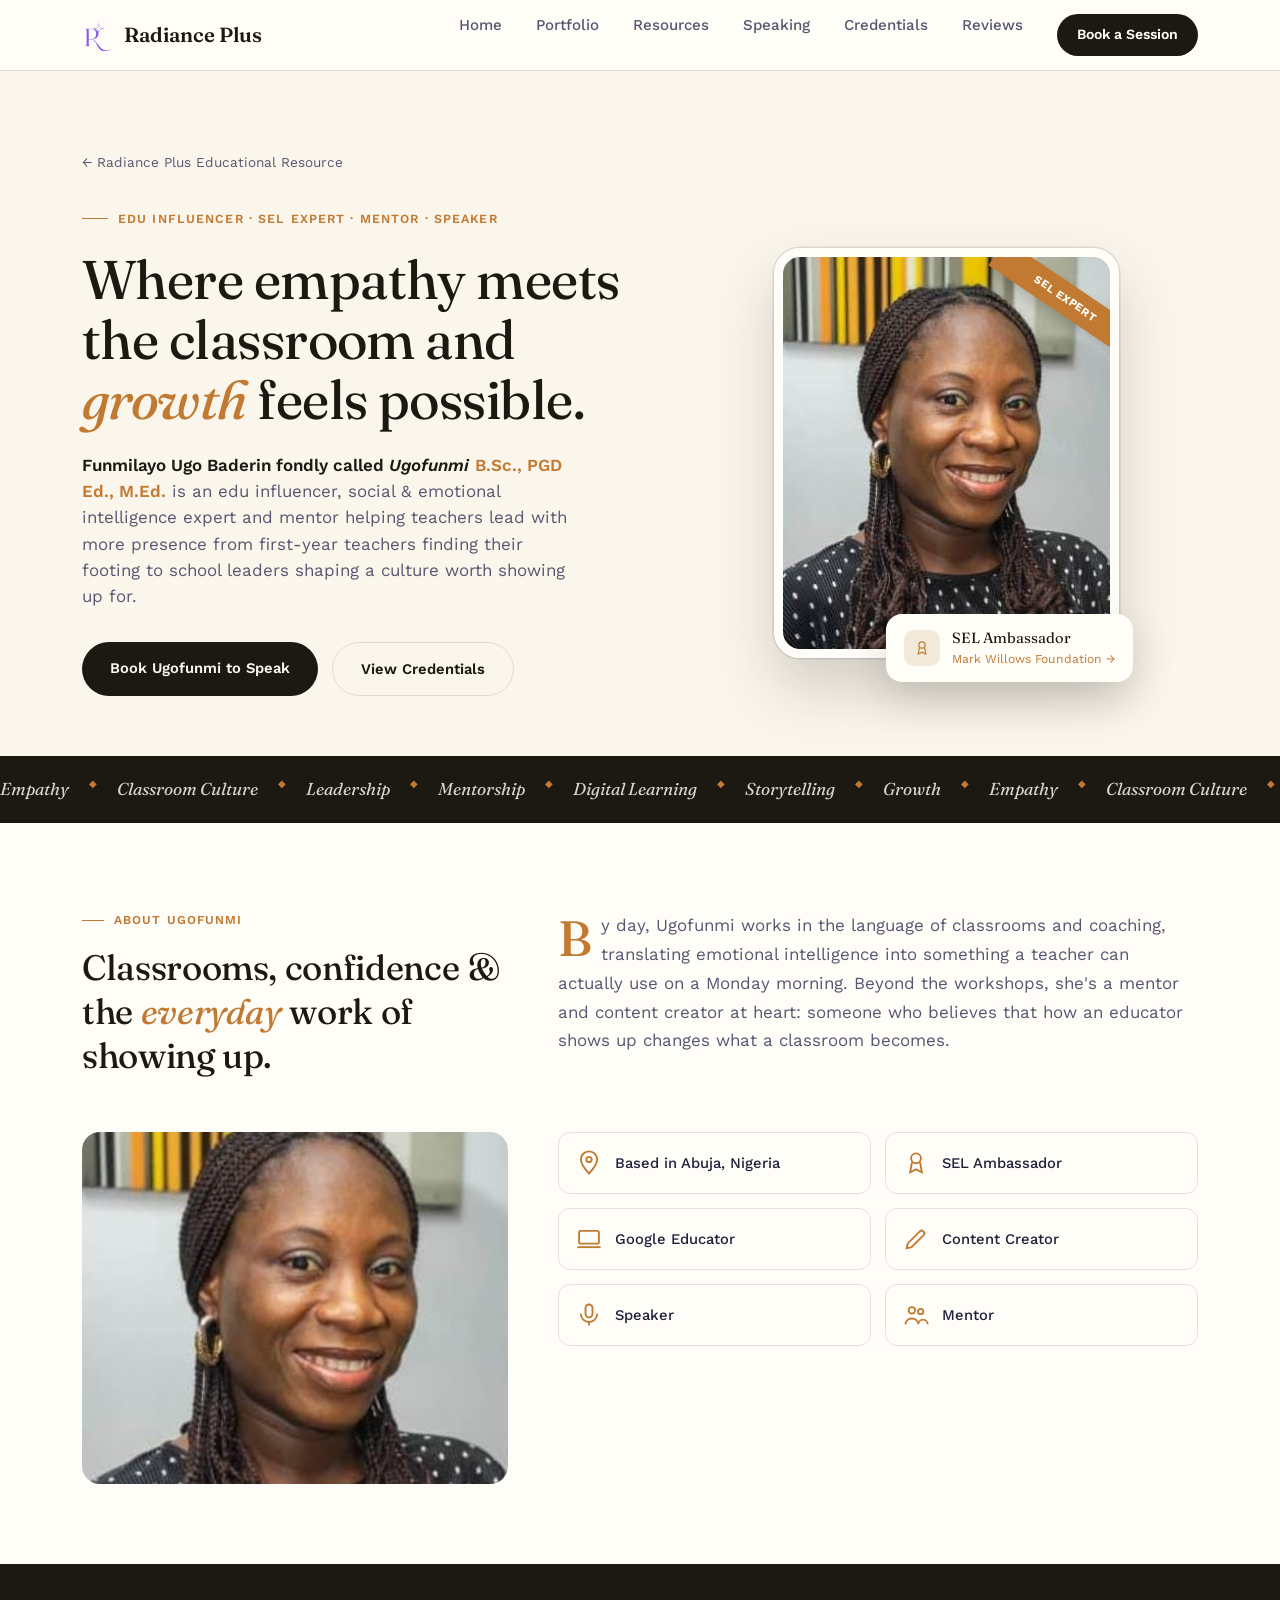
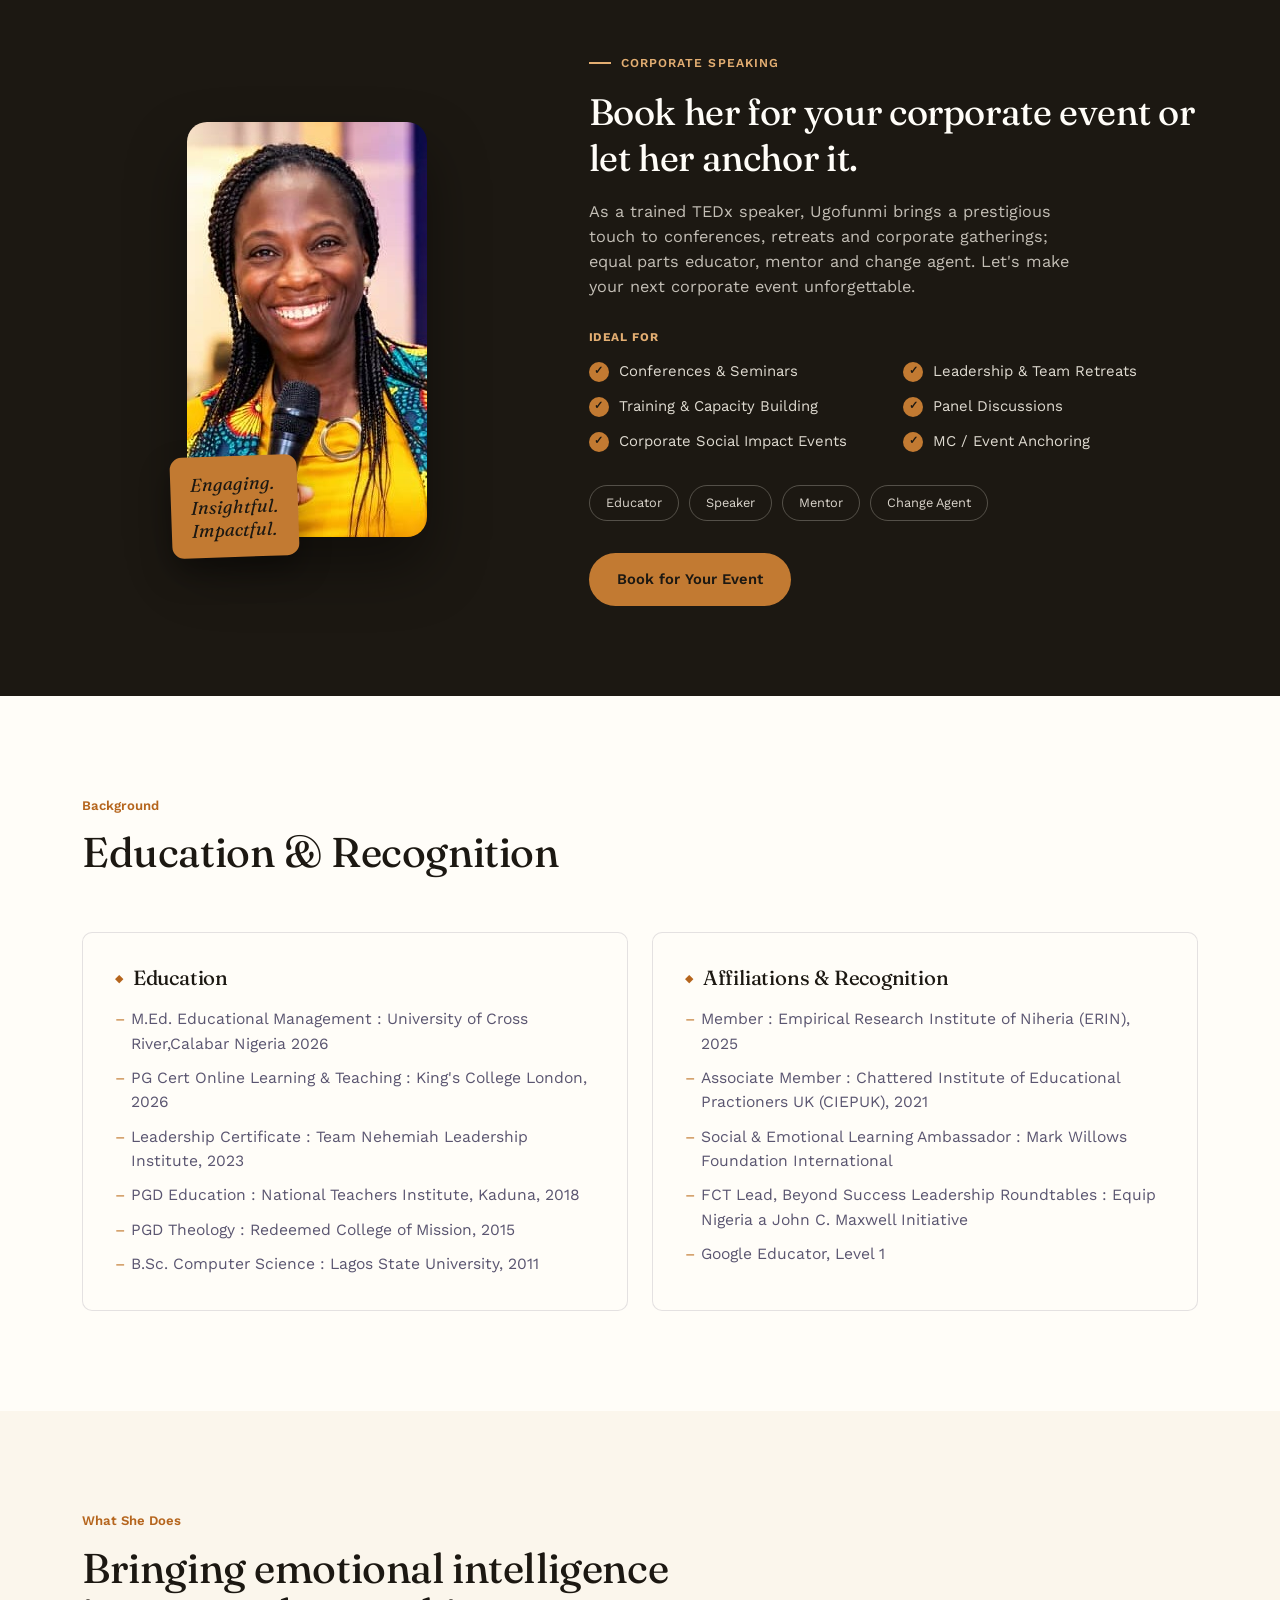
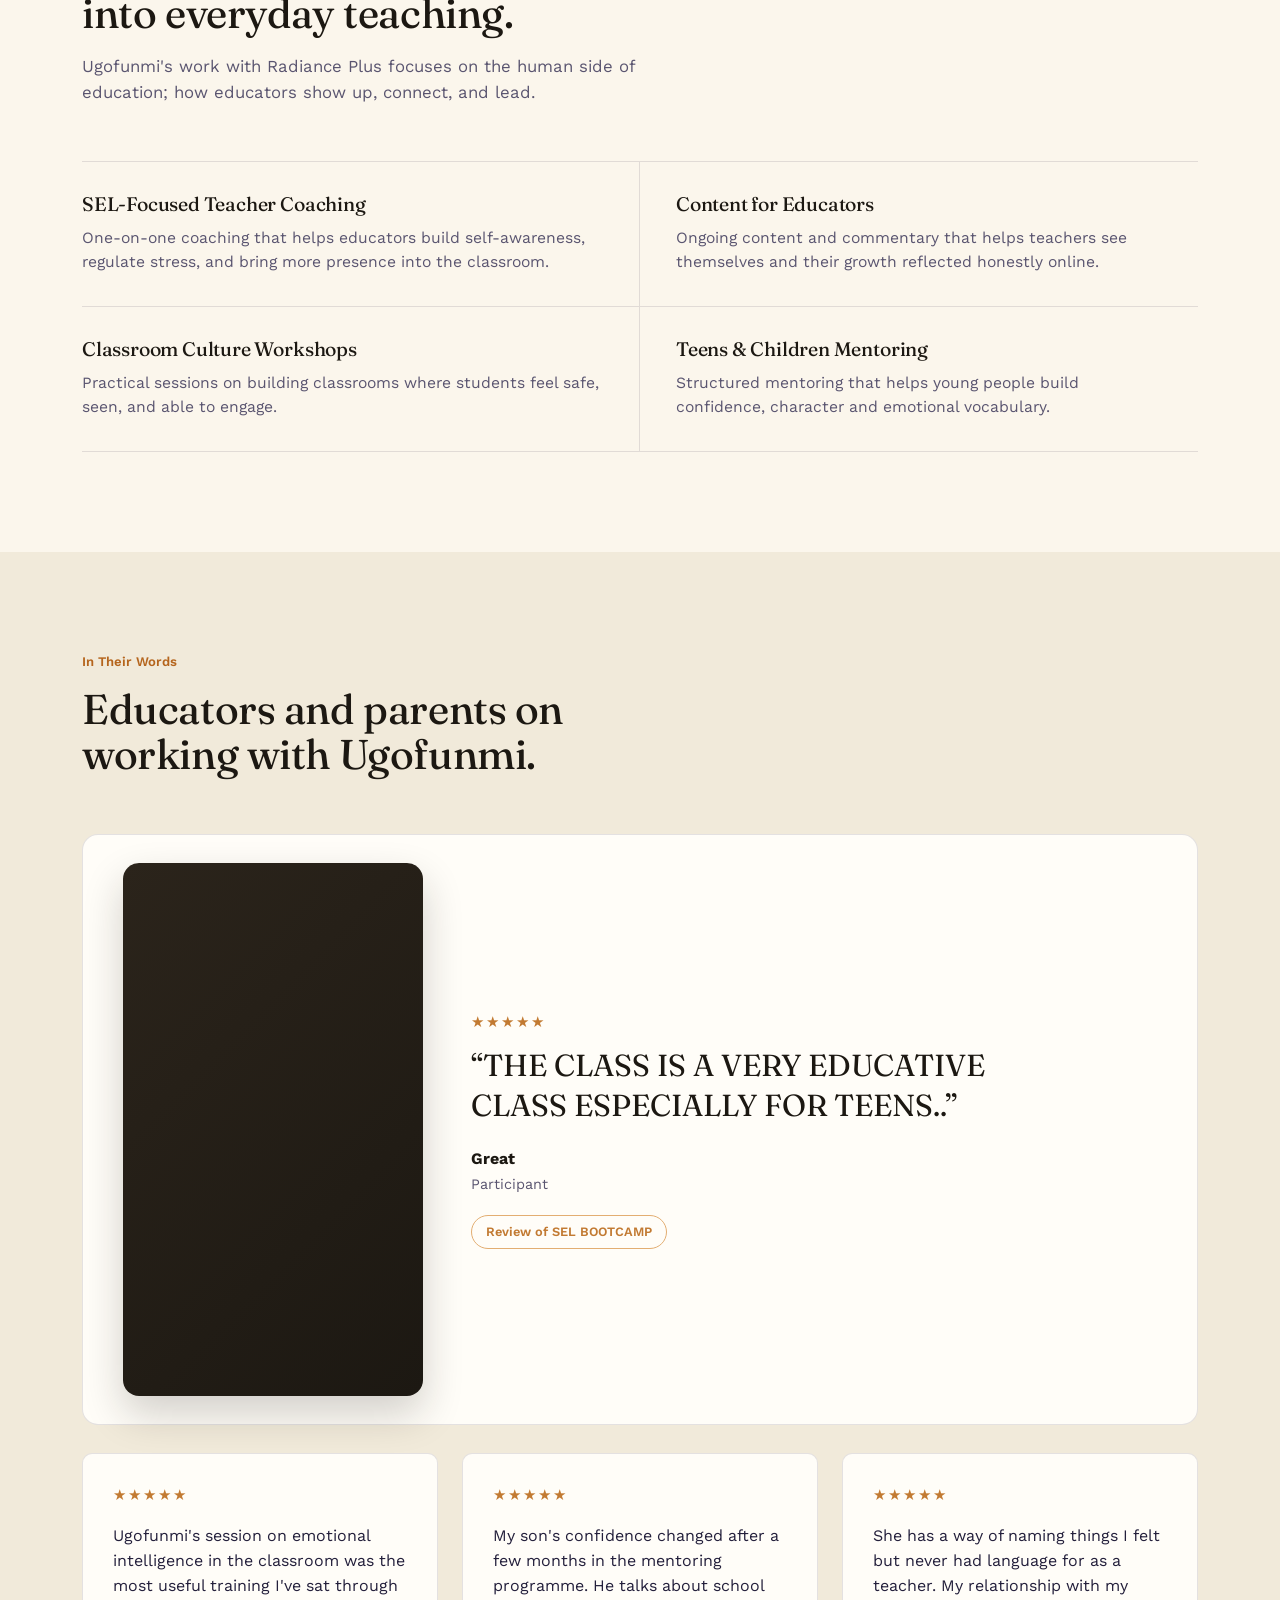
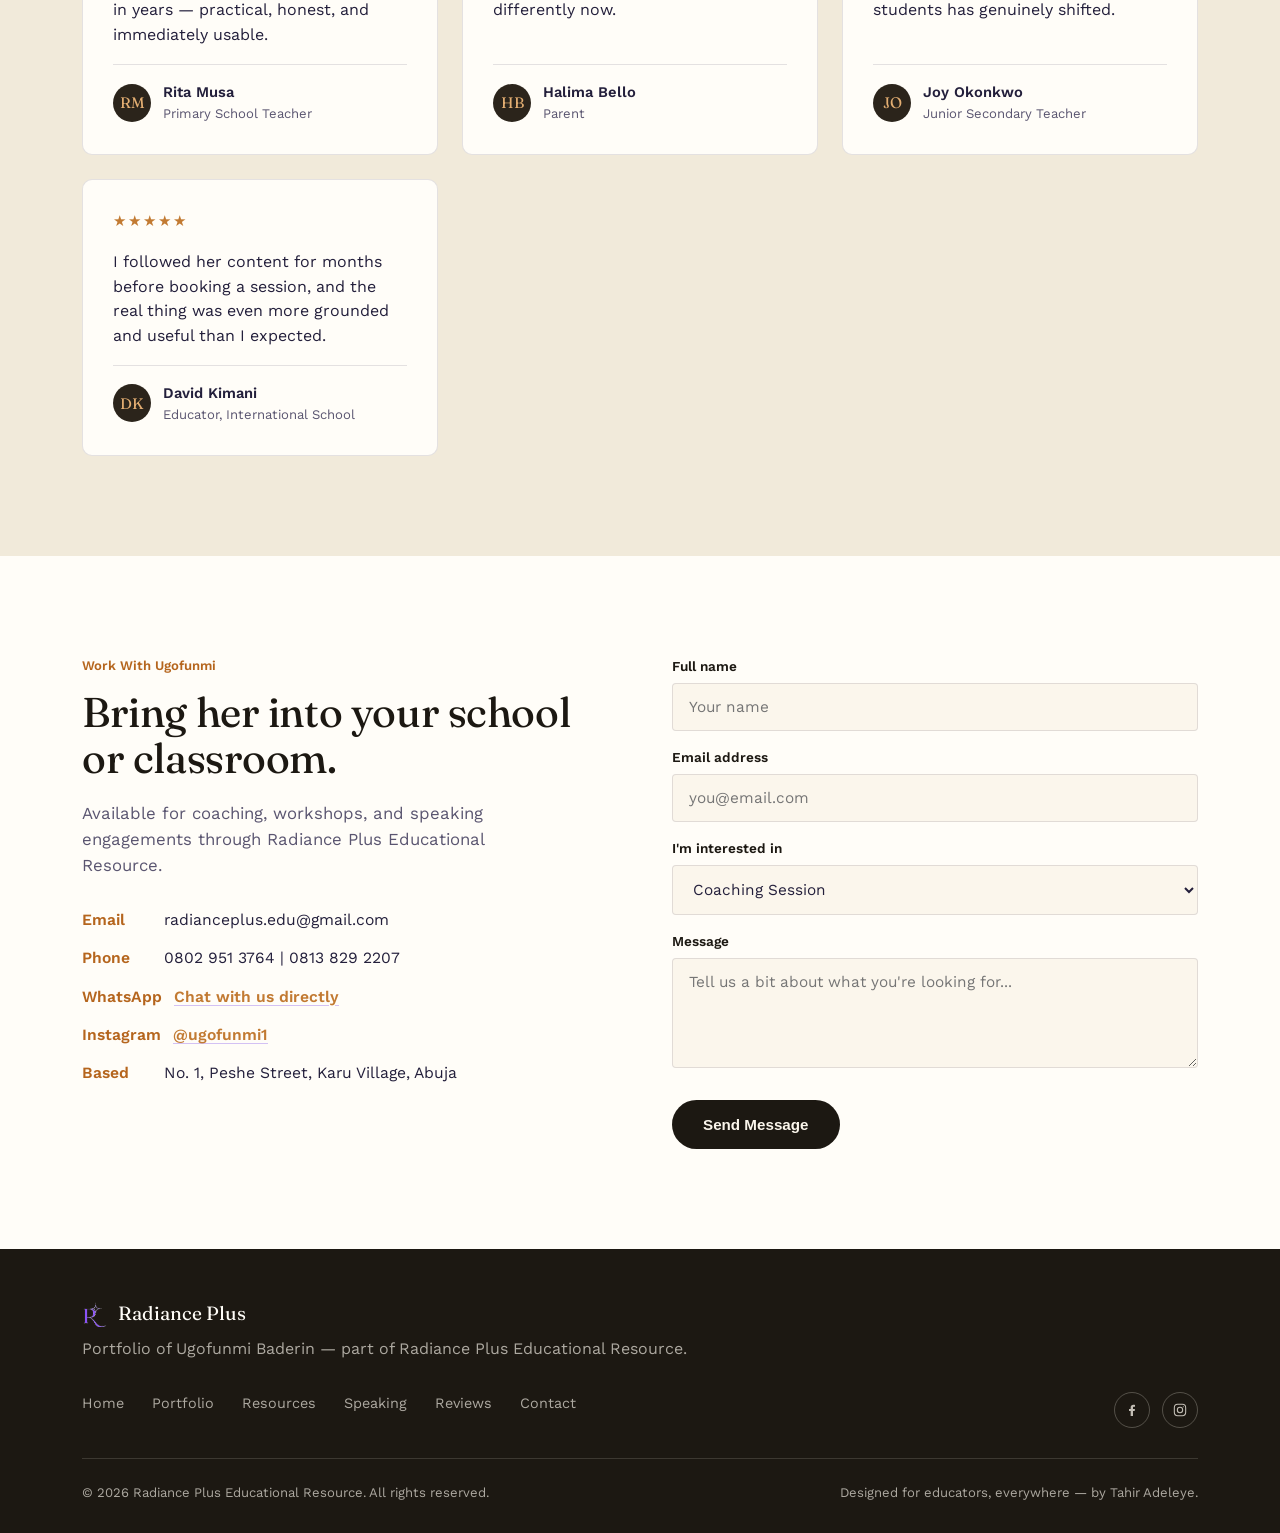
==== commit 7354f9fa: "resources incorporation" ====
--- a/UgofunmiBaderin.html
+++ b/UgofunmiBaderin.html
@@ -748,6 +748,7 @@
       <nav class="links">
         <a href="index.html">Home</a>
         <a href="#about">Portfolio</a>
+        <a href="resources.html">Resources</a>
         <a href="#speaking">Speaking</a>
         <a href="#credentials">Credentials</a>
         <a href="#reviews">Reviews</a>
@@ -763,6 +764,7 @@
     <button class="close-menu" id="closeMenu" aria-label="Close menu">&times;</button>
     <a href="index.html">Home</a>
     <a href="#about">Portfolio</a>
+    <a href="resources.html">Resources</a>
     <a href="#speaking">Speaking</a>
     <a href="#credentials">Credentials</a>
     <a href="#reviews">Reviews</a>
@@ -1132,6 +1134,7 @@
         <div class="footer-links">
           <a href="index.html">Home</a>
           <a href="#about">Portfolio</a>
+          <a href="resources.html">Resources</a>
           <a href="#speaking">Speaking</a>
           <a href="#reviews">Reviews</a>
           <a href="#contact">Contact</a>
